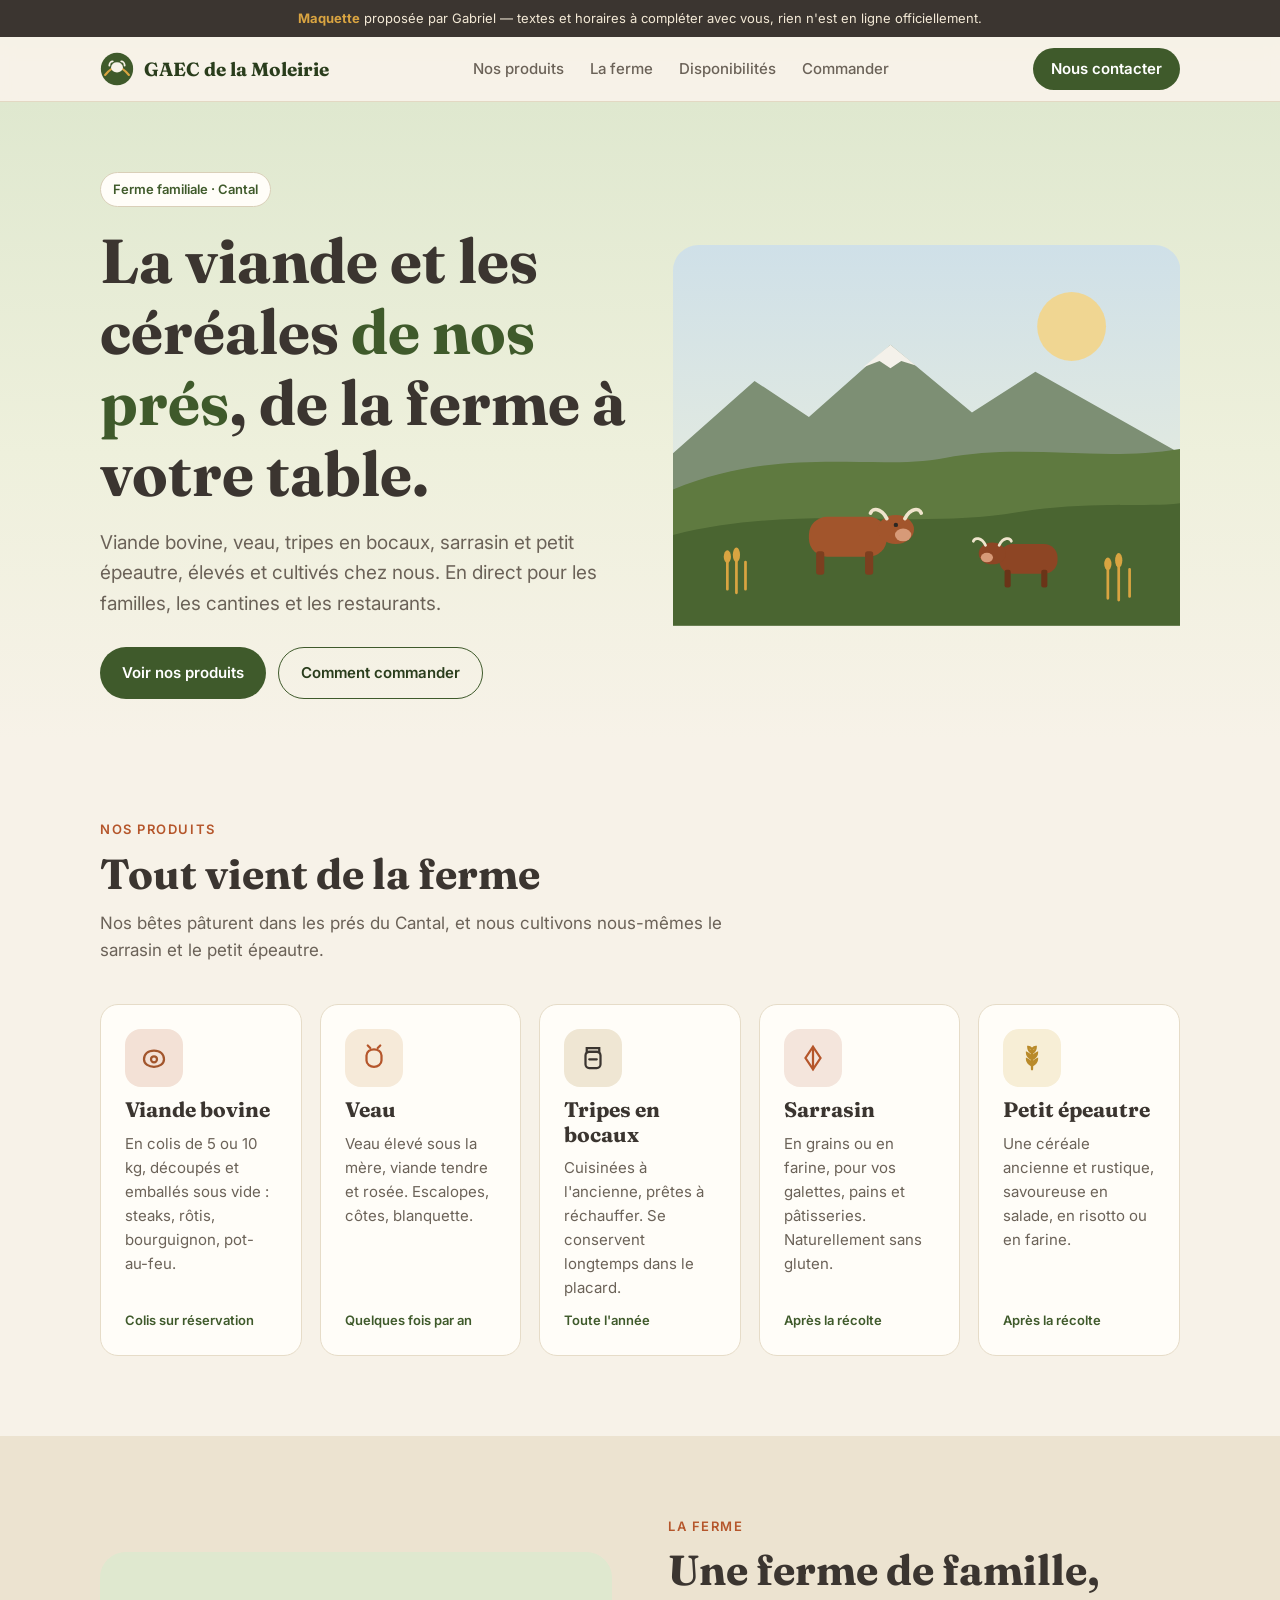
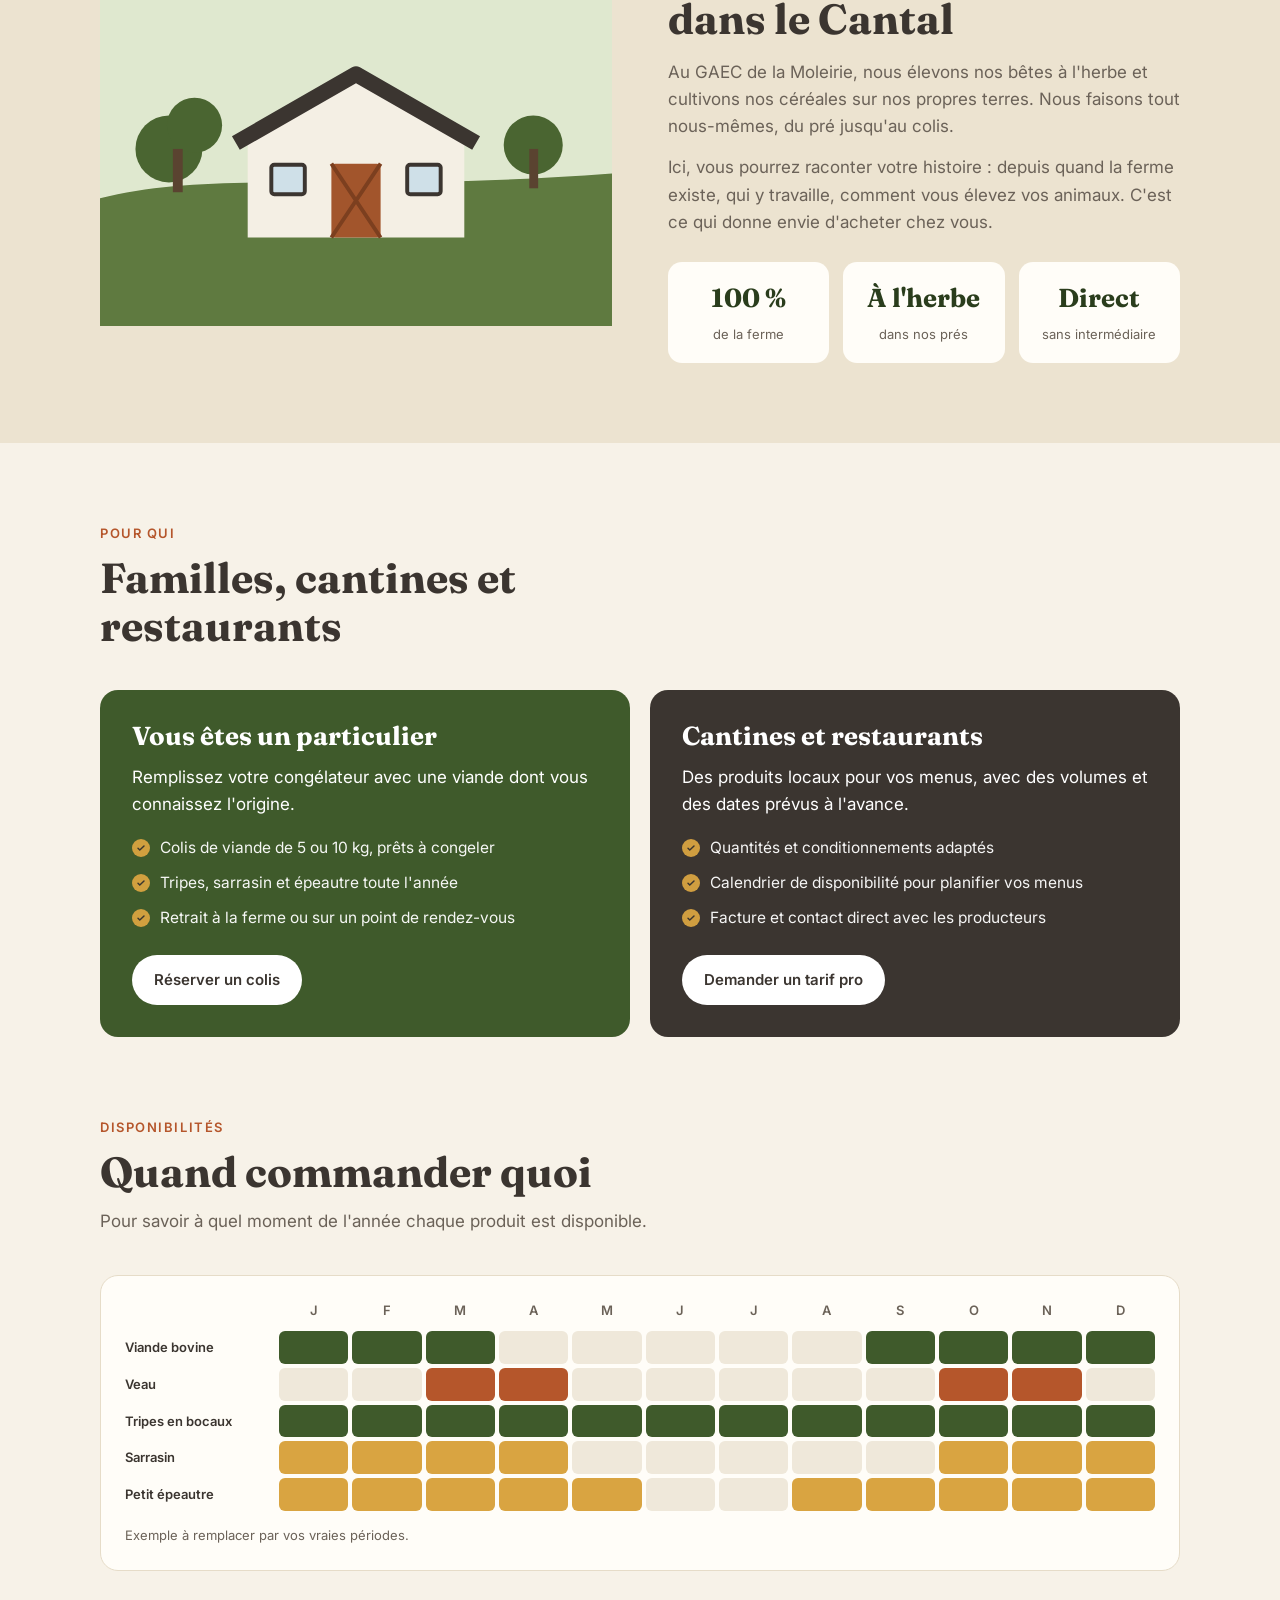
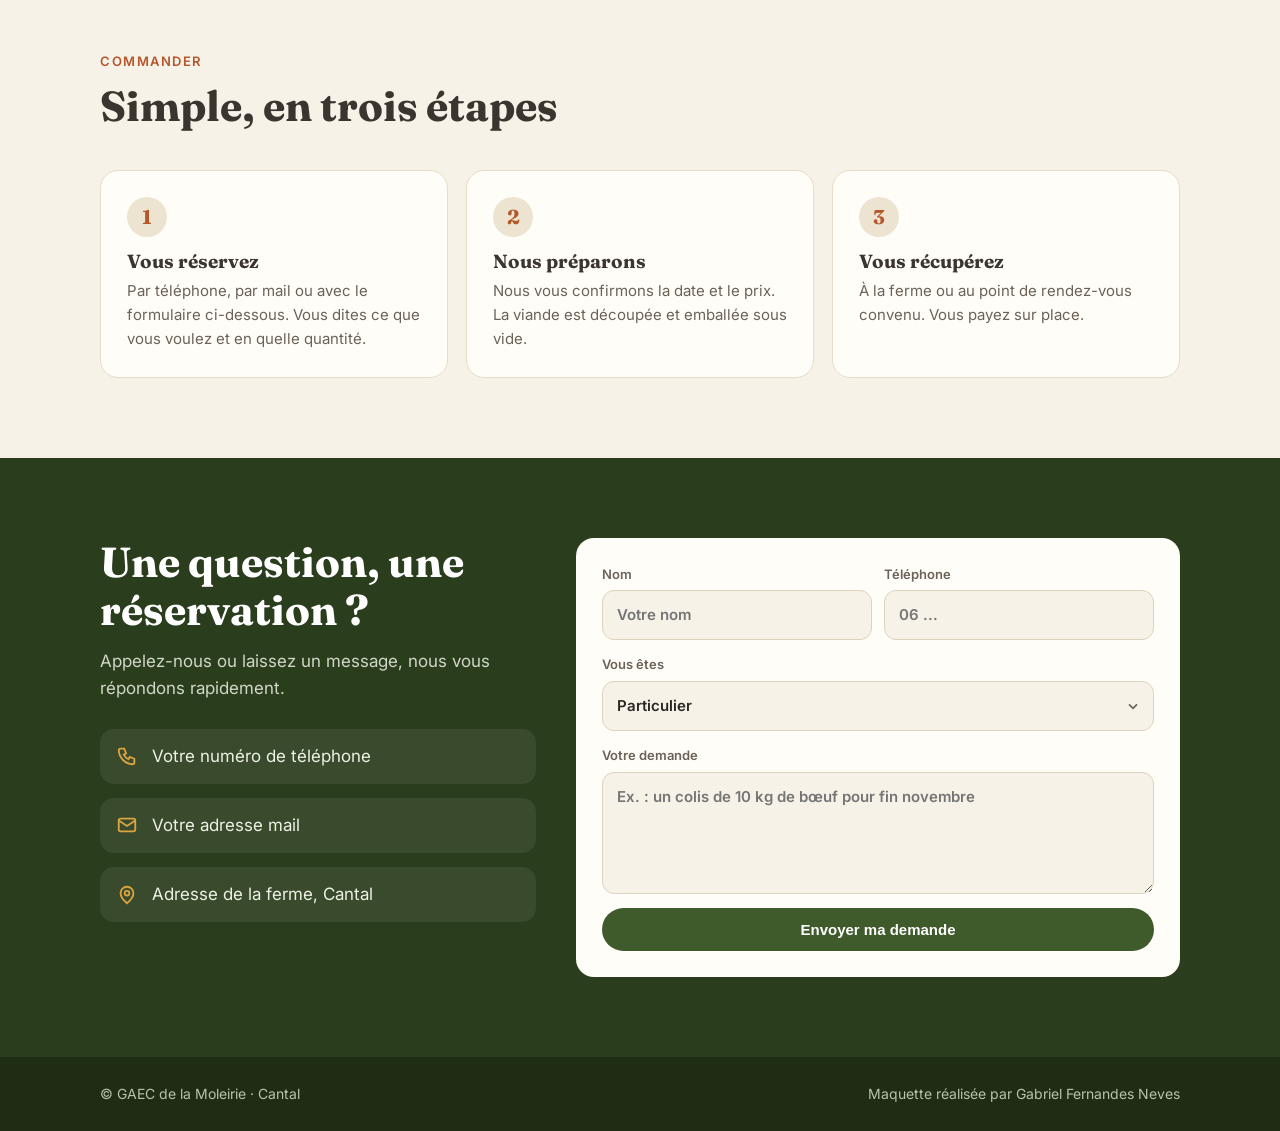
==== gaec-moleirie/index.html @ 96559339 "Maquette GAEC de la Moleirie Co-Authored-By: Claude Opus 5.5 <noreply@anthropic.com> Claude-Session:" ====
<!DOCTYPE html>
<html lang="fr">
<head>
<meta charset="UTF-8">
<meta name="viewport" content="width=device-width, initial-scale=1.0">
<title>GAEC de la Moleirie — Viande et céréales du Cantal</title>
<meta name="description" content="GAEC de la Moleirie, ferme du Cantal : viande bovine, veau, tripes en bocaux, sarrasin et petit épeautre. Vente aux particuliers, cantines et restaurants.">
<meta name="robots" content="noindex">
<link rel="preconnect" href="https://fonts.googleapis.com">
<link rel="preconnect" href="https://fonts.gstatic.com" crossorigin>
<link href="https://fonts.googleapis.com/css2?family=Fraunces:opsz,wght@9..144,500;9..144,700&family=Inter:wght@400;500;600&display=swap" rel="stylesheet">
<style>
  :root{
    --herbe:#3f5a2b; --herbe-fonce:#2a3d1c; --pierre:#3b3530; --creme:#f7f2e8; --sable:#ece3d0;
    --sarrasin:#b5562b; --or:#d9a441; --texte:#2b2723; --doux:#6b6258; --blanc:#fffdf8;
    --rayon:18px;
  }
  *{box-sizing:border-box;margin:0;padding:0}
  html{scroll-behavior:smooth}
  body{font-family:Inter,system-ui,sans-serif;color:var(--texte);background:var(--creme);line-height:1.6;font-size:17px}
  h1,h2,h3{font-family:Fraunces,Georgia,serif;line-height:1.15;color:var(--pierre)}
  a{color:inherit}
  .wrap{max-width:1120px;margin:0 auto;padding:0 20px}

  .bandeau{background:var(--pierre);color:#f3e9d6;font-size:13px;text-align:center;padding:8px 16px}
  .bandeau b{color:var(--or)}

  header.nav{position:sticky;top:0;z-index:20;background:rgba(247,242,232,.92);backdrop-filter:blur(10px);border-bottom:1px solid #e3d8c3}
  .nav .wrap{display:flex;align-items:center;justify-content:space-between;height:64px}
  .logo{display:flex;align-items:center;gap:10px;font-family:Fraunces,serif;font-weight:700;font-size:19px;text-decoration:none;color:var(--herbe-fonce)}
  .logo svg{width:34px;height:34px}
  .nav ul{display:flex;gap:26px;list-style:none;font-size:15px;font-weight:500}
  .nav ul a{text-decoration:none;color:var(--doux)}
  .nav ul a:hover{color:var(--herbe)}
  .btn{display:inline-flex;align-items:center;gap:8px;background:var(--herbe);color:#fff;text-decoration:none;font-weight:600;padding:13px 22px;border-radius:999px;font-size:15px;transition:background .2s,transform .2s}
  .btn:hover{background:var(--herbe-fonce);transform:translateY(-1px)}
  .btn.clair{background:transparent;color:var(--herbe-fonce);border:1.5px solid var(--herbe)}
  .btn.clair:hover{background:var(--herbe);color:#fff}
  .nav .btn{padding:9px 18px}

  .hero{position:relative;overflow:hidden;background:linear-gradient(180deg,#dfe8cf 0%,#eef0dc 55%,var(--creme) 100%)}
  .hero .wrap{display:grid;grid-template-columns:1.05fr 1fr;gap:40px;align-items:center;padding-top:70px;padding-bottom:40px}
  .tag{display:inline-block;background:var(--blanc);border:1px solid #d9cfb8;color:var(--herbe);font-weight:600;font-size:13px;padding:6px 12px;border-radius:999px;margin-bottom:18px}
  .hero h1{font-size:clamp(38px,5.4vw,62px);margin-bottom:18px}
  .hero h1 em{font-style:normal;color:var(--herbe)}
  .hero p.lead{font-size:19px;color:var(--doux);max-width:520px;margin-bottom:28px}
  .hero .actions{display:flex;gap:12px;flex-wrap:wrap}
  .hero-art{width:100%;height:auto;display:block}

  section{padding:80px 0}
  .titre-sec{max-width:640px;margin-bottom:40px}
  .titre-sec .sur{font-size:13px;font-weight:600;letter-spacing:.12em;text-transform:uppercase;color:var(--sarrasin);margin-bottom:10px}
  .titre-sec h2{font-size:clamp(30px,3.6vw,42px);margin-bottom:12px}
  .titre-sec p{color:var(--doux)}

  .produits{display:grid;grid-template-columns:repeat(auto-fit,minmax(200px,1fr));gap:18px}
  .carte{background:var(--blanc);border:1px solid #e6dcc8;border-radius:var(--rayon);padding:24px;display:flex;flex-direction:column;gap:10px;transition:transform .2s,box-shadow .2s}
  .carte:hover{transform:translateY(-3px);box-shadow:0 14px 30px -18px rgba(59,53,48,.45)}
  .carte .ico{width:58px;height:58px;border-radius:16px;display:grid;place-items:center}
  .carte h3{font-size:21px}
  .carte p{font-size:15px;color:var(--doux)}
  .carte .meta{margin-top:auto;font-size:13px;font-weight:600;color:var(--herbe)}

  .ferme{background:var(--sable)}
  .ferme .wrap{display:grid;grid-template-columns:1fr 1fr;gap:56px;align-items:center}
  .ferme p{color:var(--doux);margin-bottom:14px}
  .chiffres{display:grid;grid-template-columns:repeat(3,1fr);gap:14px;margin-top:26px}
  .chiffres div{background:var(--blanc);border-radius:14px;padding:16px;text-align:center}
  .chiffres b{display:block;font-family:Fraunces,serif;font-size:26px;color:var(--herbe-fonce)}
  .chiffres span{font-size:13px;color:var(--doux)}

  .clients{display:grid;grid-template-columns:1fr 1fr;gap:20px}
  .client{border-radius:var(--rayon);padding:32px;color:#fff;position:relative;overflow:hidden}
  .client.part{background:var(--herbe)}
  .client.pro{background:var(--pierre)}
  .client h3{color:#fff;font-size:26px;margin-bottom:12px}
  .client ul{list-style:none;display:grid;gap:10px;margin:18px 0 24px}
  .client li{display:flex;gap:10px;align-items:flex-start;font-size:15.5px;opacity:.95}
  .client li::before{content:"";flex:none;width:18px;height:18px;margin-top:3px;border-radius:50%;background:var(--or) url("data:image/svg+xml,%3Csvg xmlns='http://www.w3.org/2000/svg' viewBox='0 0 20 20'%3E%3Cpath d='M5 10.5l3 3 7-7' stroke='%233b3530' stroke-width='2.4' fill='none' stroke-linecap='round'/%3E%3C/svg%3E") center/12px no-repeat}
  .client .btn{background:#fff;color:var(--pierre)}
  .client .btn:hover{background:var(--or)}

  .calendrier{background:var(--blanc);border:1px solid #e6dcc8;border-radius:var(--rayon);padding:24px;overflow-x:auto}
  .cal{display:grid;grid-template-columns:150px repeat(12,minmax(38px,1fr));gap:4px;min-width:640px;font-size:13px}
  .cal .m{text-align:center;font-weight:600;color:var(--doux);padding-bottom:6px}
  .cal .p{font-weight:600;padding:6px 0;color:var(--pierre)}
  .cal .c{border-radius:6px;background:#efe8da}
  .cal .c.on{background:var(--herbe)}
  .cal .c.on.s{background:var(--sarrasin)}
  .cal .c.on.o{background:var(--or)}
  .note{font-size:13px;color:var(--doux);margin-top:14px}

  .etapes{display:grid;grid-template-columns:repeat(3,1fr);gap:18px;counter-reset:e}
  .etape{background:var(--blanc);border-radius:var(--rayon);padding:26px;border:1px solid #e6dcc8;position:relative}
  .etape::before{counter-increment:e;content:counter(e);display:grid;place-items:center;width:40px;height:40px;border-radius:50%;background:var(--sable);color:var(--sarrasin);font-family:Fraunces,serif;font-weight:700;font-size:20px;margin-bottom:14px}
  .etape h3{font-size:19px;margin-bottom:6px}
  .etape p{font-size:15px;color:var(--doux)}

  .contact{background:var(--herbe-fonce);color:#eef2e4}
  .contact .wrap{display:grid;grid-template-columns:1fr 1fr;gap:40px;align-items:start}
  .contact h2{color:#fff;font-size:clamp(30px,3.6vw,42px);margin-bottom:14px}
  .contact p{opacity:.85}
  .infos{display:grid;gap:14px;margin-top:26px}
  .info{display:flex;gap:14px;align-items:center;background:rgba(255,255,255,.07);border-radius:14px;padding:14px 16px}
  .info svg{flex:none;width:22px;height:22px;stroke:var(--or)}
  form{background:var(--blanc);color:var(--texte);border-radius:var(--rayon);padding:26px;display:grid;gap:14px}
  label{font-size:13px;font-weight:600;color:var(--doux);display:grid;gap:6px}
  input,select,textarea{font:inherit;font-size:15px;padding:12px 14px;border:1.5px solid #ddd2bd;border-radius:12px;background:var(--creme);color:var(--texte);appearance:none}
  select{background-image:url("data:image/svg+xml,%3Csvg xmlns='http://www.w3.org/2000/svg' viewBox='0 0 20 20'%3E%3Cpath d='M5 8l5 5 5-5' stroke='%236b6258' stroke-width='2' fill='none'/%3E%3C/svg%3E");background-repeat:no-repeat;background-position:right 12px center;background-size:16px}
  input:focus,select:focus,textarea:focus{outline:none;border-color:var(--herbe)}
  .row2{display:grid;grid-template-columns:1fr 1fr;gap:12px}
  form .btn{justify-content:center;border:none;cursor:pointer}

  footer{background:#1f2d15;color:#b9c3a8;font-size:14px;padding:26px 0}
  footer .wrap{display:flex;justify-content:space-between;gap:16px;flex-wrap:wrap}

  @media (max-width:860px){
    .nav ul{display:none}
    .hero .wrap,.ferme .wrap,.contact .wrap,.clients{grid-template-columns:1fr}
    .hero .wrap{padding-top:40px;gap:20px}
    .etapes{grid-template-columns:1fr}
    section{padding:60px 0}
  }
  @media (max-width:420px){
    body{font-size:16px}
    .wrap{padding:0 16px}
    .hero p.lead{font-size:17px}
    .hero .actions .btn{flex:1;justify-content:center}
    .chiffres{grid-template-columns:1fr 1fr 1fr;gap:8px}
    .chiffres b{font-size:21px}
    .row2{grid-template-columns:1fr}
    .client{padding:24px}
  }
</style>
</head>
<body>

<div class="bandeau"><b>Maquette</b> proposée par Gabriel — textes et horaires à compléter avec vous, rien n'est en ligne officiellement.</div>

<header class="nav">
  <div class="wrap">
    <a class="logo" href="#">
      <svg viewBox="0 0 40 40" aria-hidden="true"><circle cx="20" cy="20" r="19" fill="#3f5a2b"/><path d="M6 27c5-6 9-9 14-9s9 3 14 9" stroke="#d9a441" stroke-width="2.5" fill="none" stroke-linecap="round"/><path d="M11 16c0-3 2-5 4-5M29 16c0-3-2-5-4-5" stroke="#f7f2e8" stroke-width="2.2" fill="none" stroke-linecap="round"/><ellipse cx="20" cy="18" rx="7" ry="6" fill="#f7f2e8"/></svg>
      GAEC de la Moleirie
    </a>
    <ul>
      <li><a href="#produits">Nos produits</a></li>
      <li><a href="#ferme">La ferme</a></li>
      <li><a href="#saisons">Disponibilités</a></li>
      <li><a href="#commander">Commander</a></li>
    </ul>
    <a class="btn" href="#contact">Nous contacter</a>
  </div>
</header>

<section class="hero" style="padding:0">
  <div class="wrap">
    <div>
      <span class="tag">Ferme familiale · Cantal</span>
      <h1>La viande et les céréales <em>de nos prés</em>, de la ferme à votre table.</h1>
      <p class="lead">Viande bovine, veau, tripes en bocaux, sarrasin et petit épeautre, élevés et cultivés chez nous. En direct pour les familles, les cantines et les restaurants.</p>
      <div class="actions">
        <a class="btn" href="#produits">Voir nos produits</a>
        <a class="btn clair" href="#commander">Comment commander</a>
      </div>
    </div>
    <svg class="hero-art" viewBox="0 0 560 420" role="img" aria-label="Paysage du Cantal avec des vaches dans les prés">
      <defs>
        <linearGradient id="ciel" x1="0" y1="0" x2="0" y2="1"><stop offset="0" stop-color="#cfe0e8"/><stop offset="1" stop-color="#eef0dc"/></linearGradient>
      </defs>
      <rect width="560" height="420" rx="28" fill="url(#ciel)"/>
      <circle cx="440" cy="90" r="38" fill="#f3d58a" opacity=".9"/>
      <path d="M0 230 L90 150 L150 190 L240 110 L330 185 L400 140 L560 230 V420 H0Z" fill="#7d8f74"/>
      <path d="M210 135 L240 110 L268 133 L252 128 L240 136 L228 128Z" fill="#f4f1ea"/>
      <path d="M0 270 C120 220 220 250 300 235 C390 218 470 240 560 225 V420 H0Z" fill="#5f7a40"/>
      <path d="M0 320 C140 285 260 315 380 295 C460 282 520 290 560 285 V420 H0Z" fill="#4a6531"/>
      <g transform="translate(150 300)">
        <rect x="0" y="0" width="86" height="44" rx="20" fill="#a2552c"/>
        <rect x="8" y="38" width="9" height="26" rx="3" fill="#7c3f1f"/><rect x="62" y="38" width="9" height="26" rx="3" fill="#7c3f1f"/>
        <ellipse cx="96" cy="14" rx="20" ry="16" fill="#a2552c"/>
        <path d="M86 2 C80 -10 70 -10 68 -4 M106 2 C112 -10 122 -10 124 -4" stroke="#efe4cc" stroke-width="4" fill="none" stroke-linecap="round"/>
        <ellipse cx="104" cy="20" rx="9" ry="7" fill="#d79a78"/>
        <circle cx="96" cy="9" r="2.4" fill="#2b2723"/>
      </g>
      <g transform="translate(360 330) scale(.75)">
        <rect x="0" y="0" width="86" height="44" rx="20" fill="#8d4524"/>
        <rect x="8" y="38" width="9" height="26" rx="3" fill="#6a3418"/><rect x="62" y="38" width="9" height="26" rx="3" fill="#6a3418"/>
        <ellipse cx="-10" cy="14" rx="20" ry="16" fill="#8d4524"/>
        <path d="M-20 2 C-26 -10 -36 -10 -38 -4 M0 2 C6 -10 16 -10 18 -4" stroke="#efe4cc" stroke-width="4" fill="none" stroke-linecap="round"/>
        <ellipse cx="-18" cy="20" rx="9" ry="7" fill="#d79a78"/>
      </g>
      <g stroke="#d9a441" stroke-width="3" stroke-linecap="round">
        <path d="M60 380 v-34 M70 384 v-40 M80 380 v-30 M480 390 v-36 M492 392 v-42 M504 388 v-30"/>
      </g>
      <g fill="#d9a441"><ellipse cx="70" cy="342" rx="4" ry="8"/><ellipse cx="60" cy="344" rx="4" ry="7"/><ellipse cx="492" cy="348" rx="4" ry="8"/><ellipse cx="480" cy="352" rx="4" ry="7"/></g>
    </svg>
  </div>
</section>

<section id="produits">
  <div class="wrap">
    <div class="titre-sec">
      <div class="sur">Nos produits</div>
      <h2>Tout vient de la ferme</h2>
      <p>Nos bêtes pâturent dans les prés du Cantal, et nous cultivons nous-mêmes le sarrasin et le petit épeautre.</p>
    </div>
    <div class="produits">
      <article class="carte">
        <div class="ico" style="background:#f3e1d6"><svg width="30" height="30" viewBox="0 0 24 24" fill="none" stroke="#a2552c" stroke-width="1.8" stroke-linecap="round"><path d="M4 13c0-4 3-7 8-7s8 3 8 7-4 6-8 6-8-2-8-6z"/><circle cx="12" cy="13" r="2.4"/></svg></div>
        <h3>Viande bovine</h3>
        <p>En colis de 5 ou 10 kg, découpés et emballés sous vide : steaks, rôtis, bourguignon, pot-au-feu.</p>
        <span class="meta">Colis sur réservation</span>
      </article>
      <article class="carte">
        <div class="ico" style="background:#f6ead9"><svg width="30" height="30" viewBox="0 0 24 24" fill="none" stroke="#b5562b" stroke-width="1.8" stroke-linecap="round"><path d="M6 10c0-3 3-5 6-5s6 2 6 5v4c0 3-3 5-6 5s-6-2-6-5z"/><path d="M9 4 7 2M15 4l2-2"/></svg></div>
        <h3>Veau</h3>
        <p>Veau élevé sous la mère, viande tendre et rosée. Escalopes, côtes, blanquette.</p>
        <span class="meta">Quelques fois par an</span>
      </article>
      <article class="carte">
        <div class="ico" style="background:#efe6d3"><svg width="30" height="30" viewBox="0 0 24 24" fill="none" stroke="#3b3530" stroke-width="1.8" stroke-linecap="round"><rect x="6" y="7" width="12" height="13" rx="3"/><path d="M7 4h10v3H7z"/><path d="M9 13h6"/></svg></div>
        <h3>Tripes en bocaux</h3>
        <p>Cuisinées à l'ancienne, prêtes à réchauffer. Se conservent longtemps dans le placard.</p>
        <span class="meta">Toute l'année</span>
      </article>
      <article class="carte">
        <div class="ico" style="background:#f4e5dc"><svg width="30" height="30" viewBox="0 0 24 24" fill="none" stroke="#b5562b" stroke-width="1.8" stroke-linecap="round"><path d="M12 3l6 9-6 9-6-9z"/><path d="M12 3v18"/></svg></div>
        <h3>Sarrasin</h3>
        <p>En grains ou en farine, pour vos galettes, pains et pâtisseries. Naturellement sans gluten.</p>
        <span class="meta">Après la récolte</span>
      </article>
      <article class="carte">
        <div class="ico" style="background:#f7eed6"><svg width="30" height="30" viewBox="0 0 24 24" fill="none" stroke="#b98a2a" stroke-width="1.8" stroke-linecap="round"><path d="M12 21V8"/><path d="M12 8c-2-1-3-3-3-5 2 0 3 2 3 5zM12 8c2-1 3-3 3-5-2 0-3 2-3 5zM12 13c-2-1-4-2-4-5 2 1 4 2 4 5zM12 13c2-1 4-2 4-5-2 1-4 2-4 5zM12 18c-2-1-4-2-4-5 2 1 4 2 4 5zM12 18c2-1 4-2 4-5-2 1-4 2-4 5z"/></svg></div>
        <h3>Petit épeautre</h3>
        <p>Une céréale ancienne et rustique, savoureuse en salade, en risotto ou en farine.</p>
        <span class="meta">Après la récolte</span>
      </article>
    </div>
  </div>
</section>

<section class="ferme" id="ferme">
  <div class="wrap">
    <svg viewBox="0 0 520 380" role="img" aria-label="Illustration de la ferme" style="width:100%;height:auto">
      <rect width="520" height="380" rx="26" fill="#dfe8cf"/>
      <path d="M0 250 C120 220 260 245 520 225 V380 H0Z" fill="#5f7a40"/>
      <g transform="translate(150 120)">
        <path d="M0 70 L110 10 L220 70 V170 H0Z" fill="#f4efe4"/>
        <path d="M-12 74 L110 4 L232 74" stroke="#3b3530" stroke-width="16" fill="none" stroke-linejoin="round"/>
        <rect x="85" y="95" width="50" height="75" rx="4" fill="#a2552c"/>
        <path d="M85 95 L135 170 M135 95 L85 170" stroke="#7c3f1f" stroke-width="4"/>
        <rect x="24" y="96" width="34" height="30" rx="3" fill="#cfe0e8" stroke="#3b3530" stroke-width="4"/>
        <rect x="162" y="96" width="34" height="30" rx="3" fill="#cfe0e8" stroke="#3b3530" stroke-width="4"/>
      </g>
      <g fill="#4a6531"><circle cx="70" cy="200" r="34"/><circle cx="96" cy="176" r="28"/><rect x="74" y="200" width="10" height="44" fill="#5a4330"/></g>
      <g fill="#4a6531"><circle cx="440" cy="196" r="30"/><rect x="436" y="200" width="9" height="40" fill="#5a4330"/></g>
    </svg>
    <div>
      <div class="titre-sec" style="margin-bottom:16px">
        <div class="sur">La ferme</div>
        <h2>Une ferme de famille, dans le Cantal</h2>
      </div>
      <p>Au GAEC de la Moleirie, nous élevons nos bêtes à l'herbe et cultivons nos céréales sur nos propres terres. Nous faisons tout nous-mêmes, du pré jusqu'au colis.</p>
      <p>Ici, vous pourrez raconter votre histoire : depuis quand la ferme existe, qui y travaille, comment vous élevez vos animaux. C'est ce qui donne envie d'acheter chez vous.</p>
      <div class="chiffres">
        <div><b>100 %</b><span>de la ferme</span></div>
        <div><b>À l'herbe</b><span>dans nos prés</span></div>
        <div><b>Direct</b><span>sans intermédiaire</span></div>
      </div>
    </div>
  </div>
</section>

<section>
  <div class="wrap">
    <div class="titre-sec">
      <div class="sur">Pour qui</div>
      <h2>Familles, cantines et restaurants</h2>
    </div>
    <div class="clients">
      <div class="client part">
        <h3>Vous êtes un particulier</h3>
        <p>Remplissez votre congélateur avec une viande dont vous connaissez l'origine.</p>
        <ul>
          <li>Colis de viande de 5 ou 10 kg, prêts à congeler</li>
          <li>Tripes, sarrasin et épeautre toute l'année</li>
          <li>Retrait à la ferme ou sur un point de rendez-vous</li>
        </ul>
        <a class="btn" href="#contact">Réserver un colis</a>
      </div>
      <div class="client pro">
        <h3>Cantines et restaurants</h3>
        <p>Des produits locaux pour vos menus, avec des volumes et des dates prévus à l'avance.</p>
        <ul>
          <li>Quantités et conditionnements adaptés</li>
          <li>Calendrier de disponibilité pour planifier vos menus</li>
          <li>Facture et contact direct avec les producteurs</li>
        </ul>
        <a class="btn" href="#contact">Demander un tarif pro</a>
      </div>
    </div>
  </div>
</section>

<section id="saisons" style="padding-top:0">
  <div class="wrap">
    <div class="titre-sec">
      <div class="sur">Disponibilités</div>
      <h2>Quand commander quoi</h2>
      <p>Pour savoir à quel moment de l'année chaque produit est disponible.</p>
    </div>
    <div class="calendrier">
      <div class="cal" id="cal"></div>
      <p class="note">Exemple à remplacer par vos vraies périodes.</p>
    </div>
  </div>
</section>

<section id="commander" style="padding-top:0">
  <div class="wrap">
    <div class="titre-sec">
      <div class="sur">Commander</div>
      <h2>Simple, en trois étapes</h2>
    </div>
    <div class="etapes">
      <div class="etape"><h3>Vous réservez</h3><p>Par téléphone, par mail ou avec le formulaire ci-dessous. Vous dites ce que vous voulez et en quelle quantité.</p></div>
      <div class="etape"><h3>Nous préparons</h3><p>Nous vous confirmons la date et le prix. La viande est découpée et emballée sous vide.</p></div>
      <div class="etape"><h3>Vous récupérez</h3><p>À la ferme ou au point de rendez-vous convenu. Vous payez sur place.</p></div>
    </div>
  </div>
</section>

<section class="contact" id="contact">
  <div class="wrap">
    <div>
      <h2>Une question, une réservation ?</h2>
      <p>Appelez-nous ou laissez un message, nous vous répondons rapidement.</p>
      <div class="infos">
        <div class="info"><svg viewBox="0 0 24 24" fill="none" stroke-width="2" stroke-linecap="round"><path d="M5 4h4l2 5-2.5 1.5a11 11 0 0 0 5 5L15 13l5 2v4a2 2 0 0 1-2 2A16 16 0 0 1 3 6a2 2 0 0 1 2-2"/></svg><span>Votre numéro de téléphone</span></div>
        <div class="info"><svg viewBox="0 0 24 24" fill="none" stroke-width="2" stroke-linecap="round"><rect x="3" y="5" width="18" height="14" rx="2"/><path d="m3 7 9 6 9-6"/></svg><span>Votre adresse mail</span></div>
        <div class="info"><svg viewBox="0 0 24 24" fill="none" stroke-width="2" stroke-linecap="round"><path d="M12 21s-7-6-7-11a7 7 0 0 1 14 0c0 5-7 11-7 11z"/><circle cx="12" cy="10" r="2.5"/></svg><span>Adresse de la ferme, Cantal</span></div>
      </div>
    </div>
    <form onsubmit="event.preventDefault();this.querySelector('button').textContent='Merci ! (maquette : rien n\'est envoyé)';">
      <div class="row2">
        <label>Nom<input type="text" placeholder="Votre nom"></label>
        <label>Téléphone<input type="tel" placeholder="06 ..."></label>
      </div>
      <label>Vous êtes
        <select><option>Particulier</option><option>Cantine</option><option>Restaurant</option><option>Autre</option></select>
      </label>
      <label>Votre demande<textarea rows="4" placeholder="Ex. : un colis de 10 kg de bœuf pour fin novembre"></textarea></label>
      <button class="btn" type="submit">Envoyer ma demande</button>
    </form>
  </div>
</section>

<footer>
  <div class="wrap">
    <span>© GAEC de la Moleirie · Cantal</span>
    <span>Maquette réalisée par Gabriel Fernandes Neves</span>
  </div>
</footer>

<script>
  const mois=["J","F","M","A","M","J","J","A","S","O","N","D"];
  const lignes=[
    ["Viande bovine",[1,1,1,0,0,0,0,0,1,1,1,1],""],
    ["Veau",[0,0,1,1,0,0,0,0,0,1,1,0],"s"],
    ["Tripes en bocaux",[1,1,1,1,1,1,1,1,1,1,1,1],""],
    ["Sarrasin",[1,1,1,1,0,0,0,0,0,1,1,1],"o"],
    ["Petit épeautre",[1,1,1,1,1,0,0,1,1,1,1,1],"o"]
  ];
  const cal=document.getElementById("cal");
  let h='<div></div>'+mois.map(m=>`<div class="m">${m}</div>`).join("");
  for(const [nom,dispo,cls] of lignes){
    h+=`<div class="p">${nom}</div>`+dispo.map(d=>`<div class="c ${d?"on "+cls:""}"></div>`).join("");
  }
  cal.innerHTML=h;
</script>
</body>
</html>
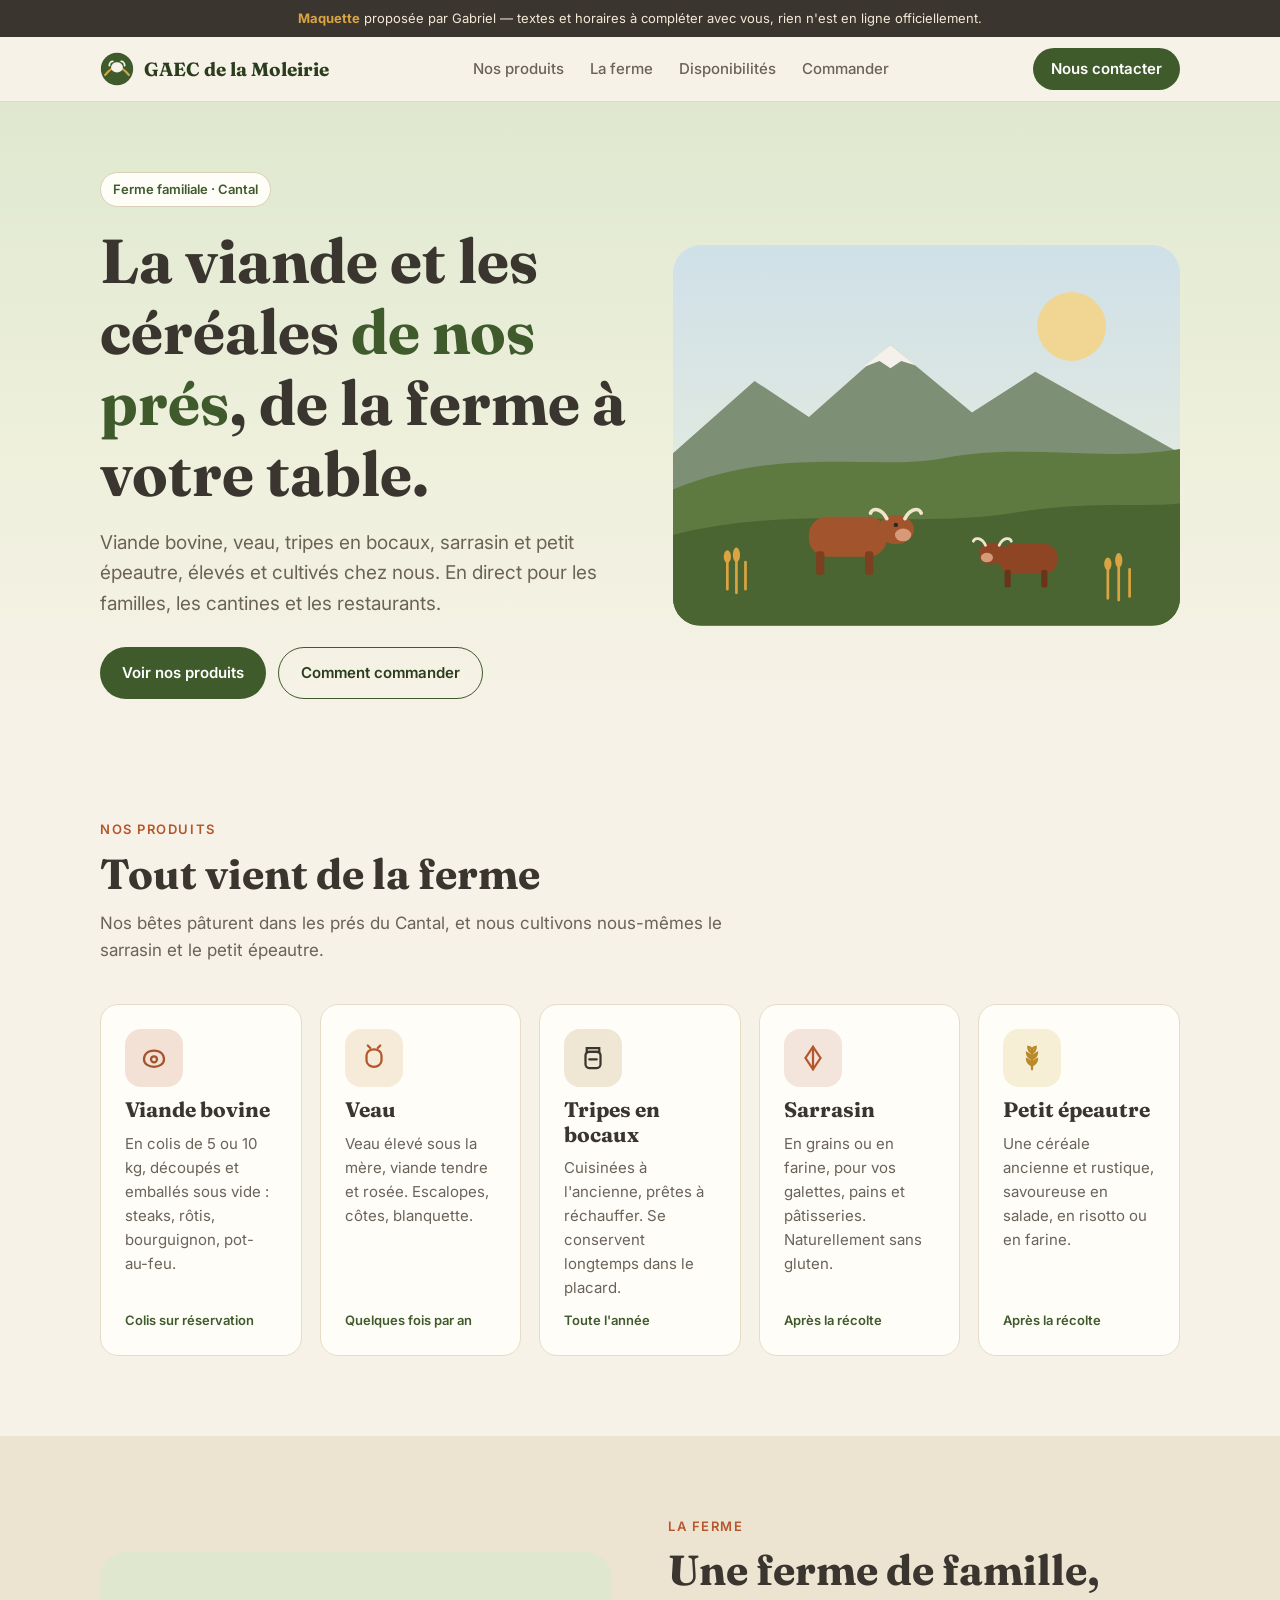
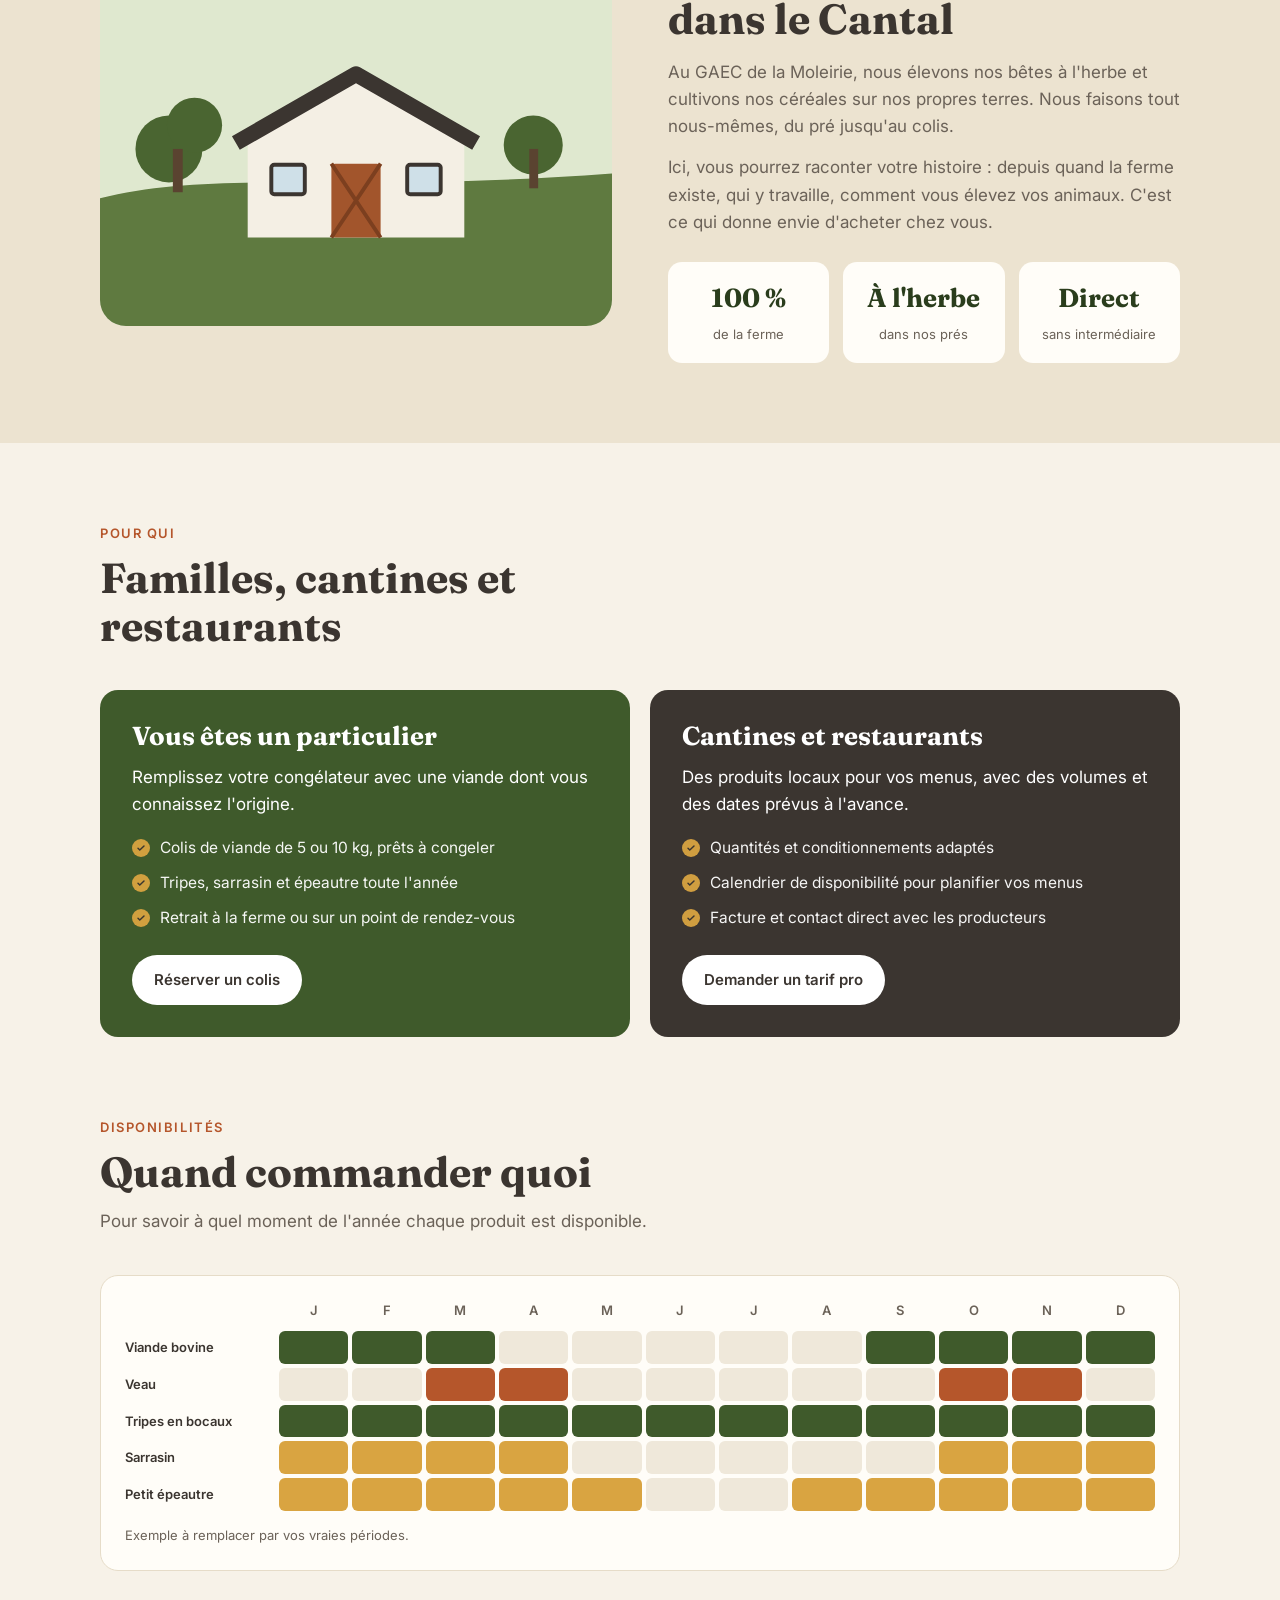
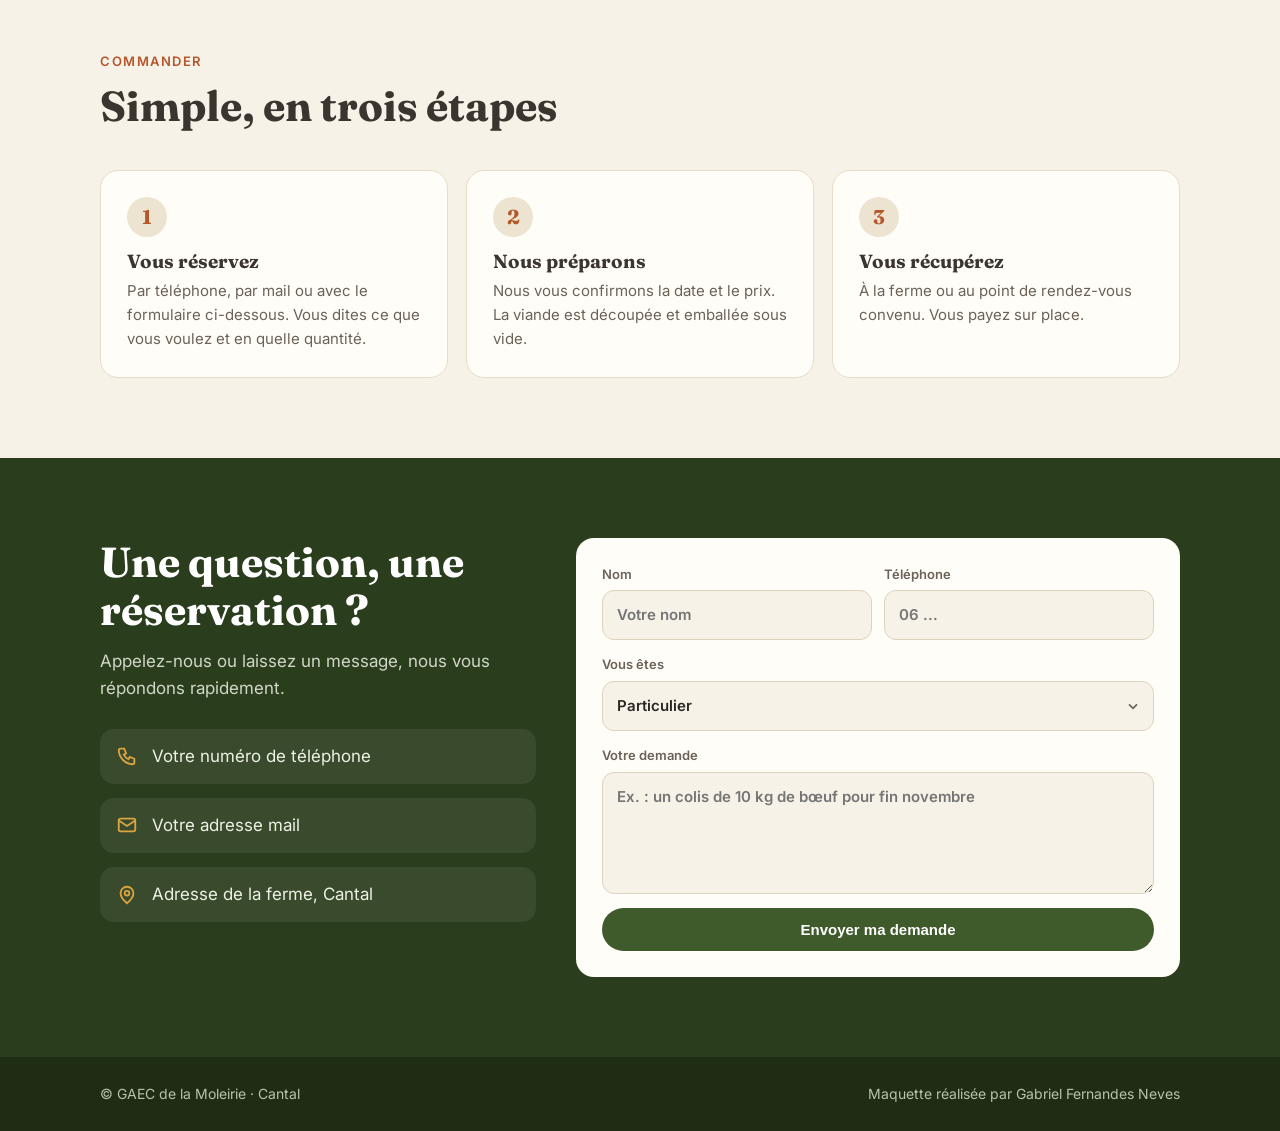
==== commit dc12ef39: "Maquette Moleirie : coins arrondis des illustrations Co-Authored-By: Claude Opus 5.5 <noreply@anthro" ====
--- a/gaec-moleirie/index.html
+++ b/gaec-moleirie/index.html
@@ -45,7 +45,9 @@
   .hero h1 em{font-style:normal;color:var(--herbe)}
   .hero p.lead{font-size:19px;color:var(--doux);max-width:520px;margin-bottom:28px}
   .hero .actions{display:flex;gap:12px;flex-wrap:wrap}
-  .hero-art{width:100%;height:auto;display:block}
+  .hero-art{width:100%;height:auto;display:block;border-radius:28px;overflow:hidden}
+  .ferme svg{border-radius:26px;overflow:hidden}
+  @media (max-width:420px){.nav .btn{padding:8px 14px;font-size:14px;white-space:nowrap}.logo{font-size:17px}}
 
   section{padding:80px 0}
   .titre-sec{max-width:640px;margin-bottom:40px}
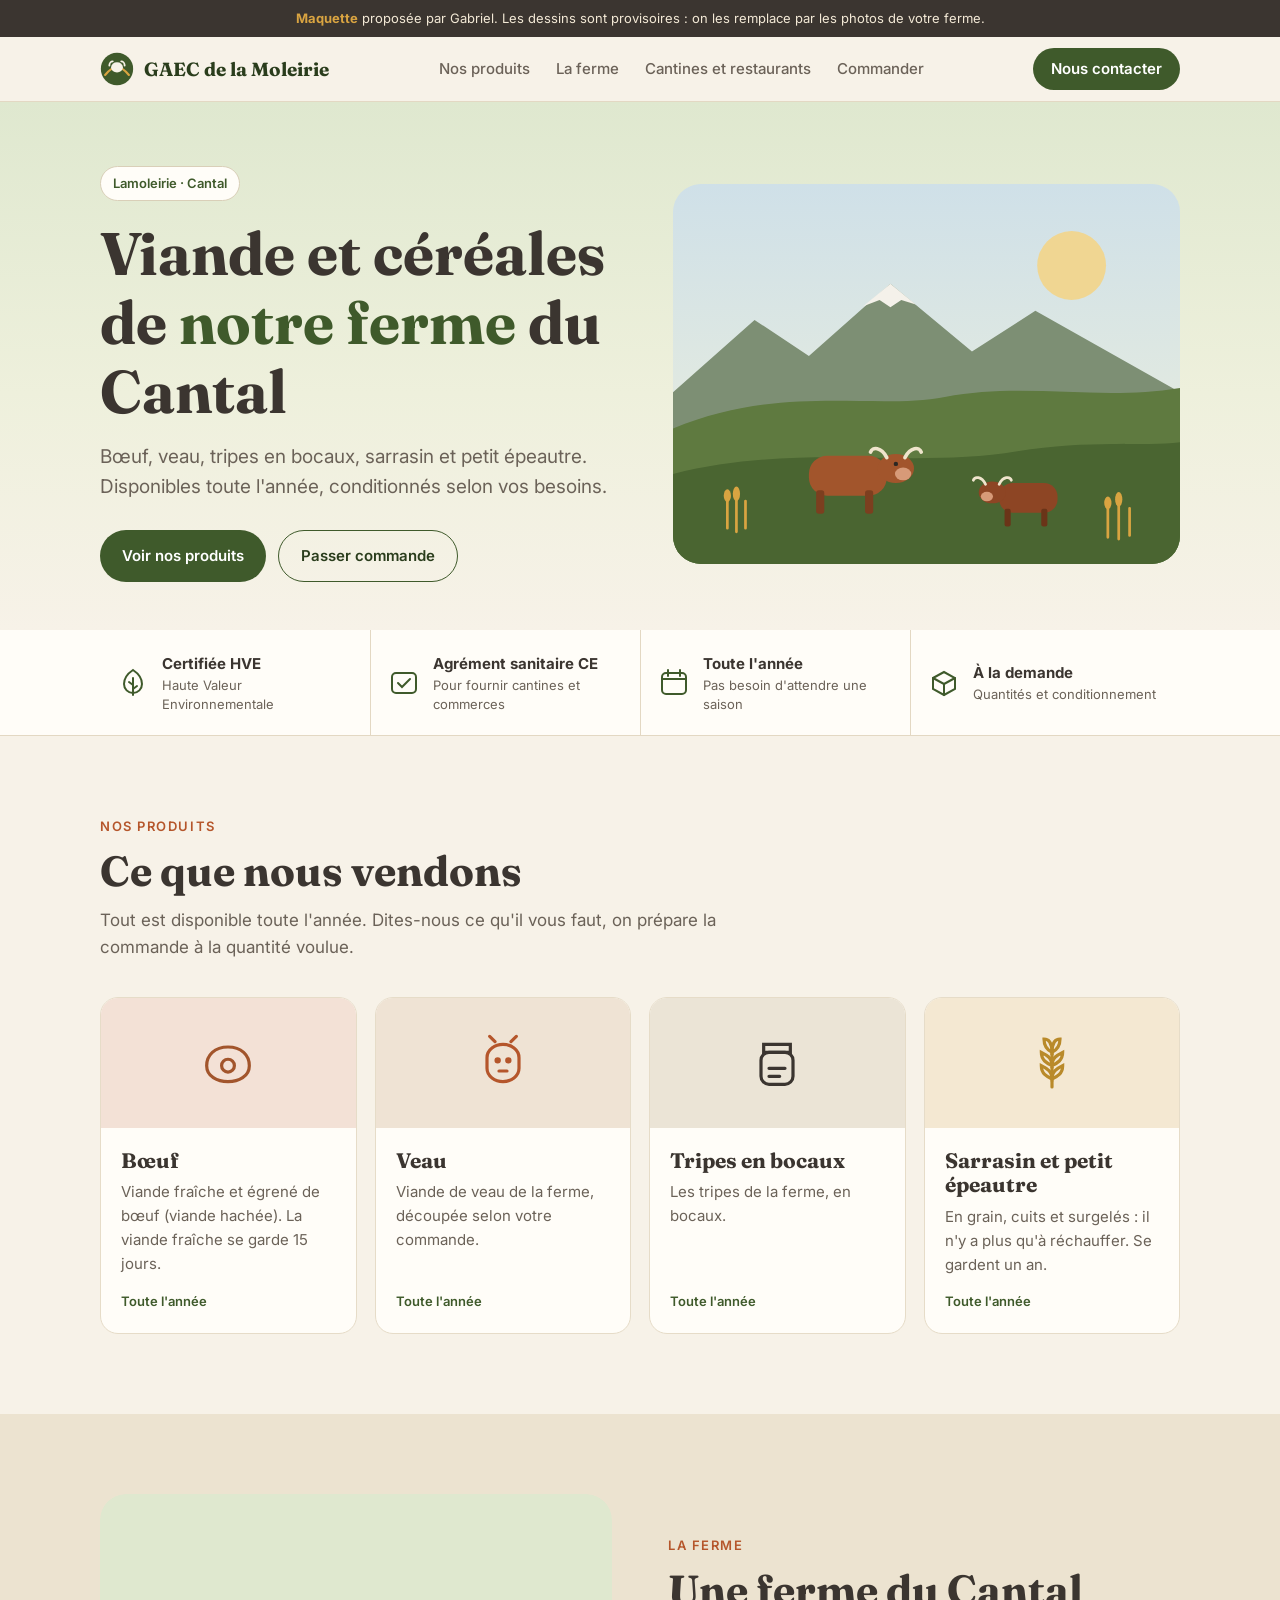
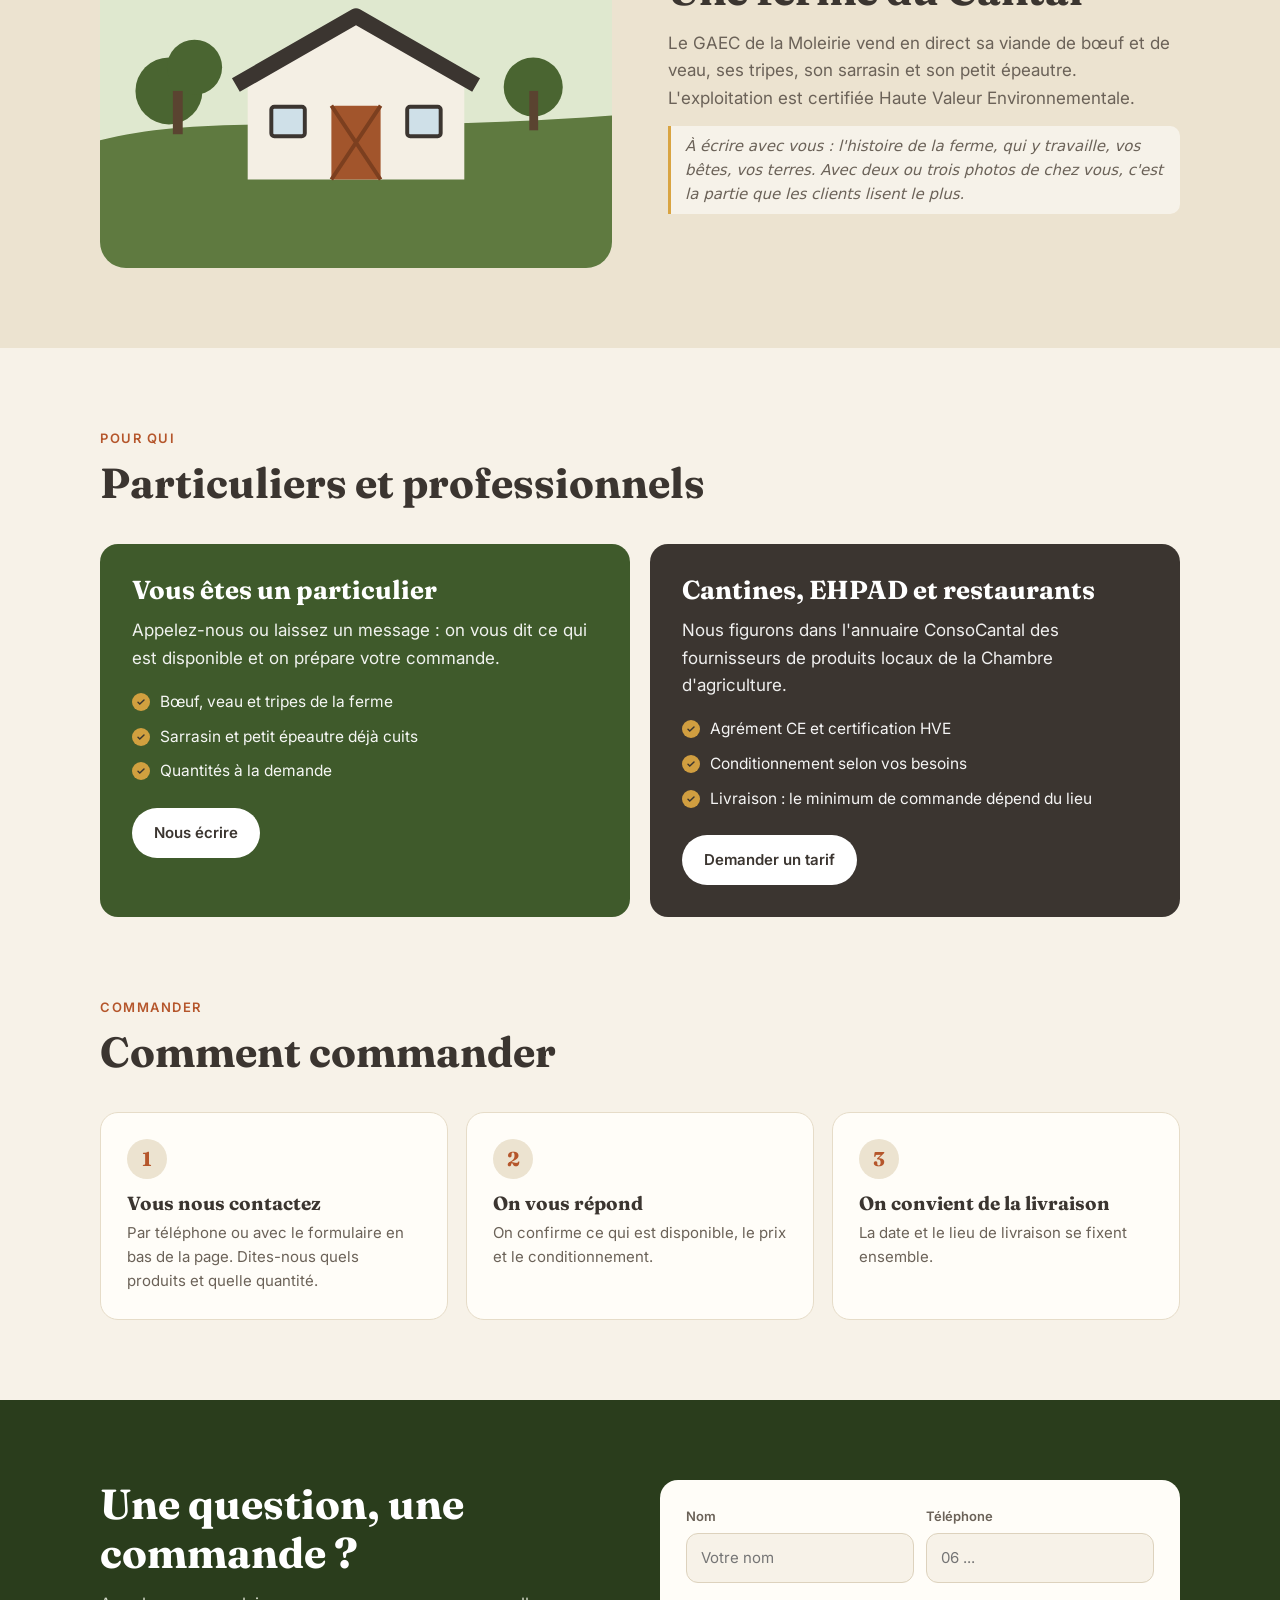
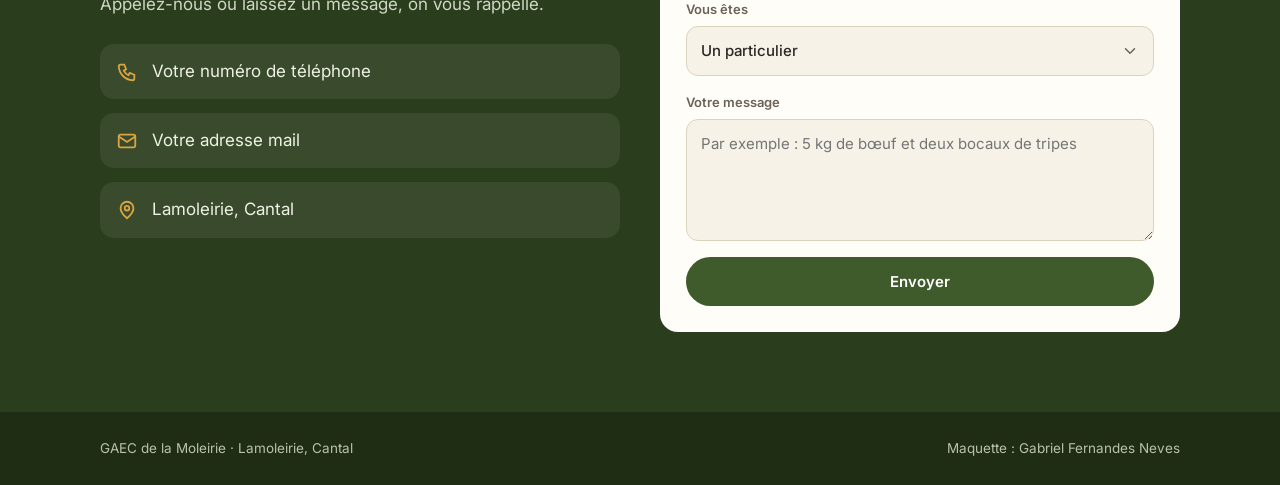
==== commit 58e01a58: "Maquette Moleirie : faits vérifiés (ConsoCantal), liste déroulante sur mesure, textes simplifiés Co-" ====
--- a/gaec-moleirie/index.html
+++ b/gaec-moleirie/index.html
@@ -3,8 +3,8 @@
 <head>
 <meta charset="UTF-8">
 <meta name="viewport" content="width=device-width, initial-scale=1.0">
-<title>GAEC de la Moleirie — Viande et céréales du Cantal</title>
-<meta name="description" content="GAEC de la Moleirie, ferme du Cantal : viande bovine, veau, tripes en bocaux, sarrasin et petit épeautre. Vente aux particuliers, cantines et restaurants.">
+<title>GAEC de la Moleirie | Viande et céréales du Cantal</title>
+<meta name="description" content="GAEC de la Moleirie, Lamoleirie (Cantal) : viande de bœuf, veau, tripes en bocaux, sarrasin et petit épeautre. Toute l'année, conditionnement à la demande.">
 <meta name="robots" content="noindex">
 <link rel="preconnect" href="https://fonts.googleapis.com">
 <link rel="preconnect" href="https://fonts.gstatic.com" crossorigin>
@@ -12,7 +12,7 @@
 <style>
   :root{
     --herbe:#3f5a2b; --herbe-fonce:#2a3d1c; --pierre:#3b3530; --creme:#f7f2e8; --sable:#ece3d0;
-    --sarrasin:#b5562b; --or:#d9a441; --texte:#2b2723; --doux:#6b6258; --blanc:#fffdf8;
+    --sarrasin:#b5562b; --or:#d9a441; --texte:#2b2723; --doux:#6b6258; --blanc:#fffdf8; --trait:#e3d8c3;
     --rayon:18px;
   }
   *{box-sizing:border-box;margin:0;padding:0}
@@ -20,80 +20,79 @@
   body{font-family:Inter,system-ui,sans-serif;color:var(--texte);background:var(--creme);line-height:1.6;font-size:17px}
   h1,h2,h3{font-family:Fraunces,Georgia,serif;line-height:1.15;color:var(--pierre)}
   a{color:inherit}
+  img{display:block;max-width:100%}
   .wrap{max-width:1120px;margin:0 auto;padding:0 20px}
 
   .bandeau{background:var(--pierre);color:#f3e9d6;font-size:13px;text-align:center;padding:8px 16px}
   .bandeau b{color:var(--or)}
 
-  header.nav{position:sticky;top:0;z-index:20;background:rgba(247,242,232,.92);backdrop-filter:blur(10px);border-bottom:1px solid #e3d8c3}
-  .nav .wrap{display:flex;align-items:center;justify-content:space-between;height:64px}
+  header.nav{position:sticky;top:0;z-index:20;background:rgba(247,242,232,.94);backdrop-filter:blur(10px);border-bottom:1px solid var(--trait)}
+  .nav .wrap{display:flex;align-items:center;justify-content:space-between;height:64px;gap:12px}
   .logo{display:flex;align-items:center;gap:10px;font-family:Fraunces,serif;font-weight:700;font-size:19px;text-decoration:none;color:var(--herbe-fonce)}
-  .logo svg{width:34px;height:34px}
+  .logo svg{width:34px;height:34px;flex:none}
   .nav ul{display:flex;gap:26px;list-style:none;font-size:15px;font-weight:500}
   .nav ul a{text-decoration:none;color:var(--doux)}
   .nav ul a:hover{color:var(--herbe)}
-  .btn{display:inline-flex;align-items:center;gap:8px;background:var(--herbe);color:#fff;text-decoration:none;font-weight:600;padding:13px 22px;border-radius:999px;font-size:15px;transition:background .2s,transform .2s}
+  .btn{display:inline-flex;align-items:center;gap:8px;background:var(--herbe);color:#fff;text-decoration:none;font-weight:600;padding:13px 22px;border-radius:999px;font-size:15px;transition:background .2s,transform .2s;border:none;cursor:pointer;font-family:inherit}
   .btn:hover{background:var(--herbe-fonce);transform:translateY(-1px)}
   .btn.clair{background:transparent;color:var(--herbe-fonce);border:1.5px solid var(--herbe)}
   .btn.clair:hover{background:var(--herbe);color:#fff}
-  .nav .btn{padding:9px 18px}
+  .nav .btn{padding:9px 18px;white-space:nowrap}
 
   .hero{position:relative;overflow:hidden;background:linear-gradient(180deg,#dfe8cf 0%,#eef0dc 55%,var(--creme) 100%)}
-  .hero .wrap{display:grid;grid-template-columns:1.05fr 1fr;gap:40px;align-items:center;padding-top:70px;padding-bottom:40px}
+  .hero .wrap{display:grid;grid-template-columns:1.05fr 1fr;gap:40px;align-items:center;padding-top:64px;padding-bottom:48px}
   .tag{display:inline-block;background:var(--blanc);border:1px solid #d9cfb8;color:var(--herbe);font-weight:600;font-size:13px;padding:6px 12px;border-radius:999px;margin-bottom:18px}
-  .hero h1{font-size:clamp(38px,5.4vw,62px);margin-bottom:18px}
+  .hero h1{font-size:clamp(36px,5.2vw,60px);margin-bottom:16px}
   .hero h1 em{font-style:normal;color:var(--herbe)}
   .hero p.lead{font-size:19px;color:var(--doux);max-width:520px;margin-bottom:28px}
   .hero .actions{display:flex;gap:12px;flex-wrap:wrap}
   .hero-art{width:100%;height:auto;display:block;border-radius:28px;overflow:hidden}
-  .ferme svg{border-radius:26px;overflow:hidden}
-  @media (max-width:420px){.nav .btn{padding:8px 14px;font-size:14px;white-space:nowrap}.logo{font-size:17px}}
+
+  .gages{background:var(--blanc);border-bottom:1px solid var(--trait)}
+  .gages .wrap{display:grid;grid-template-columns:repeat(4,1fr);gap:0}
+  .gage{display:flex;gap:12px;align-items:center;padding:22px 16px}
+  .gage+.gage{border-left:1px solid var(--trait)}
+  .gage svg{flex:none;width:34px;height:34px}
+  .gage b{display:block;font-size:15px;color:var(--pierre)}
+  .gage span{font-size:13px;color:var(--doux);line-height:1.4;display:block}
 
   section{padding:80px 0}
-  .titre-sec{max-width:640px;margin-bottom:40px}
+  .titre-sec{max-width:640px;margin-bottom:36px}
   .titre-sec .sur{font-size:13px;font-weight:600;letter-spacing:.12em;text-transform:uppercase;color:var(--sarrasin);margin-bottom:10px}
   .titre-sec h2{font-size:clamp(30px,3.6vw,42px);margin-bottom:12px}
   .titre-sec p{color:var(--doux)}
 
-  .produits{display:grid;grid-template-columns:repeat(auto-fit,minmax(200px,1fr));gap:18px}
-  .carte{background:var(--blanc);border:1px solid #e6dcc8;border-radius:var(--rayon);padding:24px;display:flex;flex-direction:column;gap:10px;transition:transform .2s,box-shadow .2s}
+  .produits{display:grid;grid-template-columns:repeat(4,1fr);gap:18px}
+  .carte{background:var(--blanc);border:1px solid #e6dcc8;border-radius:var(--rayon);overflow:hidden;display:flex;flex-direction:column;transition:transform .2s,box-shadow .2s}
   .carte:hover{transform:translateY(-3px);box-shadow:0 14px 30px -18px rgba(59,53,48,.45)}
-  .carte .ico{width:58px;height:58px;border-radius:16px;display:grid;place-items:center}
+  .carte .photo{height:130px;background:var(--sable);position:relative}
+  .carte .photo img{width:100%;height:100%;object-fit:cover}
+  .carte .photo.dessin{display:grid;place-items:center}
+  .carte .corps{padding:20px 20px 22px;display:flex;flex-direction:column;gap:8px;flex:1}
   .carte h3{font-size:21px}
   .carte p{font-size:15px;color:var(--doux)}
-  .carte .meta{margin-top:auto;font-size:13px;font-weight:600;color:var(--herbe)}
+  .carte .meta{margin-top:auto;padding-top:6px;font-size:13px;font-weight:600;color:var(--herbe)}
 
   .ferme{background:var(--sable)}
   .ferme .wrap{display:grid;grid-template-columns:1fr 1fr;gap:56px;align-items:center}
+  .ferme svg{border-radius:26px;overflow:hidden}
   .ferme p{color:var(--doux);margin-bottom:14px}
-  .chiffres{display:grid;grid-template-columns:repeat(3,1fr);gap:14px;margin-top:26px}
-  .chiffres div{background:var(--blanc);border-radius:14px;padding:16px;text-align:center}
-  .chiffres b{display:block;font-family:Fraunces,serif;font-size:26px;color:var(--herbe-fonce)}
-  .chiffres span{font-size:13px;color:var(--doux)}
+  .a-ecrire{border-left:3px solid var(--or);padding:8px 14px;background:rgba(255,255,255,.55);border-radius:0 10px 10px 0;font-size:15px;font-style:italic}
 
   .clients{display:grid;grid-template-columns:1fr 1fr;gap:20px}
-  .client{border-radius:var(--rayon);padding:32px;color:#fff;position:relative;overflow:hidden}
+  .client{border-radius:var(--rayon);padding:32px;color:#fff}
   .client.part{background:var(--herbe)}
   .client.pro{background:var(--pierre)}
   .client h3{color:#fff;font-size:26px;margin-bottom:12px}
+  .client p{opacity:.92}
   .client ul{list-style:none;display:grid;gap:10px;margin:18px 0 24px}
   .client li{display:flex;gap:10px;align-items:flex-start;font-size:15.5px;opacity:.95}
   .client li::before{content:"";flex:none;width:18px;height:18px;margin-top:3px;border-radius:50%;background:var(--or) url("data:image/svg+xml,%3Csvg xmlns='http://www.w3.org/2000/svg' viewBox='0 0 20 20'%3E%3Cpath d='M5 10.5l3 3 7-7' stroke='%233b3530' stroke-width='2.4' fill='none' stroke-linecap='round'/%3E%3C/svg%3E") center/12px no-repeat}
   .client .btn{background:#fff;color:var(--pierre)}
   .client .btn:hover{background:var(--or)}
 
-  .calendrier{background:var(--blanc);border:1px solid #e6dcc8;border-radius:var(--rayon);padding:24px;overflow-x:auto}
-  .cal{display:grid;grid-template-columns:150px repeat(12,minmax(38px,1fr));gap:4px;min-width:640px;font-size:13px}
-  .cal .m{text-align:center;font-weight:600;color:var(--doux);padding-bottom:6px}
-  .cal .p{font-weight:600;padding:6px 0;color:var(--pierre)}
-  .cal .c{border-radius:6px;background:#efe8da}
-  .cal .c.on{background:var(--herbe)}
-  .cal .c.on.s{background:var(--sarrasin)}
-  .cal .c.on.o{background:var(--or)}
-  .note{font-size:13px;color:var(--doux);margin-top:14px}
-
   .etapes{display:grid;grid-template-columns:repeat(3,1fr);gap:18px;counter-reset:e}
-  .etape{background:var(--blanc);border-radius:var(--rayon);padding:26px;border:1px solid #e6dcc8;position:relative}
+  .etape{background:var(--blanc);border-radius:var(--rayon);padding:26px;border:1px solid #e6dcc8}
   .etape::before{counter-increment:e;content:counter(e);display:grid;place-items:center;width:40px;height:40px;border-radius:50%;background:var(--sable);color:var(--sarrasin);font-family:Fraunces,serif;font-weight:700;font-size:20px;margin-bottom:14px}
   .etape h3{font-size:19px;margin-bottom:6px}
   .etape p{font-size:15px;color:var(--doux)}
@@ -105,31 +104,61 @@
   .infos{display:grid;gap:14px;margin-top:26px}
   .info{display:flex;gap:14px;align-items:center;background:rgba(255,255,255,.07);border-radius:14px;padding:14px 16px}
   .info svg{flex:none;width:22px;height:22px;stroke:var(--or)}
-  form{background:var(--blanc);color:var(--texte);border-radius:var(--rayon);padding:26px;display:grid;gap:14px}
-  label{font-size:13px;font-weight:600;color:var(--doux);display:grid;gap:6px}
-  input,select,textarea{font:inherit;font-size:15px;padding:12px 14px;border:1.5px solid #ddd2bd;border-radius:12px;background:var(--creme);color:var(--texte);appearance:none}
-  select{background-image:url("data:image/svg+xml,%3Csvg xmlns='http://www.w3.org/2000/svg' viewBox='0 0 20 20'%3E%3Cpath d='M5 8l5 5 5-5' stroke='%236b6258' stroke-width='2' fill='none'/%3E%3C/svg%3E");background-repeat:no-repeat;background-position:right 12px center;background-size:16px}
-  input:focus,select:focus,textarea:focus{outline:none;border-color:var(--herbe)}
+
+  form{background:var(--blanc);color:var(--texte);border-radius:var(--rayon);padding:26px;display:grid;gap:16px}
+  .champ{display:grid;gap:6px}
+  .champ > span{font-size:13px;font-weight:600;color:var(--doux)}
+  input,textarea{font:inherit;font-size:15px;padding:12px 14px;border:1.5px solid #ddd2bd;border-radius:12px;background:var(--creme);color:var(--texte);width:100%}
+  textarea{resize:vertical;min-height:110px}
+  input:focus,textarea:focus{outline:none;border-color:var(--herbe);box-shadow:0 0 0 3px rgba(63,90,43,.15)}
   .row2{display:grid;grid-template-columns:1fr 1fr;gap:12px}
-  form .btn{justify-content:center;border:none;cursor:pointer}
-
-  footer{background:#1f2d15;color:#b9c3a8;font-size:14px;padding:26px 0}
-  footer .wrap{display:flex;justify-content:space-between;gap:16px;flex-wrap:wrap}
-
+  form .btn{justify-content:center;width:100%;padding:15px}
+  .merci{display:none;text-align:center;font-size:14px;color:var(--herbe);font-weight:600}
+  form.envoye .merci{display:block}
+
+  /* Liste déroulante sur mesure */
+  .choix{position:relative}
+  .choix-btn{width:100%;display:flex;align-items:center;justify-content:space-between;gap:10px;font:inherit;font-size:15px;font-weight:500;text-align:left;padding:12px 14px;border:1.5px solid #ddd2bd;border-radius:12px;background:var(--creme);color:var(--texte);cursor:pointer;transition:border-color .15s,box-shadow .15s}
+  .choix-btn:hover{border-color:#cbbd9f}
+  .choix-btn:focus-visible,.choix.ouvert .choix-btn{outline:none;border-color:var(--herbe);box-shadow:0 0 0 3px rgba(63,90,43,.15)}
+  .choix-btn svg{width:18px;height:18px;flex:none;stroke:var(--doux);transition:transform .2s}
+  .choix.ouvert .choix-btn svg{transform:rotate(180deg)}
+  .choix-liste{position:absolute;left:0;right:0;top:calc(100% + 6px);z-index:30;list-style:none;background:var(--blanc);border:1px solid var(--trait);border-radius:14px;padding:6px;box-shadow:0 18px 40px -16px rgba(42,61,28,.45);opacity:0;transform:translateY(-6px);pointer-events:none;transition:opacity .15s,transform .15s}
+  .choix.ouvert .choix-liste{opacity:1;transform:none;pointer-events:auto}
+  .choix-liste li{display:flex;align-items:center;justify-content:space-between;gap:10px;padding:11px 12px;border-radius:10px;font-size:15px;cursor:pointer;color:var(--texte)}
+  .choix-liste li small{display:block;font-size:12.5px;color:var(--doux)}
+  .choix-liste li:hover,.choix-liste li.actif{background:var(--sable)}
+  .choix-liste li[aria-selected="true"]{color:var(--herbe-fonce);font-weight:600}
+  .choix-liste li .coche{width:18px;height:18px;flex:none;stroke:var(--herbe);opacity:0}
+  .choix-liste li[aria-selected="true"] .coche{opacity:1}
+
+  footer{background:#1f2d15;color:#b9c3a8;font-size:13.5px;padding:26px 0}
+  footer .wrap{display:flex;justify-content:space-between;gap:10px 24px;flex-wrap:wrap}
+  footer a{color:#d6dcc8}
+
+  @media (max-width:960px){
+    .produits{grid-template-columns:1fr 1fr}
+    .gages .wrap{grid-template-columns:1fr 1fr}
+    .gage:nth-child(3){border-left:none}
+    .gage:nth-child(n+3){border-top:1px solid var(--trait)}
+  }
   @media (max-width:860px){
     .nav ul{display:none}
-    .hero .wrap,.ferme .wrap,.contact .wrap,.clients{grid-template-columns:1fr}
-    .hero .wrap{padding-top:40px;gap:20px}
+    .ferme .wrap,.contact .wrap,.clients{grid-template-columns:1fr}
     .etapes{grid-template-columns:1fr}
     section{padding:60px 0}
+    .hero .wrap{grid-template-columns:1fr;padding-top:40px;gap:24px}
   }
-  @media (max-width:420px){
+  @media (max-width:480px){
     body{font-size:16px}
     .wrap{padding:0 16px}
+    .logo{font-size:17px}
+    .nav .btn{padding:8px 14px;font-size:14px}
     .hero p.lead{font-size:17px}
-    .hero .actions .btn{flex:1;justify-content:center}
-    .chiffres{grid-template-columns:1fr 1fr 1fr;gap:8px}
-    .chiffres b{font-size:21px}
+    .hero .actions .btn{flex:1;justify-content:center;white-space:nowrap;padding:13px 14px}
+    .produits{grid-template-columns:1fr}
+    .gages .wrap{grid-template-columns:1fr}
+    .gage+.gage{border-left:none;border-top:1px solid var(--trait)}
     .row2{grid-template-columns:1fr}
     .client{padding:24px}
   }
@@ -137,7 +166,7 @@
 </head>
 <body>
 
-<div class="bandeau"><b>Maquette</b> proposée par Gabriel — textes et horaires à compléter avec vous, rien n'est en ligne officiellement.</div>
+<div class="bandeau"><b>Maquette</b> proposée par Gabriel. Les dessins sont provisoires : on les remplace par les photos de votre ferme.</div>
 
 <header class="nav">
   <div class="wrap">
@@ -148,7 +177,7 @@
     <ul>
       <li><a href="#produits">Nos produits</a></li>
       <li><a href="#ferme">La ferme</a></li>
-      <li><a href="#saisons">Disponibilités</a></li>
+      <li><a href="#pros">Cantines et restaurants</a></li>
       <li><a href="#commander">Commander</a></li>
     </ul>
     <a class="btn" href="#contact">Nous contacter</a>
@@ -158,12 +187,12 @@
 <section class="hero" style="padding:0">
   <div class="wrap">
     <div>
-      <span class="tag">Ferme familiale · Cantal</span>
-      <h1>La viande et les céréales <em>de nos prés</em>, de la ferme à votre table.</h1>
-      <p class="lead">Viande bovine, veau, tripes en bocaux, sarrasin et petit épeautre, élevés et cultivés chez nous. En direct pour les familles, les cantines et les restaurants.</p>
+      <span class="tag">Lamoleirie · Cantal</span>
+      <h1>Viande et céréales de <em>notre ferme</em> du Cantal</h1>
+      <p class="lead">Bœuf, veau, tripes en bocaux, sarrasin et petit épeautre. Disponibles toute l'année, conditionnés selon vos besoins.</p>
       <div class="actions">
         <a class="btn" href="#produits">Voir nos produits</a>
-        <a class="btn clair" href="#commander">Comment commander</a>
+        <a class="btn clair" href="#contact">Passer commande</a>
       </div>
     </div>
     <svg class="hero-art" viewBox="0 0 560 420" role="img" aria-label="Paysage du Cantal avec des vaches dans les prés">
@@ -199,43 +228,66 @@
   </div>
 </section>
 
+<div class="gages">
+  <div class="wrap">
+    <div class="gage">
+      <svg viewBox="0 0 34 34" fill="none" stroke="#3f5a2b" stroke-width="2" stroke-linecap="round"><path d="M17 4c6 4 9 9 9 14a9 9 0 0 1-18 0c0-5 3-10 9-14z"/><path d="M17 12v17M17 19l-4-3M17 23l4-3"/></svg>
+      <div><b>Certifiée HVE</b><span>Haute Valeur Environnementale</span></div>
+    </div>
+    <div class="gage">
+      <svg viewBox="0 0 34 34" fill="none" stroke="#3f5a2b" stroke-width="2" stroke-linecap="round"><rect x="5" y="7" width="24" height="20" rx="4"/><path d="M11 17l4 4 8-8"/></svg>
+      <div><b>Agrément sanitaire CE</b><span>Pour fournir cantines et commerces</span></div>
+    </div>
+    <div class="gage">
+      <svg viewBox="0 0 34 34" fill="none" stroke="#3f5a2b" stroke-width="2" stroke-linecap="round"><rect x="5" y="7" width="24" height="21" rx="4"/><path d="M5 13h24M11 4v6M23 4v6"/></svg>
+      <div><b>Toute l'année</b><span>Pas besoin d'attendre une saison</span></div>
+    </div>
+    <div class="gage">
+      <svg viewBox="0 0 34 34" fill="none" stroke="#3f5a2b" stroke-width="2" stroke-linecap="round"><path d="M6 12l11-6 11 6v11l-11 6-11-6z"/><path d="M6 12l11 6 11-6M17 18v11"/></svg>
+      <div><b>À la demande</b><span>Quantités et conditionnement</span></div>
+    </div>
+  </div>
+</div>
+
 <section id="produits">
   <div class="wrap">
     <div class="titre-sec">
       <div class="sur">Nos produits</div>
-      <h2>Tout vient de la ferme</h2>
-      <p>Nos bêtes pâturent dans les prés du Cantal, et nous cultivons nous-mêmes le sarrasin et le petit épeautre.</p>
+      <h2>Ce que nous vendons</h2>
+      <p>Tout est disponible toute l'année. Dites-nous ce qu'il vous faut, on prépare la commande à la quantité voulue.</p>
     </div>
     <div class="produits">
       <article class="carte">
-        <div class="ico" style="background:#f3e1d6"><svg width="30" height="30" viewBox="0 0 24 24" fill="none" stroke="#a2552c" stroke-width="1.8" stroke-linecap="round"><path d="M4 13c0-4 3-7 8-7s8 3 8 7-4 6-8 6-8-2-8-6z"/><circle cx="12" cy="13" r="2.4"/></svg></div>
-        <h3>Viande bovine</h3>
-        <p>En colis de 5 ou 10 kg, découpés et emballés sous vide : steaks, rôtis, bourguignon, pot-au-feu.</p>
-        <span class="meta">Colis sur réservation</span>
+        <div class="photo dessin" style="background:#f3e1d6"><svg width="64" height="64" viewBox="0 0 24 24" fill="none" stroke="#a2552c" stroke-width="1.2" stroke-linecap="round"><path d="M4 13c0-4 3-7 8-7s8 3 8 7-4 6-8 6-8-2-8-6z"/><circle cx="12" cy="13" r="2.4"/></svg></div>
+        <div class="corps">
+          <h3>Bœuf</h3>
+          <p>Viande fraîche et égrené de bœuf (viande hachée). La viande fraîche se garde 15 jours.</p>
+          <span class="meta">Toute l'année</span>
+        </div>
       </article>
       <article class="carte">
-        <div class="ico" style="background:#f6ead9"><svg width="30" height="30" viewBox="0 0 24 24" fill="none" stroke="#b5562b" stroke-width="1.8" stroke-linecap="round"><path d="M6 10c0-3 3-5 6-5s6 2 6 5v4c0 3-3 5-6 5s-6-2-6-5z"/><path d="M9 4 7 2M15 4l2-2"/></svg></div>
-        <h3>Veau</h3>
-        <p>Veau élevé sous la mère, viande tendre et rosée. Escalopes, côtes, blanquette.</p>
-        <span class="meta">Quelques fois par an</span>
+        <div class="photo dessin" style="background:#efe3d4"><svg width="64" height="64" viewBox="0 0 24 24" fill="none" stroke="#b5562b" stroke-width="1.2" stroke-linecap="round"><path d="M6 10c0-3 3-5 6-5s6 2 6 5v4c0 3-3 5-6 5s-6-2-6-5z"/><path d="M9 4 7 2M15 4l2-2"/><circle cx="10" cy="11" r=".6" fill="#b5562b"/><circle cx="14" cy="11" r=".6" fill="#b5562b"/><path d="M10.5 15h3"/></svg></div>
+        <div class="corps">
+          <h3>Veau</h3>
+          <p>Viande de veau de la ferme, découpée selon votre commande.</p>
+          <span class="meta">Toute l'année</span>
+        </div>
       </article>
       <article class="carte">
-        <div class="ico" style="background:#efe6d3"><svg width="30" height="30" viewBox="0 0 24 24" fill="none" stroke="#3b3530" stroke-width="1.8" stroke-linecap="round"><rect x="6" y="7" width="12" height="13" rx="3"/><path d="M7 4h10v3H7z"/><path d="M9 13h6"/></svg></div>
-        <h3>Tripes en bocaux</h3>
-        <p>Cuisinées à l'ancienne, prêtes à réchauffer. Se conservent longtemps dans le placard.</p>
-        <span class="meta">Toute l'année</span>
+        <div class="photo dessin" style="background:#ebe4d6"><svg width="64" height="64" viewBox="0 0 24 24" fill="none" stroke="#3b3530" stroke-width="1.2" stroke-linecap="round"><rect x="6" y="8" width="12" height="12" rx="3"/><path d="M7 5h10v3H7z"/><path d="M9 14h6M9 17h4"/></svg></div>
+        <div class="corps">
+          <h3>Tripes en bocaux</h3>
+          <p>Les tripes de la ferme, en bocaux.</p>
+          <span class="meta">Toute l'année</span>
+        </div>
       </article>
       <article class="carte">
-        <div class="ico" style="background:#f4e5dc"><svg width="30" height="30" viewBox="0 0 24 24" fill="none" stroke="#b5562b" stroke-width="1.8" stroke-linecap="round"><path d="M12 3l6 9-6 9-6-9z"/><path d="M12 3v18"/></svg></div>
-        <h3>Sarrasin</h3>
-        <p>En grains ou en farine, pour vos galettes, pains et pâtisseries. Naturellement sans gluten.</p>
-        <span class="meta">Après la récolte</span>
-      </article>
-      <article class="carte">
-        <div class="ico" style="background:#f7eed6"><svg width="30" height="30" viewBox="0 0 24 24" fill="none" stroke="#b98a2a" stroke-width="1.8" stroke-linecap="round"><path d="M12 21V8"/><path d="M12 8c-2-1-3-3-3-5 2 0 3 2 3 5zM12 8c2-1 3-3 3-5-2 0-3 2-3 5zM12 13c-2-1-4-2-4-5 2 1 4 2 4 5zM12 13c2-1 4-2 4-5-2 1-4 2-4 5zM12 18c-2-1-4-2-4-5 2 1 4 2 4 5zM12 18c2-1 4-2 4-5-2 1-4 2-4 5z"/></svg></div>
-        <h3>Petit épeautre</h3>
-        <p>Une céréale ancienne et rustique, savoureuse en salade, en risotto ou en farine.</p>
-        <span class="meta">Après la récolte</span>
+        <div class="photo dessin" style="background:#f4e8d2"><svg width="64" height="64" viewBox="0 0 24 24" fill="none" stroke="#b98a2a" stroke-width="1.2" stroke-linecap="round"><path d="M12 21V8"/><path d="M12 8c-2-1-3-3-3-5 2 0 3 2 3 5zM12 8c2-1 3-3 3-5-2 0-3 2-3 5zM12 13c-2-1-4-2-4-5 2 1 4 2 4 5zM12 13c2-1 4-2 4-5-2 1-4 2-4 5zM12 18c-2-1-4-2-4-5 2 1 4 2 4 5zM12 18c2-1 4-2 4-5-2 1-4 2-4 5z"/></svg></div>
+        <div class="corps">
+          <h3>Sarrasin et petit épeautre</h3>
+          <p>En grain, cuits et surgelés : il n'y a plus qu'à réchauffer. Se gardent un an.</p>
+          <span class="meta">Toute l'année</span>
+        </div>
       </article>
     </div>
   </div>
@@ -260,60 +312,41 @@
     <div>
       <div class="titre-sec" style="margin-bottom:16px">
         <div class="sur">La ferme</div>
-        <h2>Une ferme de famille, dans le Cantal</h2>
-      </div>
-      <p>Au GAEC de la Moleirie, nous élevons nos bêtes à l'herbe et cultivons nos céréales sur nos propres terres. Nous faisons tout nous-mêmes, du pré jusqu'au colis.</p>
-      <p>Ici, vous pourrez raconter votre histoire : depuis quand la ferme existe, qui y travaille, comment vous élevez vos animaux. C'est ce qui donne envie d'acheter chez vous.</p>
-      <div class="chiffres">
-        <div><b>100 %</b><span>de la ferme</span></div>
-        <div><b>À l'herbe</b><span>dans nos prés</span></div>
-        <div><b>Direct</b><span>sans intermédiaire</span></div>
-      </div>
-    </div>
-  </div>
-</section>
-
-<section>
+        <h2>Une ferme du Cantal</h2>
+      </div>
+      <p>Le GAEC de la Moleirie vend en direct sa viande de bœuf et de veau, ses tripes, son sarrasin et son petit épeautre. L'exploitation est certifiée Haute Valeur Environnementale.</p>
+      <p class="a-ecrire">À écrire avec vous : l'histoire de la ferme, qui y travaille, vos bêtes, vos terres. Avec deux ou trois photos de chez vous, c'est la partie que les clients lisent le plus.</p>
+    </div>
+  </div>
+</section>
+
+<section id="pros">
   <div class="wrap">
     <div class="titre-sec">
       <div class="sur">Pour qui</div>
-      <h2>Familles, cantines et restaurants</h2>
+      <h2>Particuliers et professionnels</h2>
     </div>
     <div class="clients">
       <div class="client part">
         <h3>Vous êtes un particulier</h3>
-        <p>Remplissez votre congélateur avec une viande dont vous connaissez l'origine.</p>
+        <p>Appelez-nous ou laissez un message : on vous dit ce qui est disponible et on prépare votre commande.</p>
         <ul>
-          <li>Colis de viande de 5 ou 10 kg, prêts à congeler</li>
-          <li>Tripes, sarrasin et épeautre toute l'année</li>
-          <li>Retrait à la ferme ou sur un point de rendez-vous</li>
+          <li>Bœuf, veau et tripes de la ferme</li>
+          <li>Sarrasin et petit épeautre déjà cuits</li>
+          <li>Quantités à la demande</li>
         </ul>
-        <a class="btn" href="#contact">Réserver un colis</a>
+        <a class="btn" href="#contact">Nous écrire</a>
       </div>
       <div class="client pro">
-        <h3>Cantines et restaurants</h3>
-        <p>Des produits locaux pour vos menus, avec des volumes et des dates prévus à l'avance.</p>
+        <h3>Cantines, EHPAD et restaurants</h3>
+        <p>Nous figurons dans l'annuaire ConsoCantal des fournisseurs de produits locaux de la Chambre d'agriculture.</p>
         <ul>
-          <li>Quantités et conditionnements adaptés</li>
-          <li>Calendrier de disponibilité pour planifier vos menus</li>
-          <li>Facture et contact direct avec les producteurs</li>
+          <li>Agrément CE et certification HVE</li>
+          <li>Conditionnement selon vos besoins</li>
+          <li>Livraison : le minimum de commande dépend du lieu</li>
         </ul>
-        <a class="btn" href="#contact">Demander un tarif pro</a>
-      </div>
-    </div>
-  </div>
-</section>
-
-<section id="saisons" style="padding-top:0">
-  <div class="wrap">
-    <div class="titre-sec">
-      <div class="sur">Disponibilités</div>
-      <h2>Quand commander quoi</h2>
-      <p>Pour savoir à quel moment de l'année chaque produit est disponible.</p>
-    </div>
-    <div class="calendrier">
-      <div class="cal" id="cal"></div>
-      <p class="note">Exemple à remplacer par vos vraies périodes.</p>
+        <a class="btn" href="#contact">Demander un tarif</a>
+      </div>
     </div>
   </div>
 </section>
@@ -322,12 +355,12 @@
   <div class="wrap">
     <div class="titre-sec">
       <div class="sur">Commander</div>
-      <h2>Simple, en trois étapes</h2>
+      <h2>Comment commander</h2>
     </div>
     <div class="etapes">
-      <div class="etape"><h3>Vous réservez</h3><p>Par téléphone, par mail ou avec le formulaire ci-dessous. Vous dites ce que vous voulez et en quelle quantité.</p></div>
-      <div class="etape"><h3>Nous préparons</h3><p>Nous vous confirmons la date et le prix. La viande est découpée et emballée sous vide.</p></div>
-      <div class="etape"><h3>Vous récupérez</h3><p>À la ferme ou au point de rendez-vous convenu. Vous payez sur place.</p></div>
+      <div class="etape"><h3>Vous nous contactez</h3><p>Par téléphone ou avec le formulaire en bas de la page. Dites-nous quels produits et quelle quantité.</p></div>
+      <div class="etape"><h3>On vous répond</h3><p>On confirme ce qui est disponible, le prix et le conditionnement.</p></div>
+      <div class="etape"><h3>On convient de la livraison</h3><p>La date et le lieu de livraison se fixent ensemble.</p></div>
     </div>
   </div>
 </section>
@@ -335,50 +368,91 @@
 <section class="contact" id="contact">
   <div class="wrap">
     <div>
-      <h2>Une question, une réservation ?</h2>
-      <p>Appelez-nous ou laissez un message, nous vous répondons rapidement.</p>
+      <h2>Une question, une commande ?</h2>
+      <p>Appelez-nous ou laissez un message, on vous rappelle.</p>
       <div class="infos">
         <div class="info"><svg viewBox="0 0 24 24" fill="none" stroke-width="2" stroke-linecap="round"><path d="M5 4h4l2 5-2.5 1.5a11 11 0 0 0 5 5L15 13l5 2v4a2 2 0 0 1-2 2A16 16 0 0 1 3 6a2 2 0 0 1 2-2"/></svg><span>Votre numéro de téléphone</span></div>
         <div class="info"><svg viewBox="0 0 24 24" fill="none" stroke-width="2" stroke-linecap="round"><rect x="3" y="5" width="18" height="14" rx="2"/><path d="m3 7 9 6 9-6"/></svg><span>Votre adresse mail</span></div>
-        <div class="info"><svg viewBox="0 0 24 24" fill="none" stroke-width="2" stroke-linecap="round"><path d="M12 21s-7-6-7-11a7 7 0 0 1 14 0c0 5-7 11-7 11z"/><circle cx="12" cy="10" r="2.5"/></svg><span>Adresse de la ferme, Cantal</span></div>
-      </div>
-    </div>
-    <form onsubmit="event.preventDefault();this.querySelector('button').textContent='Merci ! (maquette : rien n\'est envoyé)';">
+        <div class="info"><svg viewBox="0 0 24 24" fill="none" stroke-width="2" stroke-linecap="round"><path d="M12 21s-7-6-7-11a7 7 0 0 1 14 0c0 5-7 11-7 11z"/><circle cx="12" cy="10" r="2.5"/></svg><span>Lamoleirie, Cantal</span></div>
+      </div>
+    </div>
+    <form id="formulaire" novalidate>
       <div class="row2">
-        <label>Nom<input type="text" placeholder="Votre nom"></label>
-        <label>Téléphone<input type="tel" placeholder="06 ..."></label>
-      </div>
-      <label>Vous êtes
-        <select><option>Particulier</option><option>Cantine</option><option>Restaurant</option><option>Autre</option></select>
-      </label>
-      <label>Votre demande<textarea rows="4" placeholder="Ex. : un colis de 10 kg de bœuf pour fin novembre"></textarea></label>
-      <button class="btn" type="submit">Envoyer ma demande</button>
+        <label class="champ"><span>Nom</span><input type="text" name="nom" placeholder="Votre nom" autocomplete="name"></label>
+        <label class="champ"><span>Téléphone</span><input type="tel" name="telephone" placeholder="06 ..." autocomplete="tel"></label>
+      </div>
+      <div class="champ">
+        <span id="choix-label">Vous êtes</span>
+        <div class="choix" id="choix">
+          <button type="button" class="choix-btn" aria-haspopup="listbox" aria-expanded="false" aria-labelledby="choix-label choix-valeur"><span id="choix-valeur">Un particulier</span><svg viewBox="0 0 24 24" fill="none" stroke-width="2" stroke-linecap="round"><path d="m6 9 6 6 6-6"/></svg></button>
+          <ul class="choix-liste" role="listbox" aria-labelledby="choix-label" tabindex="-1">
+            <li role="option" aria-selected="true" data-valeur="Un particulier"><div>Un particulier</div><svg class="coche" viewBox="0 0 24 24" fill="none" stroke-width="2.4" stroke-linecap="round"><path d="m5 12 5 5 9-10"/></svg></li>
+            <li role="option" aria-selected="false" data-valeur="Une cantine ou un EHPAD"><div>Une cantine ou un EHPAD</div><svg class="coche" viewBox="0 0 24 24" fill="none" stroke-width="2.4" stroke-linecap="round"><path d="m5 12 5 5 9-10"/></svg></li>
+            <li role="option" aria-selected="false" data-valeur="Un restaurant"><div>Un restaurant</div><svg class="coche" viewBox="0 0 24 24" fill="none" stroke-width="2.4" stroke-linecap="round"><path d="m5 12 5 5 9-10"/></svg></li>
+            <li role="option" aria-selected="false" data-valeur="Autre"><div>Autre</div><svg class="coche" viewBox="0 0 24 24" fill="none" stroke-width="2.4" stroke-linecap="round"><path d="m5 12 5 5 9-10"/></svg></li>
+          </ul>
+          <input type="hidden" name="type" value="Un particulier">
+        </div>
+      </div>
+      <label class="champ"><span>Votre message</span><textarea name="message" rows="4" placeholder="Par exemple : 5 kg de bœuf et deux bocaux de tripes"></textarea></label>
+      <button class="btn" type="submit">Envoyer</button>
+      <p class="merci">Merci ! Sur le vrai site, ce message arrive directement dans votre boîte mail.</p>
     </form>
   </div>
 </section>
 
 <footer>
   <div class="wrap">
-    <span>© GAEC de la Moleirie · Cantal</span>
-    <span>Maquette réalisée par Gabriel Fernandes Neves</span>
+    <span>GAEC de la Moleirie · Lamoleirie, Cantal</span>
+    <span>Maquette : Gabriel Fernandes Neves</span>
   </div>
 </footer>
 
 <script>
-  const mois=["J","F","M","A","M","J","J","A","S","O","N","D"];
-  const lignes=[
-    ["Viande bovine",[1,1,1,0,0,0,0,0,1,1,1,1],""],
-    ["Veau",[0,0,1,1,0,0,0,0,0,1,1,0],"s"],
-    ["Tripes en bocaux",[1,1,1,1,1,1,1,1,1,1,1,1],""],
-    ["Sarrasin",[1,1,1,1,0,0,0,0,0,1,1,1],"o"],
-    ["Petit épeautre",[1,1,1,1,1,0,0,1,1,1,1,1],"o"]
-  ];
-  const cal=document.getElementById("cal");
-  let h='<div></div>'+mois.map(m=>`<div class="m">${m}</div>`).join("");
-  for(const [nom,dispo,cls] of lignes){
-    h+=`<div class="p">${nom}</div>`+dispo.map(d=>`<div class="c ${d?"on "+cls:""}"></div>`).join("");
-  }
-  cal.innerHTML=h;
+  // Liste déroulante
+  (function(){
+    const choix=document.getElementById("choix");
+    const btn=choix.querySelector(".choix-btn");
+    const liste=choix.querySelector(".choix-liste");
+    const options=[...liste.querySelectorAll("li")];
+    const valeur=document.getElementById("choix-valeur");
+    const cache=choix.querySelector("input[type=hidden]");
+    let actif=0;
+
+    function ouvrir(){
+      choix.classList.add("ouvert");btn.setAttribute("aria-expanded","true");
+      actif=options.findIndex(o=>o.getAttribute("aria-selected")==="true");
+      marquer();liste.focus();
+    }
+    function fermer(rendreFocus){
+      choix.classList.remove("ouvert");btn.setAttribute("aria-expanded","false");
+      if(rendreFocus)btn.focus();
+    }
+    function marquer(){options.forEach((o,i)=>o.classList.toggle("actif",i===actif))}
+    function choisir(i){
+      options.forEach((o,j)=>o.setAttribute("aria-selected",j===i?"true":"false"));
+      valeur.textContent=options[i].dataset.valeur;cache.value=options[i].dataset.valeur;
+      fermer(true);
+    }
+    btn.addEventListener("click",()=>choix.classList.contains("ouvert")?fermer(false):ouvrir());
+    btn.addEventListener("keydown",e=>{if(e.key==="ArrowDown"||e.key==="ArrowUp"){e.preventDefault();ouvrir()}});
+    options.forEach((o,i)=>{
+      o.addEventListener("click",()=>choisir(i));
+      o.addEventListener("mousemove",()=>{actif=i;marquer()});
+    });
+    liste.addEventListener("keydown",e=>{
+      if(e.key==="ArrowDown"){e.preventDefault();actif=Math.min(actif+1,options.length-1);marquer()}
+      else if(e.key==="ArrowUp"){e.preventDefault();actif=Math.max(actif-1,0);marquer()}
+      else if(e.key==="Enter"||e.key===" "){e.preventDefault();choisir(actif)}
+      else if(e.key==="Escape"||e.key==="Tab"){fermer(e.key==="Escape")}
+    });
+    document.addEventListener("click",e=>{if(!choix.contains(e.target))fermer(false)});
+  })();
+
+  // Formulaire (maquette : rien n'est envoyé)
+  document.getElementById("formulaire").addEventListener("submit",e=>{
+    e.preventDefault();e.target.classList.add("envoye");
+  });
 </script>
 </body>
 </html>
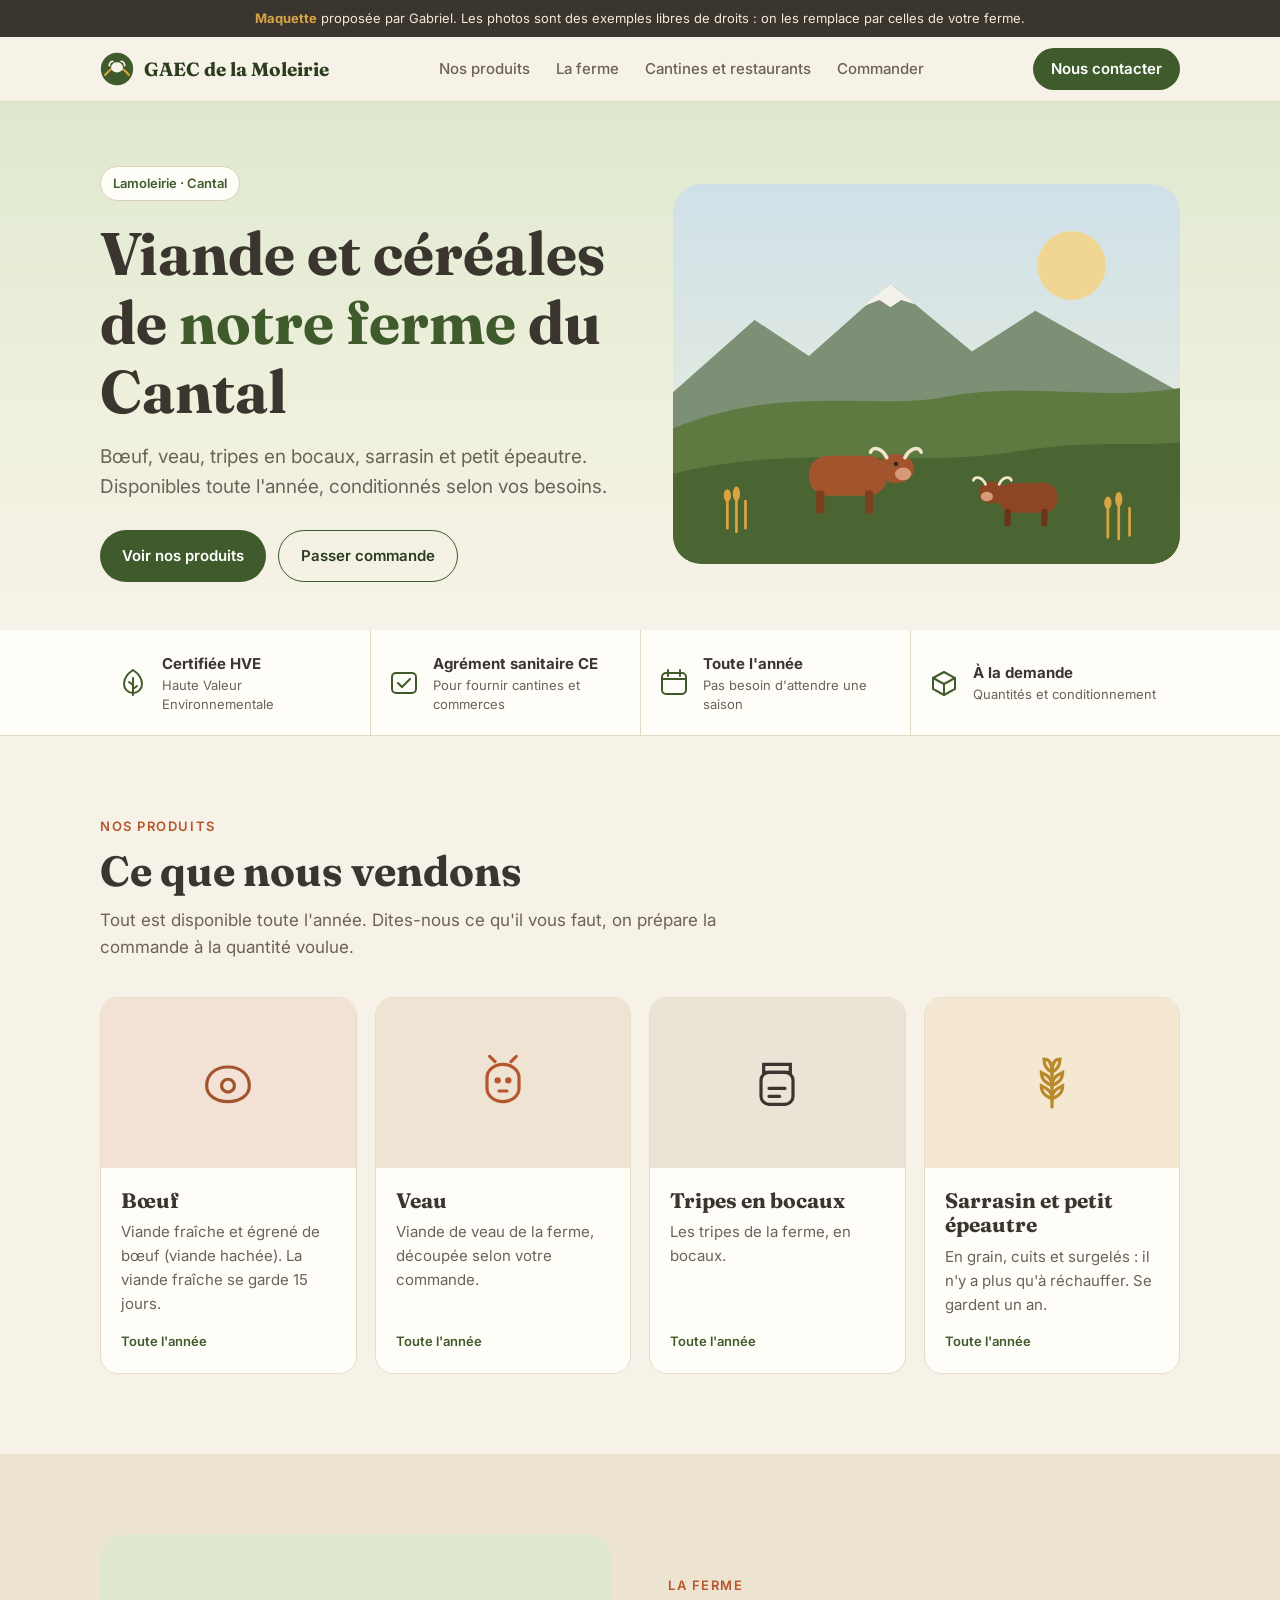
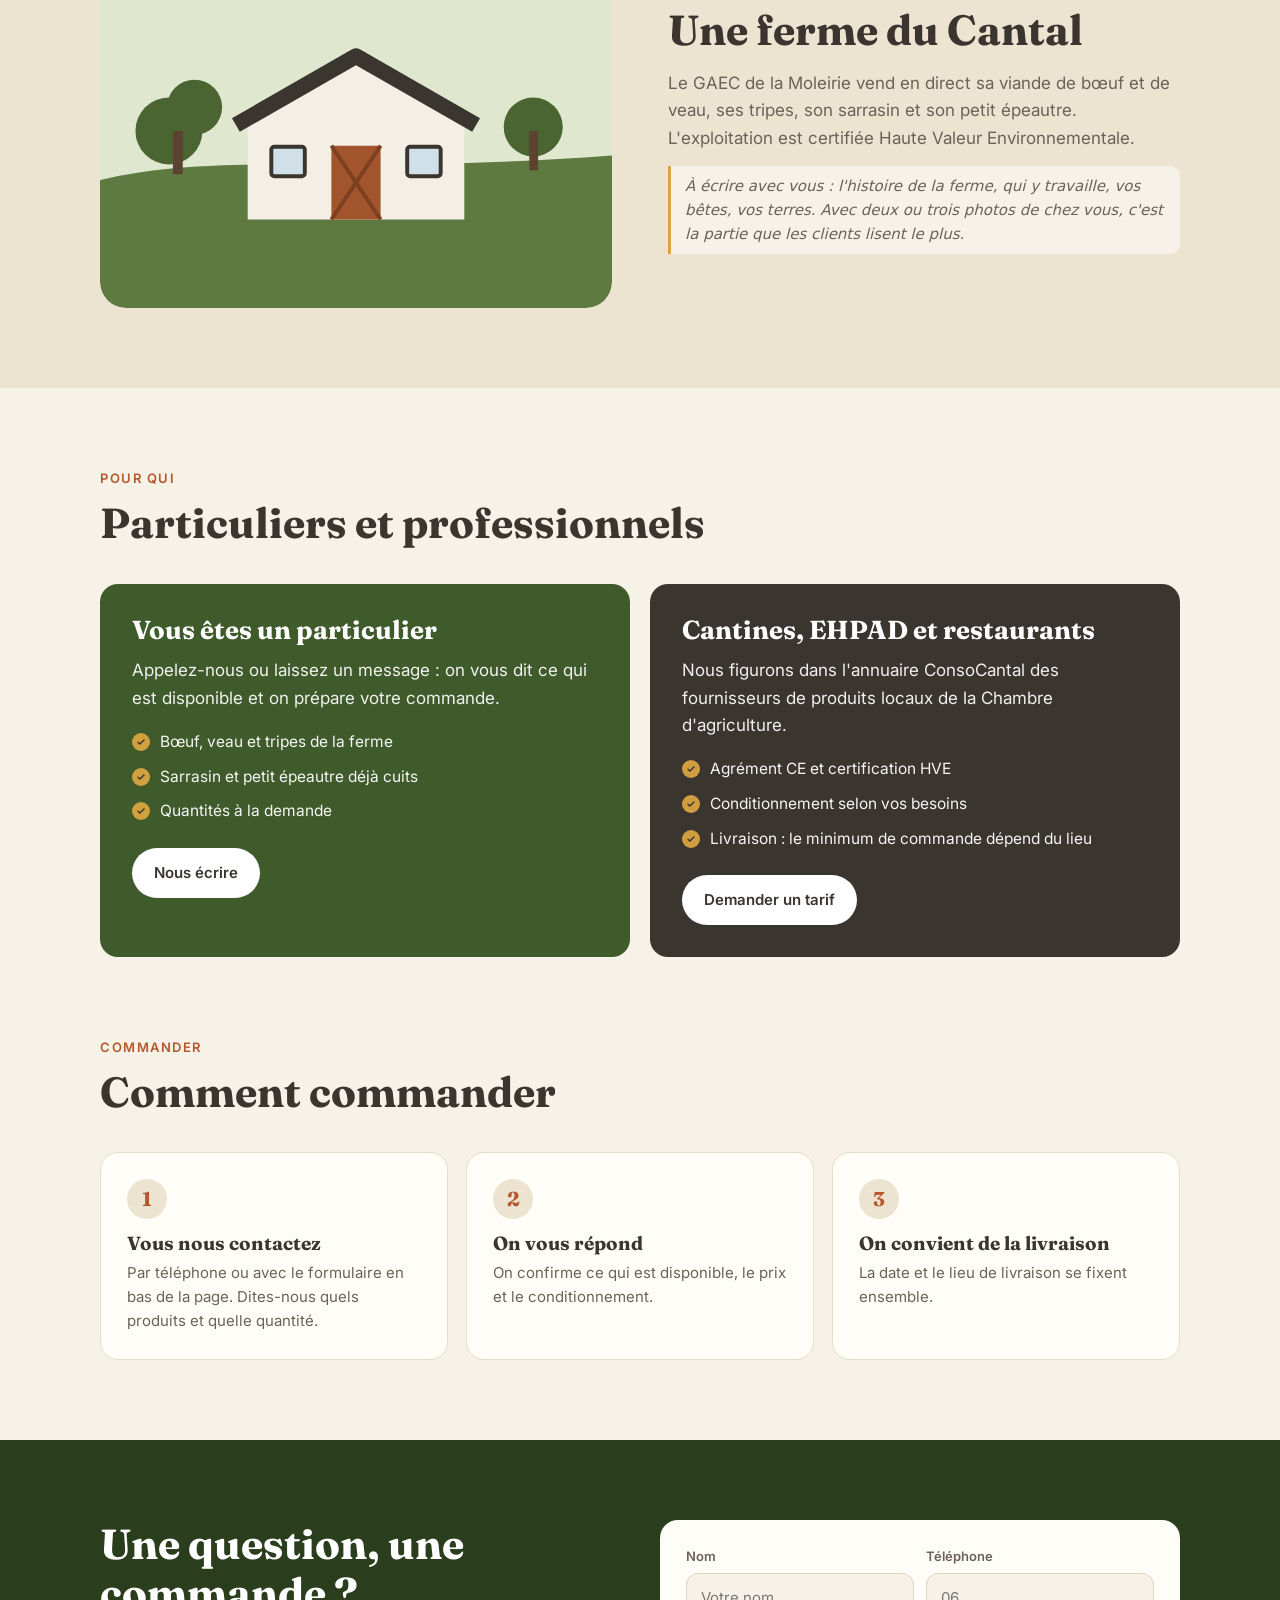
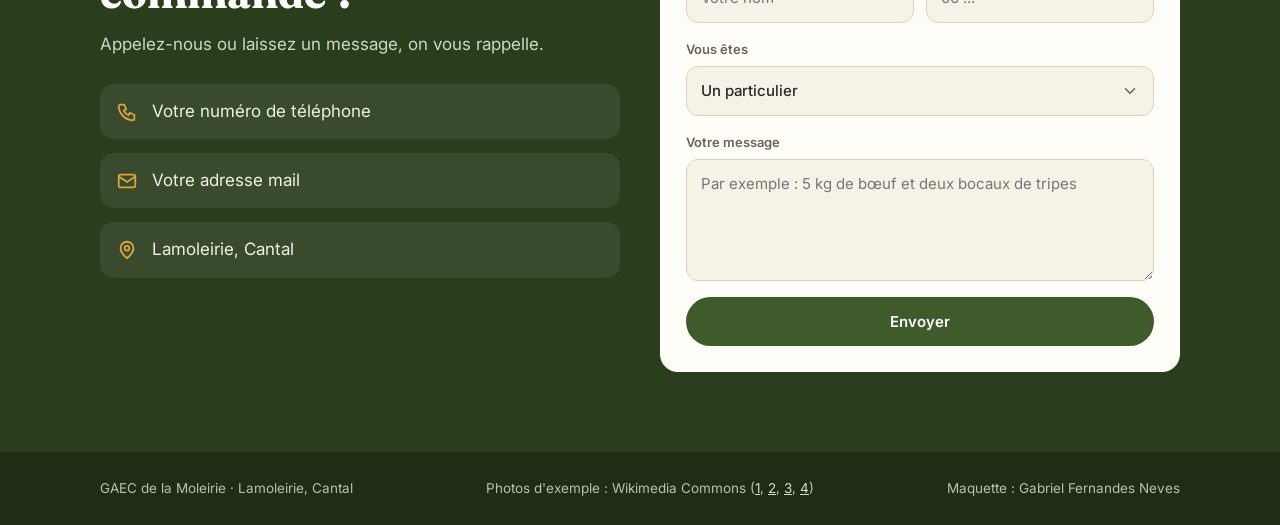
==== commit 0b131897: "Maquette Moleirie : photos d'exemple libres (Wikimedia Commons), dessin en secours Co-Authored-By: C" ====
--- a/gaec-moleirie/index.html
+++ b/gaec-moleirie/index.html
@@ -48,6 +48,12 @@
   .hero .actions{display:flex;gap:12px;flex-wrap:wrap}
   .hero-art{width:100%;height:auto;display:block;border-radius:28px;overflow:hidden}
 
+  .media{position:relative;overflow:hidden}
+  .media > img.vraie{position:absolute;inset:0;width:100%;height:100%;object-fit:cover;z-index:1}
+  .hero .media{border-radius:28px;aspect-ratio:4/3}
+  .hero .media svg{width:100%;height:100%;display:block}
+  .ferme .media{border-radius:26px;aspect-ratio:520/380}
+  .ferme .media svg{width:100%;height:100%;display:block}
   .gages{background:var(--blanc);border-bottom:1px solid var(--trait)}
   .gages .wrap{display:grid;grid-template-columns:repeat(4,1fr);gap:0}
   .gage{display:flex;gap:12px;align-items:center;padding:22px 16px}
@@ -65,7 +71,7 @@
   .produits{display:grid;grid-template-columns:repeat(4,1fr);gap:18px}
   .carte{background:var(--blanc);border:1px solid #e6dcc8;border-radius:var(--rayon);overflow:hidden;display:flex;flex-direction:column;transition:transform .2s,box-shadow .2s}
   .carte:hover{transform:translateY(-3px);box-shadow:0 14px 30px -18px rgba(59,53,48,.45)}
-  .carte .photo{height:130px;background:var(--sable);position:relative}
+  .carte .photo{height:170px;background:var(--sable);position:relative}
   .carte .photo img{width:100%;height:100%;object-fit:cover}
   .carte .photo.dessin{display:grid;place-items:center}
   .carte .corps{padding:20px 20px 22px;display:flex;flex-direction:column;gap:8px;flex:1}
@@ -166,7 +172,7 @@
 </head>
 <body>
 
-<div class="bandeau"><b>Maquette</b> proposée par Gabriel. Les dessins sont provisoires : on les remplace par les photos de votre ferme.</div>
+<div class="bandeau"><b>Maquette</b> proposée par Gabriel. Les photos sont des exemples libres de droits : on les remplace par celles de votre ferme.</div>
 
 <header class="nav">
   <div class="wrap">
@@ -195,6 +201,7 @@
         <a class="btn clair" href="#contact">Passer commande</a>
       </div>
     </div>
+    <div class="media"><img class="vraie" src="https://commons.wikimedia.org/wiki/Special:FilePath/Cantal_buron_puy-mary.jpg?width=1200" alt="Pâturages du Cantal près du Puy Mary" loading="lazy" referrerpolicy="no-referrer" onerror="this.remove()">
     <svg class="hero-art" viewBox="0 0 560 420" role="img" aria-label="Paysage du Cantal avec des vaches dans les prés">
       <defs>
         <linearGradient id="ciel" x1="0" y1="0" x2="0" y2="1"><stop offset="0" stop-color="#cfe0e8"/><stop offset="1" stop-color="#eef0dc"/></linearGradient>
@@ -225,6 +232,7 @@
       </g>
       <g fill="#d9a441"><ellipse cx="70" cy="342" rx="4" ry="8"/><ellipse cx="60" cy="344" rx="4" ry="7"/><ellipse cx="492" cy="348" rx="4" ry="8"/><ellipse cx="480" cy="352" rx="4" ry="7"/></g>
     </svg>
+    </div>
   </div>
 </section>
 
@@ -258,7 +266,7 @@
     </div>
     <div class="produits">
       <article class="carte">
-        <div class="photo dessin" style="background:#f3e1d6"><svg width="64" height="64" viewBox="0 0 24 24" fill="none" stroke="#a2552c" stroke-width="1.2" stroke-linecap="round"><path d="M4 13c0-4 3-7 8-7s8 3 8 7-4 6-8 6-8-2-8-6z"/><circle cx="12" cy="13" r="2.4"/></svg></div>
+        <div class="photo dessin media" style="background:#f3e1d6"><img class="vraie" src="https://commons.wikimedia.org/wiki/Special:FilePath/Vache_salers.jpg?width=700" alt="Vache Salers" loading="lazy" referrerpolicy="no-referrer" onerror="this.remove()"><svg width="64" height="64" viewBox="0 0 24 24" fill="none" stroke="#a2552c" stroke-width="1.2" stroke-linecap="round"><path d="M4 13c0-4 3-7 8-7s8 3 8 7-4 6-8 6-8-2-8-6z"/><circle cx="12" cy="13" r="2.4"/></svg></div>
         <div class="corps">
           <h3>Bœuf</h3>
           <p>Viande fraîche et égrené de bœuf (viande hachée). La viande fraîche se garde 15 jours.</p>
@@ -282,7 +290,7 @@
         </div>
       </article>
       <article class="carte">
-        <div class="photo dessin" style="background:#f4e8d2"><svg width="64" height="64" viewBox="0 0 24 24" fill="none" stroke="#b98a2a" stroke-width="1.2" stroke-linecap="round"><path d="M12 21V8"/><path d="M12 8c-2-1-3-3-3-5 2 0 3 2 3 5zM12 8c2-1 3-3 3-5-2 0-3 2-3 5zM12 13c-2-1-4-2-4-5 2 1 4 2 4 5zM12 13c2-1 4-2 4-5-2 1-4 2-4 5zM12 18c-2-1-4-2-4-5 2 1 4 2 4 5zM12 18c2-1 4-2 4-5-2 1-4 2-4 5z"/></svg></div>
+        <div class="photo dessin media" style="background:#f4e8d2"><img class="vraie" src="https://commons.wikimedia.org/wiki/Special:FilePath/Graines_de_sarrasin.jpg?width=700" alt="Graines de sarrasin" loading="lazy" referrerpolicy="no-referrer" onerror="this.remove()"><svg width="64" height="64" viewBox="0 0 24 24" fill="none" stroke="#b98a2a" stroke-width="1.2" stroke-linecap="round"><path d="M12 21V8"/><path d="M12 8c-2-1-3-3-3-5 2 0 3 2 3 5zM12 8c2-1 3-3 3-5-2 0-3 2-3 5zM12 13c-2-1-4-2-4-5 2 1 4 2 4 5zM12 13c2-1 4-2 4-5-2 1-4 2-4 5zM12 18c-2-1-4-2-4-5 2 1 4 2 4 5zM12 18c2-1 4-2 4-5-2 1-4 2-4 5z"/></svg></div>
         <div class="corps">
           <h3>Sarrasin et petit épeautre</h3>
           <p>En grain, cuits et surgelés : il n'y a plus qu'à réchauffer. Se gardent un an.</p>
@@ -295,6 +303,7 @@
 
 <section class="ferme" id="ferme">
   <div class="wrap">
+    <div class="media"><img class="vraie" src="https://commons.wikimedia.org/wiki/Special:FilePath/Puy_Violent,_Cantal,_France.jpg?width=1100" alt="Paysage du Cantal" loading="lazy" referrerpolicy="no-referrer" onerror="this.remove()">
     <svg viewBox="0 0 520 380" role="img" aria-label="Illustration de la ferme" style="width:100%;height:auto">
       <rect width="520" height="380" rx="26" fill="#dfe8cf"/>
       <path d="M0 250 C120 220 260 245 520 225 V380 H0Z" fill="#5f7a40"/>
@@ -309,6 +318,7 @@
       <g fill="#4a6531"><circle cx="70" cy="200" r="34"/><circle cx="96" cy="176" r="28"/><rect x="74" y="200" width="10" height="44" fill="#5a4330"/></g>
       <g fill="#4a6531"><circle cx="440" cy="196" r="30"/><rect x="436" y="200" width="9" height="40" fill="#5a4330"/></g>
     </svg>
+    </div>
     <div>
       <div class="titre-sec" style="margin-bottom:16px">
         <div class="sur">La ferme</div>
@@ -404,6 +414,7 @@
 <footer>
   <div class="wrap">
     <span>GAEC de la Moleirie · Lamoleirie, Cantal</span>
+    <span>Photos d'exemple : Wikimedia Commons (<a href="https://commons.wikimedia.org/wiki/File:Cantal_buron_puy-mary.jpg">1</a>, <a href="https://commons.wikimedia.org/wiki/File:Puy_Violent,_Cantal,_France.jpg">2</a>, <a href="https://commons.wikimedia.org/wiki/File:Vache_salers.jpg">3</a>, <a href="https://commons.wikimedia.org/wiki/File:Graines_de_sarrasin.jpg">4</a>)</span>
     <span>Maquette : Gabriel Fernandes Neves</span>
   </div>
 </footer>
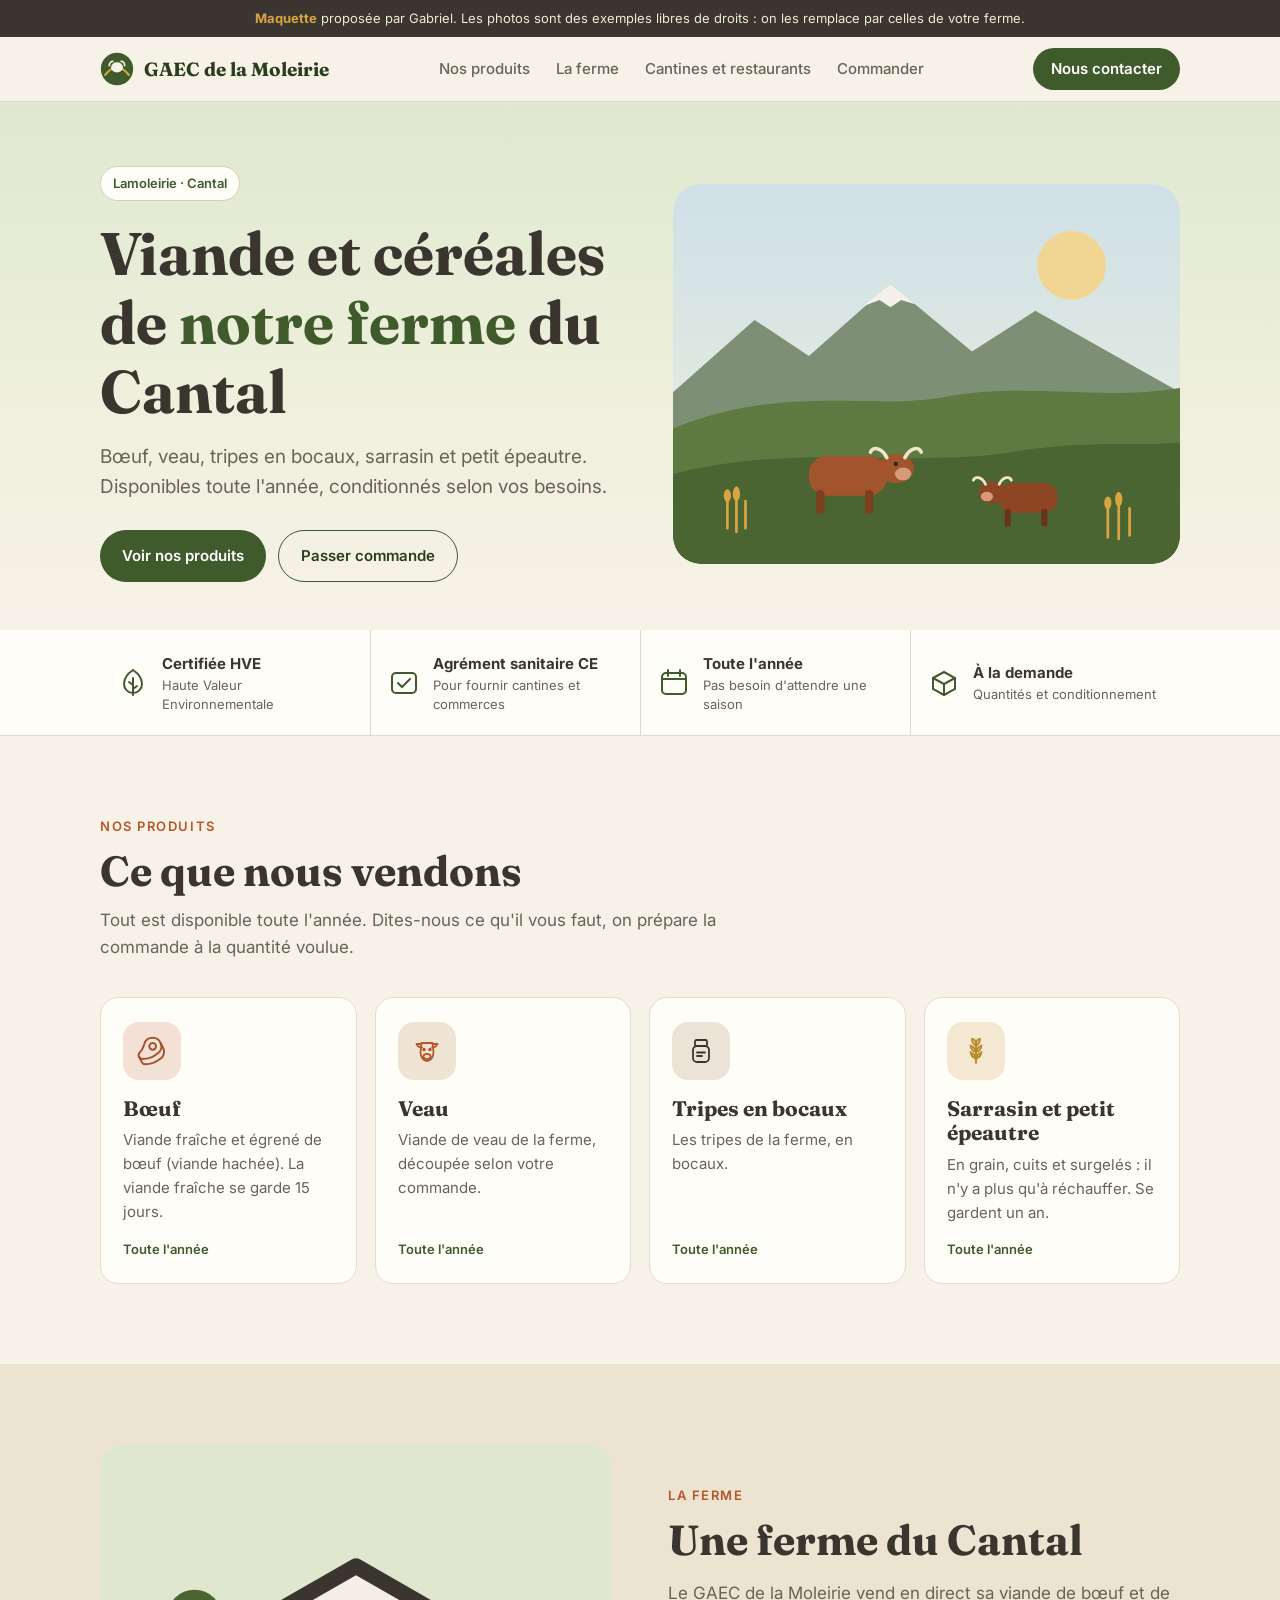
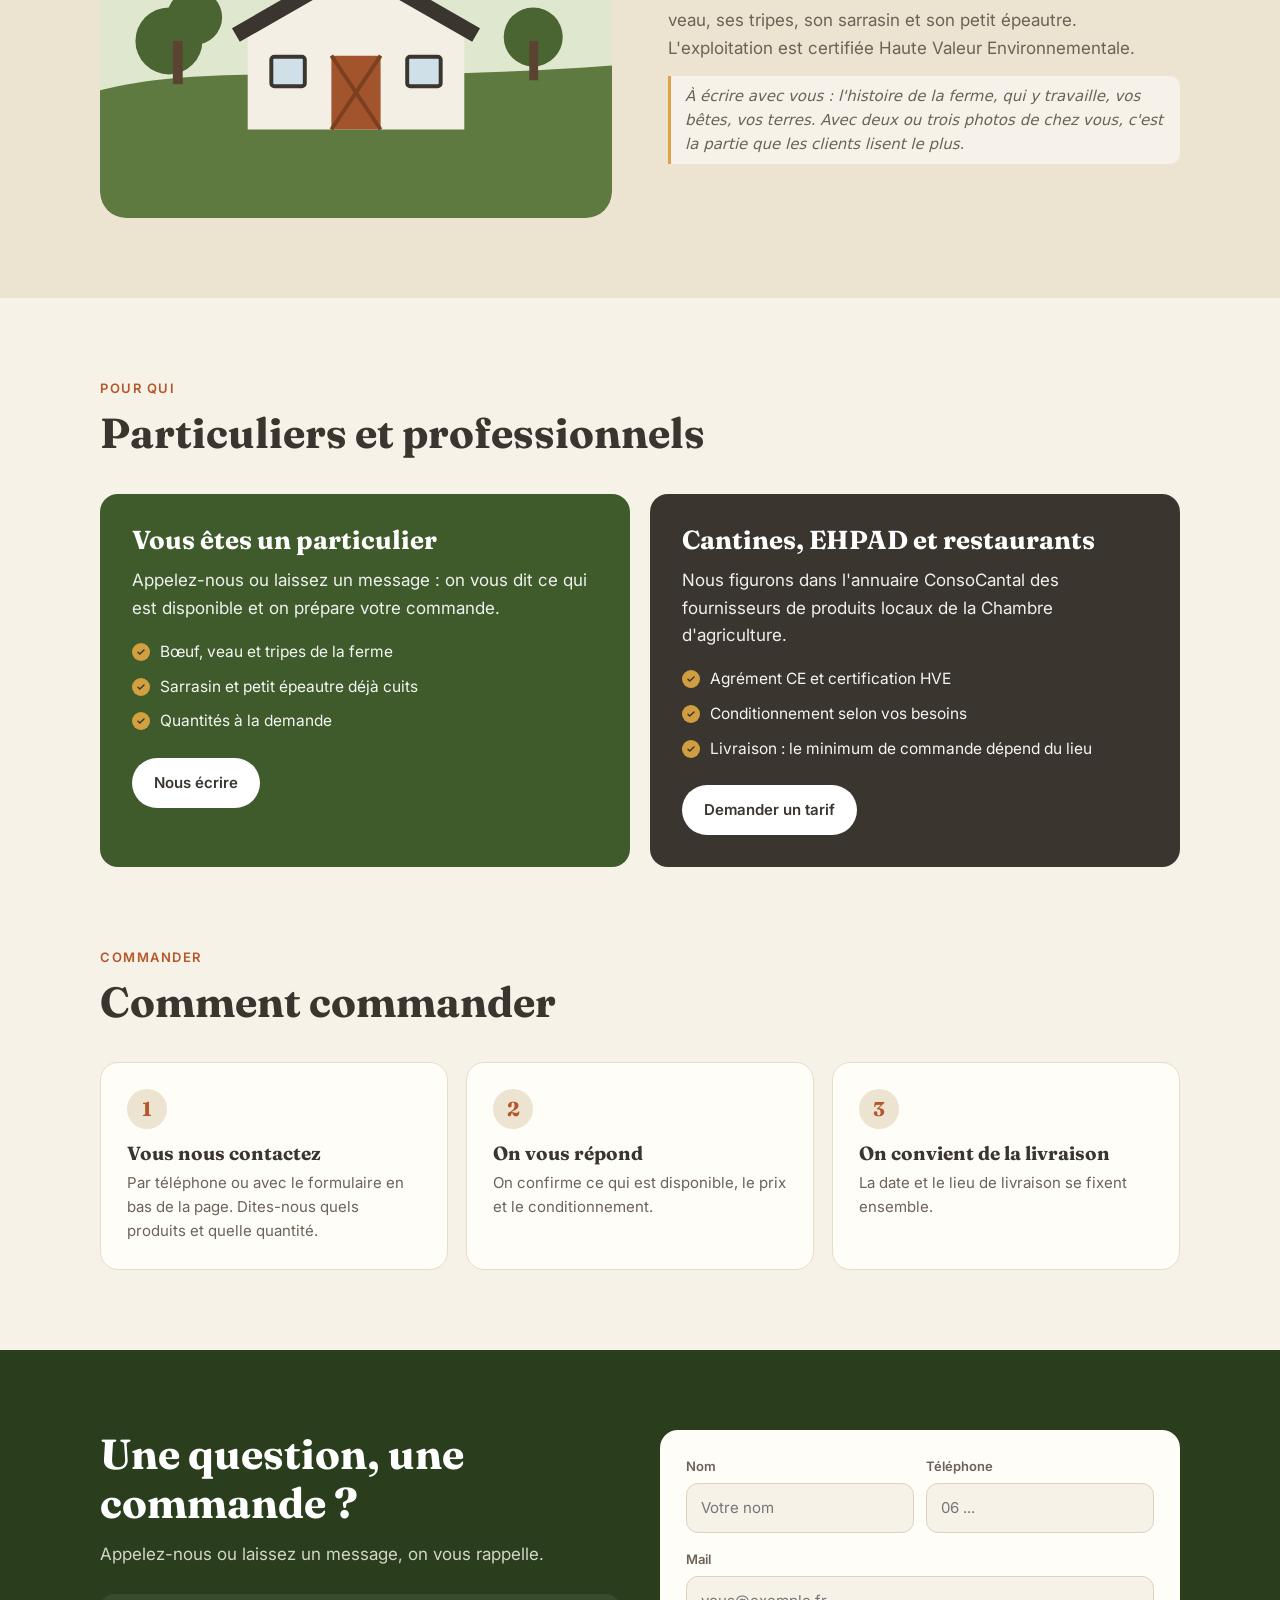
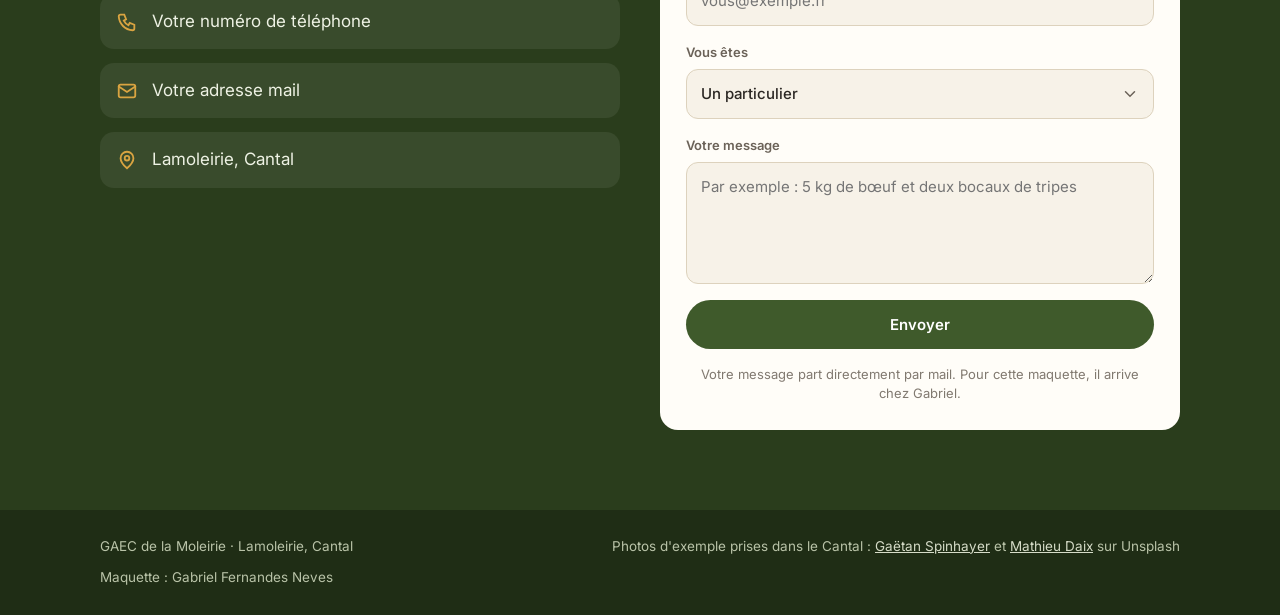
==== commit 137c5b5f: "Maquette Moleirie : photos du Cantal (Unsplash), pictos produits, formulaire qui envoie par mail (Fo" ====
--- a/gaec-moleirie/index.html
+++ b/gaec-moleirie/index.html
@@ -71,10 +71,9 @@
   .produits{display:grid;grid-template-columns:repeat(4,1fr);gap:18px}
   .carte{background:var(--blanc);border:1px solid #e6dcc8;border-radius:var(--rayon);overflow:hidden;display:flex;flex-direction:column;transition:transform .2s,box-shadow .2s}
   .carte:hover{transform:translateY(-3px);box-shadow:0 14px 30px -18px rgba(59,53,48,.45)}
-  .carte .photo{height:170px;background:var(--sable);position:relative}
-  .carte .photo img{width:100%;height:100%;object-fit:cover}
-  .carte .photo.dessin{display:grid;place-items:center}
-  .carte .corps{padding:20px 20px 22px;display:flex;flex-direction:column;gap:8px;flex:1}
+  .carte .pastille{width:58px;height:58px;border-radius:16px;display:grid;place-items:center;margin:24px 22px 0}
+  .carte .pastille svg{width:32px;height:32px}
+  .carte .corps{padding:16px 22px 24px;display:flex;flex-direction:column;gap:8px;flex:1}
   .carte h3{font-size:21px}
   .carte p{font-size:15px;color:var(--doux)}
   .carte .meta{margin-top:auto;padding-top:6px;font-size:13px;font-weight:600;color:var(--herbe)}
@@ -111,7 +110,8 @@
   .info{display:flex;gap:14px;align-items:center;background:rgba(255,255,255,.07);border-radius:14px;padding:14px 16px}
   .info svg{flex:none;width:22px;height:22px;stroke:var(--or)}
 
-  form{background:var(--blanc);color:var(--texte);border-radius:var(--rayon);padding:26px;display:grid;gap:16px}
+  form{position:relative;background:var(--blanc);color:var(--texte);border-radius:var(--rayon);padding:26px}
+  .champs{display:grid;gap:16px}
   .champ{display:grid;gap:6px}
   .champ > span{font-size:13px;font-weight:600;color:var(--doux)}
   input,textarea{font:inherit;font-size:15px;padding:12px 14px;border:1.5px solid #ddd2bd;border-radius:12px;background:var(--creme);color:var(--texte);width:100%}
@@ -119,8 +119,20 @@
   input:focus,textarea:focus{outline:none;border-color:var(--herbe);box-shadow:0 0 0 3px rgba(63,90,43,.15)}
   .row2{display:grid;grid-template-columns:1fr 1fr;gap:12px}
   form .btn{justify-content:center;width:100%;padding:15px}
-  .merci{display:none;text-align:center;font-size:14px;color:var(--herbe);font-weight:600}
-  form.envoye .merci{display:block}
+  form .btn:disabled{opacity:.7;cursor:wait;transform:none}
+  input.faux,textarea.faux{border-color:#c0583a;box-shadow:0 0 0 3px rgba(192,88,58,.12)}
+  .etat{font-size:14px;line-height:1.5;color:#a8452a;min-height:0}
+  .etat:empty{display:none}
+  .etat a{font-weight:600}
+  .note{font-size:13px;color:var(--doux);line-height:1.5;text-align:center}
+  .piege{position:absolute;left:-10000px;width:1px;height:1px;opacity:0}
+  .merci{display:none;text-align:center;padding:28px 8px;justify-items:center;gap:10px}
+  .merci svg{width:56px;height:56px}
+  .merci b{font-family:Fraunces,serif;font-size:24px;color:var(--pierre)}
+  .merci p{color:var(--doux);font-size:15px}
+  .merci button{font:inherit;font-size:14px;font-weight:600;color:var(--herbe);background:none;border:none;cursor:pointer;text-decoration:underline;margin-top:6px}
+  form.envoye .champs{display:none}
+  form.envoye .merci{display:grid}
 
   /* Liste déroulante sur mesure */
   .choix{position:relative}
@@ -201,7 +213,7 @@
         <a class="btn clair" href="#contact">Passer commande</a>
       </div>
     </div>
-    <div class="media"><img class="vraie" src="https://commons.wikimedia.org/wiki/Special:FilePath/Cantal_buron_puy-mary.jpg?width=1200" alt="Pâturages du Cantal près du Puy Mary" loading="lazy" referrerpolicy="no-referrer" onerror="this.remove()">
+    <div class="media"><img class="vraie" src="https://images.unsplash.com/photo-1663270687905-192c8666382e?auto=format&fit=crop&q=80&w=1200" srcset="https://images.unsplash.com/photo-1663270687905-192c8666382e?auto=format&fit=crop&q=80&w=700 700w, https://images.unsplash.com/photo-1663270687905-192c8666382e?auto=format&fit=crop&q=80&w=1200 1200w, https://images.unsplash.com/photo-1663270687905-192c8666382e?auto=format&fit=crop&q=80&w=1800 1800w" sizes="(max-width:860px) 100vw, 540px" alt="Vaches dans les prés du Cantal" fetchpriority="high" referrerpolicy="no-referrer" onerror="this.remove()">
     <svg class="hero-art" viewBox="0 0 560 420" role="img" aria-label="Paysage du Cantal avec des vaches dans les prés">
       <defs>
         <linearGradient id="ciel" x1="0" y1="0" x2="0" y2="1"><stop offset="0" stop-color="#cfe0e8"/><stop offset="1" stop-color="#eef0dc"/></linearGradient>
@@ -266,7 +278,7 @@
     </div>
     <div class="produits">
       <article class="carte">
-        <div class="photo dessin media" style="background:#f3e1d6"><img class="vraie" src="https://commons.wikimedia.org/wiki/Special:FilePath/Vache_salers.jpg?width=700" alt="Vache Salers" loading="lazy" referrerpolicy="no-referrer" onerror="this.remove()"><svg width="64" height="64" viewBox="0 0 24 24" fill="none" stroke="#a2552c" stroke-width="1.2" stroke-linecap="round"><path d="M4 13c0-4 3-7 8-7s8 3 8 7-4 6-8 6-8-2-8-6z"/><circle cx="12" cy="13" r="2.4"/></svg></div>
+        <div class="pastille" style="background:#f3e1d6" aria-hidden="true"><svg viewBox="0 0 24 24" fill="none" stroke="#a2552c" stroke-width="1.5" stroke-linecap="round" stroke-linejoin="round"><circle cx="12.5" cy="8.5" r="2.5"/><path d="M12.5 2a6.5 6.5 0 0 0-6.22 4.6c-1.1 3.13-.78 3.9-3.18 6.08A3 3 0 0 0 5 18c4 0 8.4-1.8 11.4-4.3A6.5 6.5 0 0 0 12.5 2Z"/><path d="m18.5 6 2.19 4.5a6.48 6.48 0 0 1 .31 2 6.49 6.49 0 0 1-2.6 5.2C15.4 20.2 11 22 7 22a3 3 0 0 1-2.68-1.66L2.4 16.5"/></svg></div>
         <div class="corps">
           <h3>Bœuf</h3>
           <p>Viande fraîche et égrené de bœuf (viande hachée). La viande fraîche se garde 15 jours.</p>
@@ -274,7 +286,7 @@
         </div>
       </article>
       <article class="carte">
-        <div class="photo dessin" style="background:#efe3d4"><svg width="64" height="64" viewBox="0 0 24 24" fill="none" stroke="#b5562b" stroke-width="1.2" stroke-linecap="round"><path d="M6 10c0-3 3-5 6-5s6 2 6 5v4c0 3-3 5-6 5s-6-2-6-5z"/><path d="M9 4 7 2M15 4l2-2"/><circle cx="10" cy="11" r=".6" fill="#b5562b"/><circle cx="14" cy="11" r=".6" fill="#b5562b"/><path d="M10.5 15h3"/></svg></div>
+        <div class="pastille" style="background:#efe3d4" aria-hidden="true"><svg viewBox="0 0 32 32" fill="none" stroke="#b5562b" stroke-width="1.8" stroke-linecap="round" stroke-linejoin="round"><path d="M10.5 9H5.5c1 2.4 3 3.6 5.4 3.4M21.5 9h5c-1 2.4-3 3.6-5.4 3.4"/><path d="M10.5 8h11l1 9c0 5-3 9-6.5 9s-6.5-4-6.5-9z"/><ellipse cx="16" cy="21.5" rx="3.6" ry="2.6"/><circle cx="13" cy="14.5" r=".9" fill="#b5562b"/><circle cx="19" cy="14.5" r=".9" fill="#b5562b"/></svg></div>
         <div class="corps">
           <h3>Veau</h3>
           <p>Viande de veau de la ferme, découpée selon votre commande.</p>
@@ -282,7 +294,7 @@
         </div>
       </article>
       <article class="carte">
-        <div class="photo dessin" style="background:#ebe4d6"><svg width="64" height="64" viewBox="0 0 24 24" fill="none" stroke="#3b3530" stroke-width="1.2" stroke-linecap="round"><rect x="6" y="8" width="12" height="12" rx="3"/><path d="M7 5h10v3H7z"/><path d="M9 14h6M9 17h4"/></svg></div>
+        <div class="pastille" style="background:#ebe4d6" aria-hidden="true"><svg viewBox="0 0 32 32" fill="none" stroke="#3b3530" stroke-width="1.8" stroke-linecap="round" stroke-linejoin="round"><rect x="8" y="11" width="16" height="16" rx="4"/><rect x="10" y="5" width="12" height="6" rx="1.5"/><path d="M12 17.5h8M12 21h5"/></svg></div>
         <div class="corps">
           <h3>Tripes en bocaux</h3>
           <p>Les tripes de la ferme, en bocaux.</p>
@@ -290,7 +302,7 @@
         </div>
       </article>
       <article class="carte">
-        <div class="photo dessin media" style="background:#f4e8d2"><img class="vraie" src="https://commons.wikimedia.org/wiki/Special:FilePath/Graines_de_sarrasin.jpg?width=700" alt="Graines de sarrasin" loading="lazy" referrerpolicy="no-referrer" onerror="this.remove()"><svg width="64" height="64" viewBox="0 0 24 24" fill="none" stroke="#b98a2a" stroke-width="1.2" stroke-linecap="round"><path d="M12 21V8"/><path d="M12 8c-2-1-3-3-3-5 2 0 3 2 3 5zM12 8c2-1 3-3 3-5-2 0-3 2-3 5zM12 13c-2-1-4-2-4-5 2 1 4 2 4 5zM12 13c2-1 4-2 4-5-2 1-4 2-4 5zM12 18c-2-1-4-2-4-5 2 1 4 2 4 5zM12 18c2-1 4-2 4-5-2 1-4 2-4 5z"/></svg></div>
+        <div class="pastille" style="background:#f4e8d2" aria-hidden="true"><svg viewBox="0 0 24 24" fill="none" stroke="#b98a2a" stroke-width="1.4" stroke-linecap="round"><path d="M12 21V8"/><path d="M12 8c-2-1-3-3-3-5 2 0 3 2 3 5zM12 8c2-1 3-3 3-5-2 0-3 2-3 5zM12 13c-2-1-4-2-4-5 2 1 4 2 4 5zM12 13c2-1 4-2 4-5-2 1-4 2-4 5zM12 18c-2-1-4-2-4-5 2 1 4 2 4 5zM12 18c2-1 4-2 4-5-2 1-4 2-4 5z"/></svg></div>
         <div class="corps">
           <h3>Sarrasin et petit épeautre</h3>
           <p>En grain, cuits et surgelés : il n'y a plus qu'à réchauffer. Se gardent un an.</p>
@@ -303,7 +315,7 @@
 
 <section class="ferme" id="ferme">
   <div class="wrap">
-    <div class="media"><img class="vraie" src="https://commons.wikimedia.org/wiki/Special:FilePath/Puy_Violent,_Cantal,_France.jpg?width=1100" alt="Paysage du Cantal" loading="lazy" referrerpolicy="no-referrer" onerror="this.remove()">
+    <div class="media"><img class="vraie" src="https://images.unsplash.com/photo-1650012393239-c7a05a74bff9?auto=format&fit=crop&q=80&w=1200" srcset="https://images.unsplash.com/photo-1650012393239-c7a05a74bff9?auto=format&fit=crop&q=80&w=700 700w, https://images.unsplash.com/photo-1650012393239-c7a05a74bff9?auto=format&fit=crop&q=80&w=1200 1200w, https://images.unsplash.com/photo-1650012393239-c7a05a74bff9?auto=format&fit=crop&q=80&w=1800 1800w" sizes="(max-width:860px) 100vw, 530px" alt="Prés et volcans du Cantal" loading="lazy" referrerpolicy="no-referrer" onerror="this.remove()">
     <svg viewBox="0 0 520 380" role="img" aria-label="Illustration de la ferme" style="width:100%;height:auto">
       <rect width="520" height="380" rx="26" fill="#dfe8cf"/>
       <path d="M0 250 C120 220 260 245 520 225 V380 H0Z" fill="#5f7a40"/>
@@ -387,26 +399,37 @@
       </div>
     </div>
     <form id="formulaire" novalidate>
-      <div class="row2">
-        <label class="champ"><span>Nom</span><input type="text" name="nom" placeholder="Votre nom" autocomplete="name"></label>
-        <label class="champ"><span>Téléphone</span><input type="tel" name="telephone" placeholder="06 ..." autocomplete="tel"></label>
-      </div>
-      <div class="champ">
-        <span id="choix-label">Vous êtes</span>
-        <div class="choix" id="choix">
-          <button type="button" class="choix-btn" aria-haspopup="listbox" aria-expanded="false" aria-labelledby="choix-label choix-valeur"><span id="choix-valeur">Un particulier</span><svg viewBox="0 0 24 24" fill="none" stroke-width="2" stroke-linecap="round"><path d="m6 9 6 6 6-6"/></svg></button>
-          <ul class="choix-liste" role="listbox" aria-labelledby="choix-label" tabindex="-1">
-            <li role="option" aria-selected="true" data-valeur="Un particulier"><div>Un particulier</div><svg class="coche" viewBox="0 0 24 24" fill="none" stroke-width="2.4" stroke-linecap="round"><path d="m5 12 5 5 9-10"/></svg></li>
-            <li role="option" aria-selected="false" data-valeur="Une cantine ou un EHPAD"><div>Une cantine ou un EHPAD</div><svg class="coche" viewBox="0 0 24 24" fill="none" stroke-width="2.4" stroke-linecap="round"><path d="m5 12 5 5 9-10"/></svg></li>
-            <li role="option" aria-selected="false" data-valeur="Un restaurant"><div>Un restaurant</div><svg class="coche" viewBox="0 0 24 24" fill="none" stroke-width="2.4" stroke-linecap="round"><path d="m5 12 5 5 9-10"/></svg></li>
-            <li role="option" aria-selected="false" data-valeur="Autre"><div>Autre</div><svg class="coche" viewBox="0 0 24 24" fill="none" stroke-width="2.4" stroke-linecap="round"><path d="m5 12 5 5 9-10"/></svg></li>
-          </ul>
-          <input type="hidden" name="type" value="Un particulier">
+      <div class="champs">
+        <div class="row2">
+          <label class="champ"><span>Nom</span><input type="text" name="nom" placeholder="Votre nom" autocomplete="name"></label>
+          <label class="champ"><span>Téléphone</span><input type="tel" name="telephone" placeholder="06 ..." autocomplete="tel"></label>
         </div>
-      </div>
-      <label class="champ"><span>Votre message</span><textarea name="message" rows="4" placeholder="Par exemple : 5 kg de bœuf et deux bocaux de tripes"></textarea></label>
-      <button class="btn" type="submit">Envoyer</button>
-      <p class="merci">Merci ! Sur le vrai site, ce message arrive directement dans votre boîte mail.</p>
+        <label class="champ"><span>Mail</span><input type="email" name="email" placeholder="vous@exemple.fr" autocomplete="email"></label>
+        <div class="champ">
+          <span id="choix-label">Vous êtes</span>
+          <div class="choix" id="choix">
+            <button type="button" class="choix-btn" aria-haspopup="listbox" aria-expanded="false" aria-labelledby="choix-label choix-valeur"><span id="choix-valeur">Un particulier</span><svg viewBox="0 0 24 24" fill="none" stroke-width="2" stroke-linecap="round"><path d="m6 9 6 6 6-6"/></svg></button>
+            <ul class="choix-liste" role="listbox" aria-labelledby="choix-label" tabindex="-1">
+              <li role="option" aria-selected="true" data-valeur="Un particulier"><div>Un particulier</div><svg class="coche" viewBox="0 0 24 24" fill="none" stroke-width="2.4" stroke-linecap="round"><path d="m5 12 5 5 9-10"/></svg></li>
+              <li role="option" aria-selected="false" data-valeur="Une cantine ou un EHPAD"><div>Une cantine ou un EHPAD</div><svg class="coche" viewBox="0 0 24 24" fill="none" stroke-width="2.4" stroke-linecap="round"><path d="m5 12 5 5 9-10"/></svg></li>
+              <li role="option" aria-selected="false" data-valeur="Un restaurant"><div>Un restaurant</div><svg class="coche" viewBox="0 0 24 24" fill="none" stroke-width="2.4" stroke-linecap="round"><path d="m5 12 5 5 9-10"/></svg></li>
+              <li role="option" aria-selected="false" data-valeur="Autre"><div>Autre</div><svg class="coche" viewBox="0 0 24 24" fill="none" stroke-width="2.4" stroke-linecap="round"><path d="m5 12 5 5 9-10"/></svg></li>
+            </ul>
+            <input type="hidden" name="type" value="Un particulier">
+          </div>
+        </div>
+        <label class="champ"><span>Votre message</span><textarea name="message" rows="4" placeholder="Par exemple : 5 kg de bœuf et deux bocaux de tripes"></textarea></label>
+        <input class="piege" type="text" name="_honey" tabindex="-1" autocomplete="off" aria-hidden="true">
+        <button class="btn" type="submit">Envoyer</button>
+        <p class="etat" role="status" aria-live="polite"></p>
+        <p class="note">Votre message part directement par mail. Pour cette maquette, il arrive chez Gabriel.</p>
+      </div>
+      <div class="merci" role="status">
+        <svg viewBox="0 0 56 56" fill="none"><circle cx="28" cy="28" r="27" fill="#e4ecd8"/><path d="m18 29 7 7 13-15" stroke="#3f5a2b" stroke-width="3.4" stroke-linecap="round" stroke-linejoin="round"/></svg>
+        <b>Message envoyé, merci !</b>
+        <p>On vous répond au plus vite, par téléphone ou par mail.</p>
+        <button type="button" id="encore">Envoyer un autre message</button>
+      </div>
     </form>
   </div>
 </section>
@@ -414,7 +437,7 @@
 <footer>
   <div class="wrap">
     <span>GAEC de la Moleirie · Lamoleirie, Cantal</span>
-    <span>Photos d'exemple : Wikimedia Commons (<a href="https://commons.wikimedia.org/wiki/File:Cantal_buron_puy-mary.jpg">1</a>, <a href="https://commons.wikimedia.org/wiki/File:Puy_Violent,_Cantal,_France.jpg">2</a>, <a href="https://commons.wikimedia.org/wiki/File:Vache_salers.jpg">3</a>, <a href="https://commons.wikimedia.org/wiki/File:Graines_de_sarrasin.jpg">4</a>)</span>
+    <span>Photos d'exemple prises dans le Cantal : <a href="https://unsplash.com/photos/lHy3EyiRnOw">Gaëtan Spinhayer</a> et <a href="https://unsplash.com/photos/zudcf8qtGYc">Mathieu Daix</a> sur Unsplash</span>
     <span>Maquette : Gabriel Fernandes Neves</span>
   </div>
 </footer>
@@ -460,10 +483,61 @@
     document.addEventListener("click",e=>{if(!choix.contains(e.target))fermer(false)});
   })();
 
-  // Formulaire (maquette : rien n'est envoyé)
-  document.getElementById("formulaire").addEventListener("submit",e=>{
-    e.preventDefault();e.target.classList.add("envoye");
-  });
+  // Formulaire : le message part par mail grâce à FormSubmit (gratuit, rien à installer sur le site)
+  (function(){
+    const DEST="gabrielsiteweb@gmail.com"; // sur le vrai site : l'adresse de la ferme
+    const f=document.getElementById("formulaire");
+    const ch=f.elements, etat=f.querySelector(".etat"), bouton=f.querySelector("button[type=submit]");
+
+    function parMail(d){
+      const corps="Nom : "+d.nom+"\nTéléphone : "+(d.telephone||"-")+"\nMail : "+(d.email||"-")+"\nVous êtes : "+d.type+"\n\n"+d.message;
+      return "mailto:"+DEST+"?subject="+encodeURIComponent("Message depuis le site")+"&body="+encodeURIComponent(corps);
+    }
+    function erreur(texte,champs){
+      champs.forEach(c=>c.classList.add("faux"));
+      etat.innerHTML=texte;
+    }
+    f.addEventListener("input",e=>e.target.classList.remove("faux"));
+
+    f.addEventListener("submit",async e=>{
+      e.preventDefault();
+      if(ch._honey.value)return;
+      const d={nom:ch.nom.value.trim(),telephone:ch.telephone.value.trim(),email:ch.email.value.trim(),type:ch.type.value,message:ch.message.value.trim()};
+      etat.innerHTML="";
+      const manque=[];
+      if(!d.nom)manque.push(ch.nom);
+      if(!d.message)manque.push(ch.message);
+      if(!d.telephone&&!d.email)manque.push(ch.telephone,ch.email);
+      if(manque.length)return erreur("Il manque votre nom, votre message, ou un moyen de vous répondre (téléphone ou mail).",manque);
+      if(d.email&&!/^[^\s@]+@[^\s@]+\.[^\s@]+$/.test(d.email))return erreur("L'adresse mail ne semble pas complète.",[ch.email]);
+
+      bouton.disabled=true;bouton.textContent="Envoi en cours...";
+      try{
+        const r=await fetch("https://formsubmit.co/ajax/"+DEST,{
+          method:"POST",
+          headers:{"Content-Type":"application/json","Accept":"application/json"},
+          body:JSON.stringify(Object.assign({
+            _subject:"Site GAEC de la Moleirie : message de "+d.nom,
+            _template:"table",
+            "Nom":d.nom,"Téléphone":d.telephone||"-","Mail":d.email||"-","Vous êtes":d.type,"Message":d.message
+          },d.email?{_replyto:d.email}:{}))
+        });
+        const j=await r.json().catch(()=>({}));
+        if(!r.ok||String(j.success)!=="true")throw new Error(j.message||r.status);
+        f.classList.add("envoye");
+      }catch(err){
+        etat.innerHTML='Le message n\'est pas parti. <a href="'+parMail(d)+'">Envoyez-le avec votre messagerie</a> ou appelez-nous.';
+      }finally{
+        bouton.disabled=false;bouton.textContent="Envoyer";
+      }
+    });
+    document.getElementById("encore").addEventListener("click",()=>{
+      f.reset();ch.type.value="Un particulier";
+      document.getElementById("choix-valeur").textContent="Un particulier";
+      f.querySelectorAll("[role=option]").forEach((o,i)=>o.setAttribute("aria-selected",i===0?"true":"false"));
+      f.classList.remove("envoye");
+    });
+  })();
 </script>
 </body>
 </html>
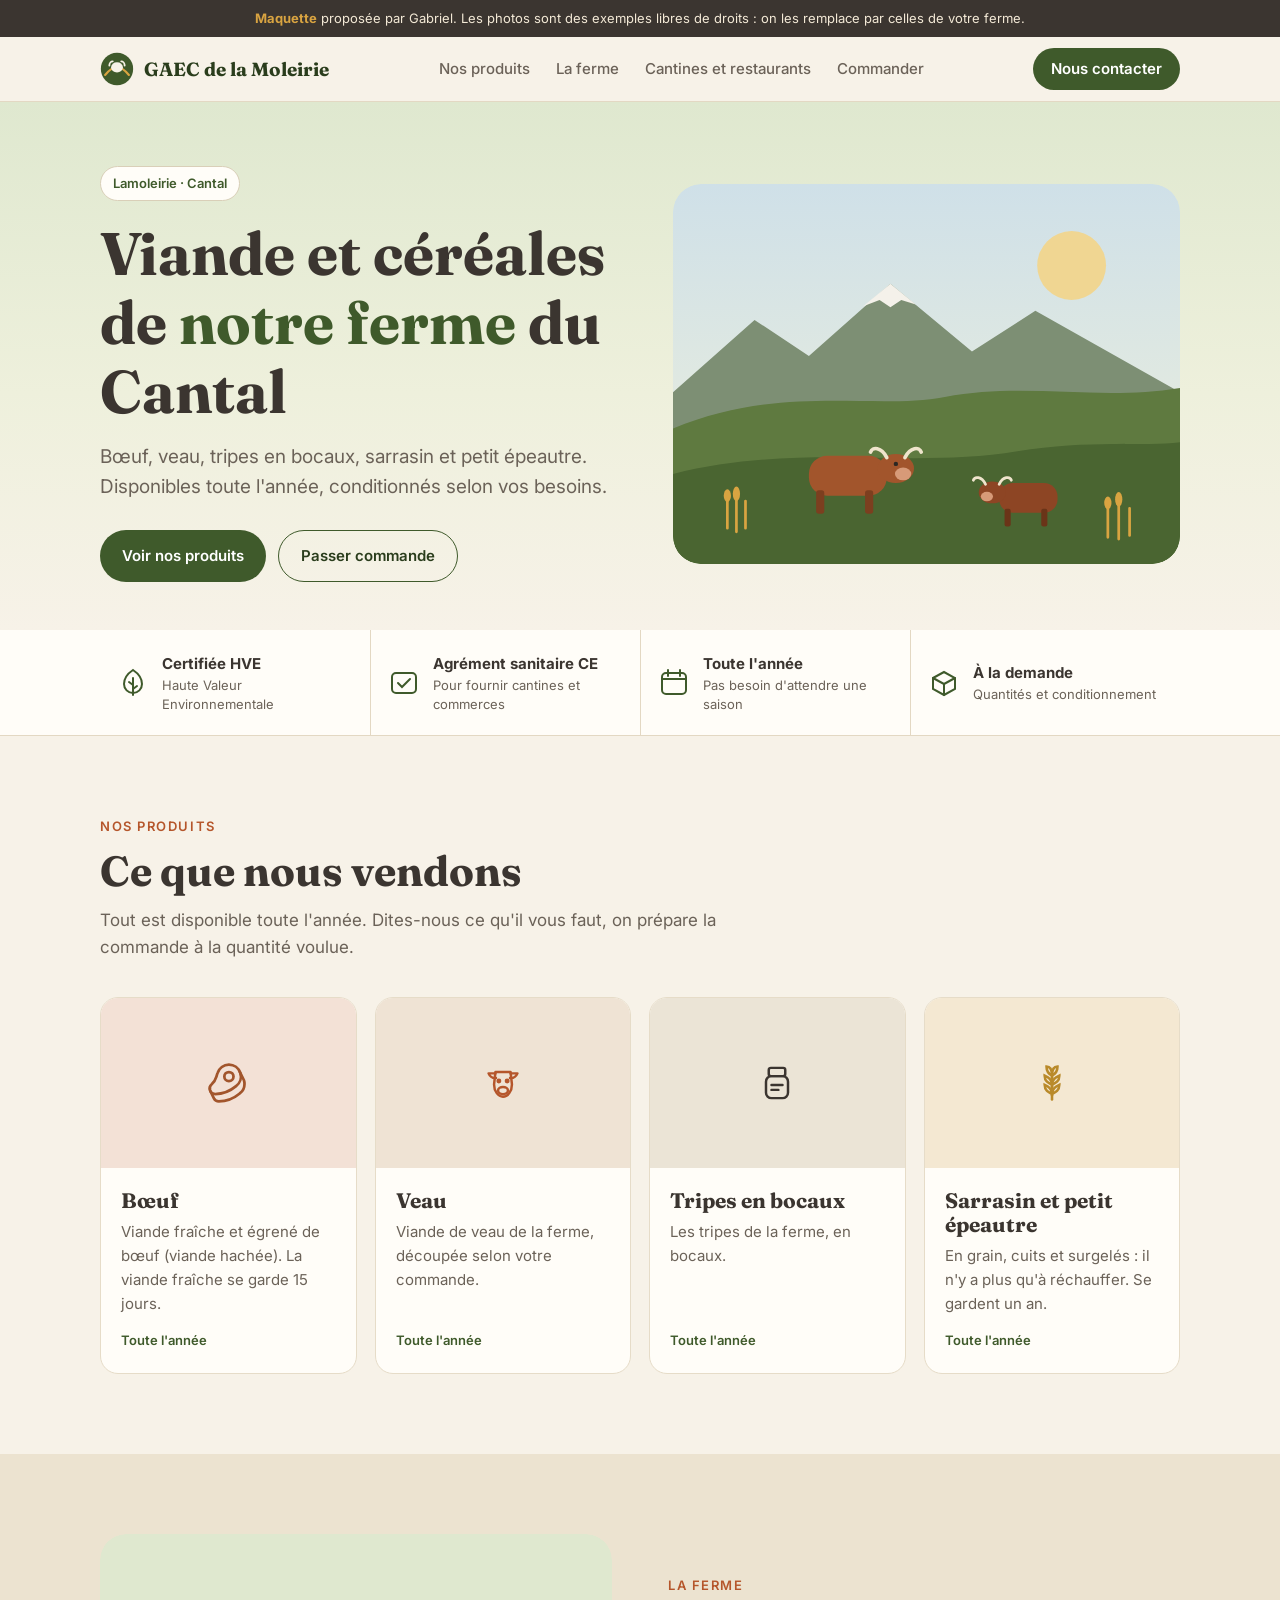
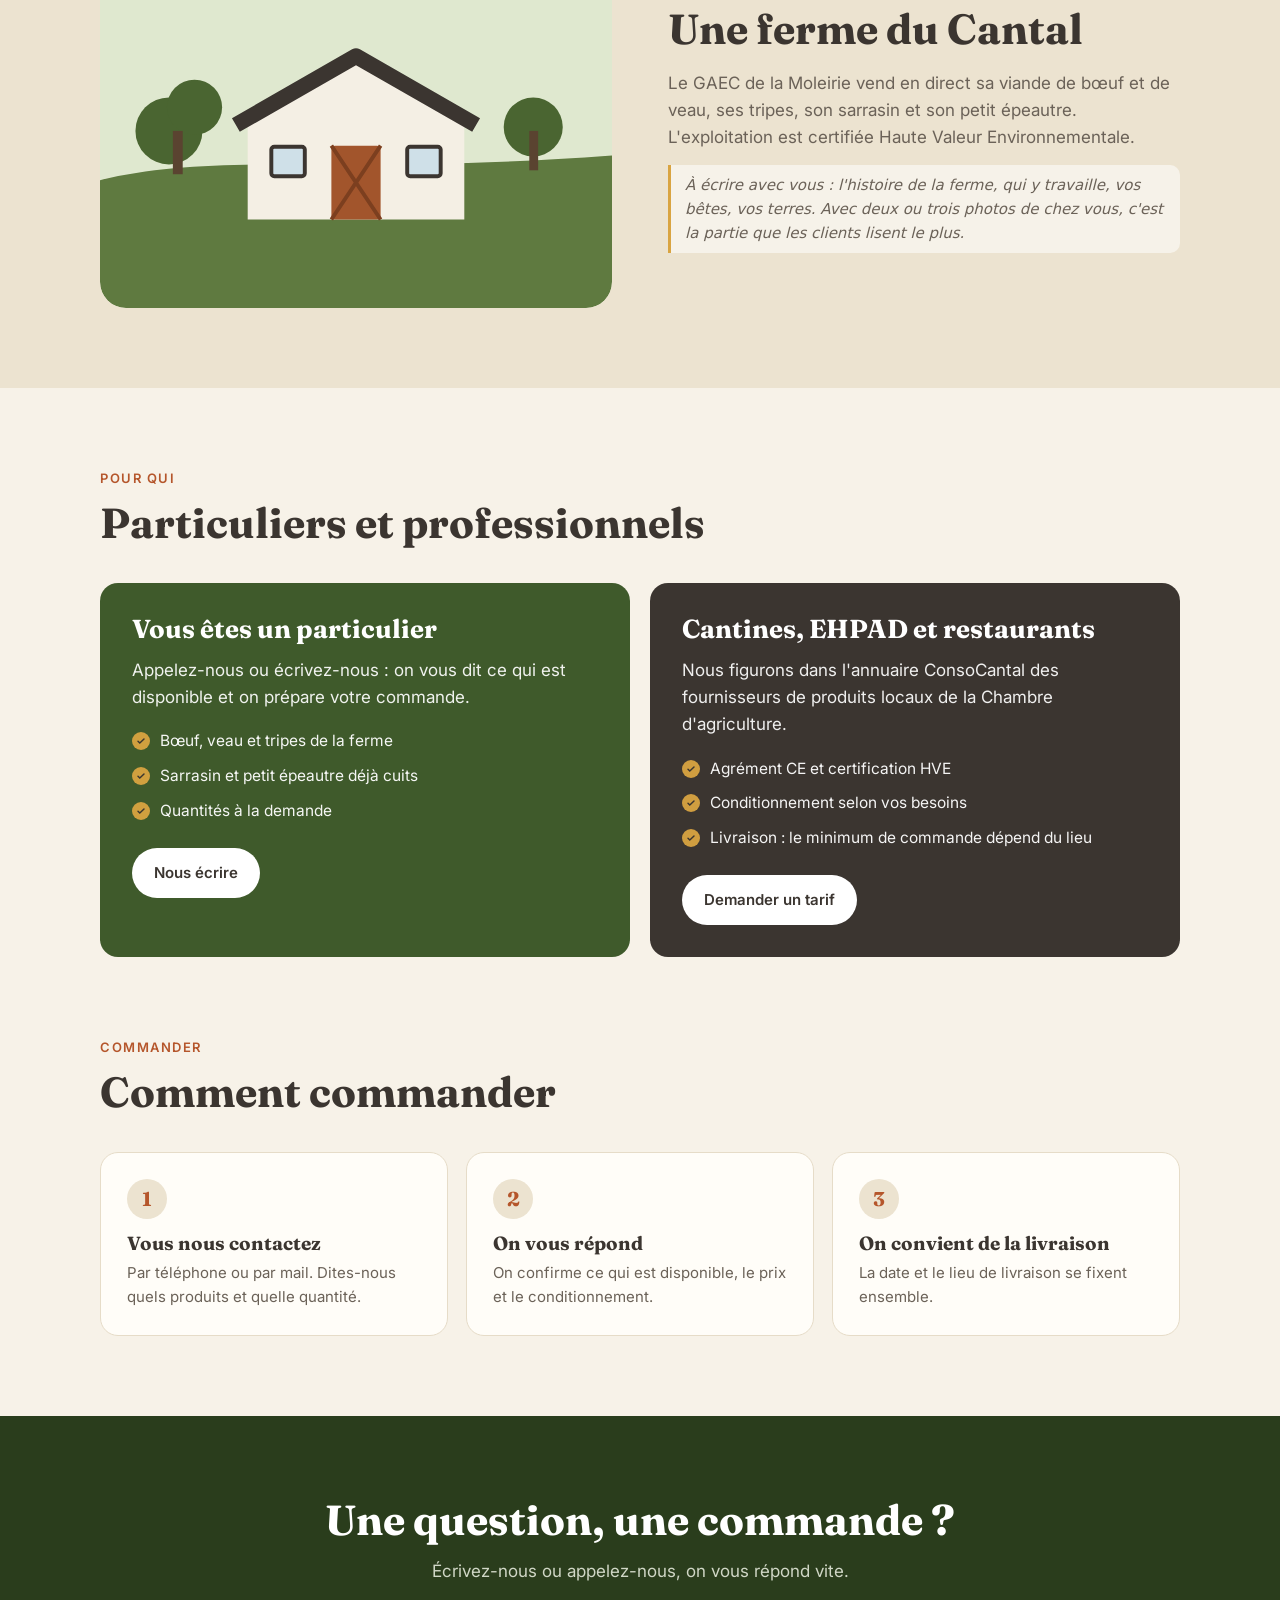
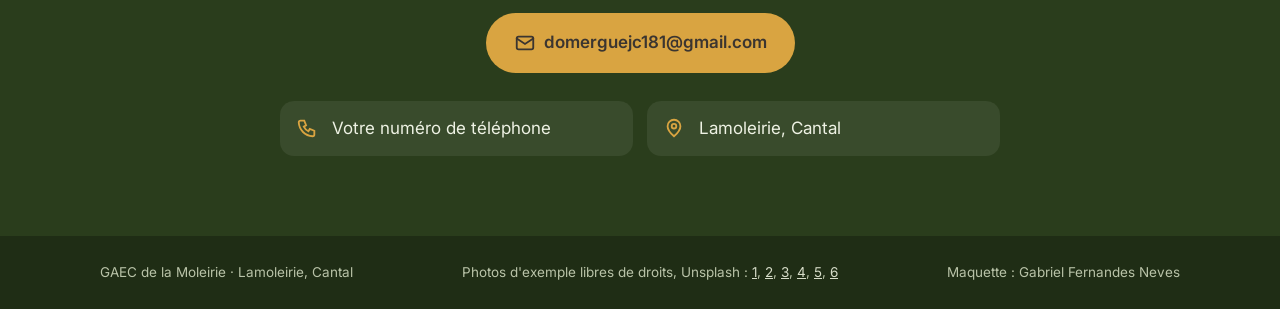
==== commit 401cb4c7: "Maquette Moleirie : photos sur les 4 produits, formulaire remplacé par leur adresse mail Co-Authored" ====
--- a/gaec-moleirie/index.html
+++ b/gaec-moleirie/index.html
@@ -71,9 +71,10 @@
   .produits{display:grid;grid-template-columns:repeat(4,1fr);gap:18px}
   .carte{background:var(--blanc);border:1px solid #e6dcc8;border-radius:var(--rayon);overflow:hidden;display:flex;flex-direction:column;transition:transform .2s,box-shadow .2s}
   .carte:hover{transform:translateY(-3px);box-shadow:0 14px 30px -18px rgba(59,53,48,.45)}
-  .carte .pastille{width:58px;height:58px;border-radius:16px;display:grid;place-items:center;margin:24px 22px 0}
-  .carte .pastille svg{width:32px;height:32px}
-  .carte .corps{padding:16px 22px 24px;display:flex;flex-direction:column;gap:8px;flex:1}
+  .carte .photo{position:relative;aspect-ratio:3/2;display:grid;place-items:center;overflow:hidden}
+  .carte .photo > svg{width:44px;height:44px}
+  .carte .photo img{position:absolute;inset:0;width:100%;height:100%;object-fit:cover}
+  .carte .corps{padding:20px 20px 22px;display:flex;flex-direction:column;gap:8px;flex:1}
   .carte h3{font-size:21px}
   .carte p{font-size:15px;color:var(--doux)}
   .carte .meta{margin-top:auto;padding-top:6px;font-size:13px;font-weight:600;color:var(--herbe)}
@@ -103,52 +104,16 @@
   .etape p{font-size:15px;color:var(--doux)}
 
   .contact{background:var(--herbe-fonce);color:#eef2e4}
-  .contact .wrap{display:grid;grid-template-columns:1fr 1fr;gap:40px;align-items:start}
+  .contact .wrap{max-width:760px;text-align:center}
   .contact h2{color:#fff;font-size:clamp(30px,3.6vw,42px);margin-bottom:14px}
   .contact p{opacity:.85}
-  .infos{display:grid;gap:14px;margin-top:26px}
+  .btn.mail{margin-top:28px;background:var(--or);color:var(--pierre);font-size:17px;padding:16px 28px;max-width:100%}
+  .btn.mail:hover{background:#e7b65a}
+  .btn.mail svg{flex:none;width:22px;height:22px;stroke:currentColor}
+  .btn.mail span{overflow-wrap:anywhere}
+  .infos{display:grid;grid-template-columns:1fr 1fr;gap:14px;margin-top:28px;text-align:left}
   .info{display:flex;gap:14px;align-items:center;background:rgba(255,255,255,.07);border-radius:14px;padding:14px 16px}
   .info svg{flex:none;width:22px;height:22px;stroke:var(--or)}
-
-  form{position:relative;background:var(--blanc);color:var(--texte);border-radius:var(--rayon);padding:26px}
-  .champs{display:grid;gap:16px}
-  .champ{display:grid;gap:6px}
-  .champ > span{font-size:13px;font-weight:600;color:var(--doux)}
-  input,textarea{font:inherit;font-size:15px;padding:12px 14px;border:1.5px solid #ddd2bd;border-radius:12px;background:var(--creme);color:var(--texte);width:100%}
-  textarea{resize:vertical;min-height:110px}
-  input:focus,textarea:focus{outline:none;border-color:var(--herbe);box-shadow:0 0 0 3px rgba(63,90,43,.15)}
-  .row2{display:grid;grid-template-columns:1fr 1fr;gap:12px}
-  form .btn{justify-content:center;width:100%;padding:15px}
-  form .btn:disabled{opacity:.7;cursor:wait;transform:none}
-  input.faux,textarea.faux{border-color:#c0583a;box-shadow:0 0 0 3px rgba(192,88,58,.12)}
-  .etat{font-size:14px;line-height:1.5;color:#a8452a;min-height:0}
-  .etat:empty{display:none}
-  .etat a{font-weight:600}
-  .note{font-size:13px;color:var(--doux);line-height:1.5;text-align:center}
-  .piege{position:absolute;left:-10000px;width:1px;height:1px;opacity:0}
-  .merci{display:none;text-align:center;padding:28px 8px;justify-items:center;gap:10px}
-  .merci svg{width:56px;height:56px}
-  .merci b{font-family:Fraunces,serif;font-size:24px;color:var(--pierre)}
-  .merci p{color:var(--doux);font-size:15px}
-  .merci button{font:inherit;font-size:14px;font-weight:600;color:var(--herbe);background:none;border:none;cursor:pointer;text-decoration:underline;margin-top:6px}
-  form.envoye .champs{display:none}
-  form.envoye .merci{display:grid}
-
-  /* Liste déroulante sur mesure */
-  .choix{position:relative}
-  .choix-btn{width:100%;display:flex;align-items:center;justify-content:space-between;gap:10px;font:inherit;font-size:15px;font-weight:500;text-align:left;padding:12px 14px;border:1.5px solid #ddd2bd;border-radius:12px;background:var(--creme);color:var(--texte);cursor:pointer;transition:border-color .15s,box-shadow .15s}
-  .choix-btn:hover{border-color:#cbbd9f}
-  .choix-btn:focus-visible,.choix.ouvert .choix-btn{outline:none;border-color:var(--herbe);box-shadow:0 0 0 3px rgba(63,90,43,.15)}
-  .choix-btn svg{width:18px;height:18px;flex:none;stroke:var(--doux);transition:transform .2s}
-  .choix.ouvert .choix-btn svg{transform:rotate(180deg)}
-  .choix-liste{position:absolute;left:0;right:0;top:calc(100% + 6px);z-index:30;list-style:none;background:var(--blanc);border:1px solid var(--trait);border-radius:14px;padding:6px;box-shadow:0 18px 40px -16px rgba(42,61,28,.45);opacity:0;transform:translateY(-6px);pointer-events:none;transition:opacity .15s,transform .15s}
-  .choix.ouvert .choix-liste{opacity:1;transform:none;pointer-events:auto}
-  .choix-liste li{display:flex;align-items:center;justify-content:space-between;gap:10px;padding:11px 12px;border-radius:10px;font-size:15px;cursor:pointer;color:var(--texte)}
-  .choix-liste li small{display:block;font-size:12.5px;color:var(--doux)}
-  .choix-liste li:hover,.choix-liste li.actif{background:var(--sable)}
-  .choix-liste li[aria-selected="true"]{color:var(--herbe-fonce);font-weight:600}
-  .choix-liste li .coche{width:18px;height:18px;flex:none;stroke:var(--herbe);opacity:0}
-  .choix-liste li[aria-selected="true"] .coche{opacity:1}
 
   footer{background:#1f2d15;color:#b9c3a8;font-size:13.5px;padding:26px 0}
   footer .wrap{display:flex;justify-content:space-between;gap:10px 24px;flex-wrap:wrap}
@@ -162,7 +127,7 @@
   }
   @media (max-width:860px){
     .nav ul{display:none}
-    .ferme .wrap,.contact .wrap,.clients{grid-template-columns:1fr}
+    .ferme .wrap,.clients,.infos{grid-template-columns:1fr}
     .etapes{grid-template-columns:1fr}
     section{padding:60px 0}
     .hero .wrap{grid-template-columns:1fr;padding-top:40px;gap:24px}
@@ -177,7 +142,6 @@
     .produits{grid-template-columns:1fr}
     .gages .wrap{grid-template-columns:1fr}
     .gage+.gage{border-left:none;border-top:1px solid var(--trait)}
-    .row2{grid-template-columns:1fr}
     .client{padding:24px}
   }
 </style>
@@ -278,7 +242,7 @@
     </div>
     <div class="produits">
       <article class="carte">
-        <div class="pastille" style="background:#f3e1d6" aria-hidden="true"><svg viewBox="0 0 24 24" fill="none" stroke="#a2552c" stroke-width="1.5" stroke-linecap="round" stroke-linejoin="round"><circle cx="12.5" cy="8.5" r="2.5"/><path d="M12.5 2a6.5 6.5 0 0 0-6.22 4.6c-1.1 3.13-.78 3.9-3.18 6.08A3 3 0 0 0 5 18c4 0 8.4-1.8 11.4-4.3A6.5 6.5 0 0 0 12.5 2Z"/><path d="m18.5 6 2.19 4.5a6.48 6.48 0 0 1 .31 2 6.49 6.49 0 0 1-2.6 5.2C15.4 20.2 11 22 7 22a3 3 0 0 1-2.68-1.66L2.4 16.5"/></svg></div>
+        <div class="photo" style="background:#f3e1d6"><svg viewBox="0 0 24 24" fill="none" stroke="#a2552c" stroke-width="1.5" stroke-linecap="round" stroke-linejoin="round"><circle cx="12.5" cy="8.5" r="2.5"/><path d="M12.5 2a6.5 6.5 0 0 0-6.22 4.6c-1.1 3.13-.78 3.9-3.18 6.08A3 3 0 0 0 5 18c4 0 8.4-1.8 11.4-4.3A6.5 6.5 0 0 0 12.5 2Z"/><path d="m18.5 6 2.19 4.5a6.48 6.48 0 0 1 .31 2 6.49 6.49 0 0 1-2.6 5.2C15.4 20.2 11 22 7 22a3 3 0 0 1-2.68-1.66L2.4 16.5"/></svg><img src="https://images.unsplash.com/photo-1666013942642-b7b54ecafd7d?auto=format&fit=crop&crop=entropy&q=80&w=600&h=400" srcset="https://images.unsplash.com/photo-1666013942642-b7b54ecafd7d?auto=format&fit=crop&crop=entropy&q=80&w=600&h=400 600w, https://images.unsplash.com/photo-1666013942642-b7b54ecafd7d?auto=format&fit=crop&crop=entropy&q=80&w=900&h=600 900w" sizes="(max-width:480px) 100vw, (max-width:960px) 50vw, 270px" alt="Pièce de bœuf crue sur une planche" loading="lazy" referrerpolicy="no-referrer" onerror="this.remove()"></div>
         <div class="corps">
           <h3>Bœuf</h3>
           <p>Viande fraîche et égrené de bœuf (viande hachée). La viande fraîche se garde 15 jours.</p>
@@ -286,7 +250,7 @@
         </div>
       </article>
       <article class="carte">
-        <div class="pastille" style="background:#efe3d4" aria-hidden="true"><svg viewBox="0 0 32 32" fill="none" stroke="#b5562b" stroke-width="1.8" stroke-linecap="round" stroke-linejoin="round"><path d="M10.5 9H5.5c1 2.4 3 3.6 5.4 3.4M21.5 9h5c-1 2.4-3 3.6-5.4 3.4"/><path d="M10.5 8h11l1 9c0 5-3 9-6.5 9s-6.5-4-6.5-9z"/><ellipse cx="16" cy="21.5" rx="3.6" ry="2.6"/><circle cx="13" cy="14.5" r=".9" fill="#b5562b"/><circle cx="19" cy="14.5" r=".9" fill="#b5562b"/></svg></div>
+        <div class="photo" style="background:#efe3d4"><svg viewBox="0 0 32 32" fill="none" stroke="#b5562b" stroke-width="1.8" stroke-linecap="round" stroke-linejoin="round"><path d="M10.5 9H5.5c1 2.4 3 3.6 5.4 3.4M21.5 9h5c-1 2.4-3 3.6-5.4 3.4"/><path d="M10.5 8h11l1 9c0 5-3 9-6.5 9s-6.5-4-6.5-9z"/><ellipse cx="16" cy="21.5" rx="3.6" ry="2.6"/><circle cx="13" cy="14.5" r=".9" fill="#b5562b"/><circle cx="19" cy="14.5" r=".9" fill="#b5562b"/></svg><img src="https://images.unsplash.com/photo-1527153857715-3908f2bae5e8?auto=format&fit=crop&crop=entropy&q=80&w=600&h=400" srcset="https://images.unsplash.com/photo-1527153857715-3908f2bae5e8?auto=format&fit=crop&crop=entropy&q=80&w=600&h=400 600w, https://images.unsplash.com/photo-1527153857715-3908f2bae5e8?auto=format&fit=crop&crop=entropy&q=80&w=900&h=600 900w" sizes="(max-width:480px) 100vw, (max-width:960px) 50vw, 270px" alt="Vache brune dans un pré" loading="lazy" referrerpolicy="no-referrer" onerror="this.remove()"></div>
         <div class="corps">
           <h3>Veau</h3>
           <p>Viande de veau de la ferme, découpée selon votre commande.</p>
@@ -294,7 +258,7 @@
         </div>
       </article>
       <article class="carte">
-        <div class="pastille" style="background:#ebe4d6" aria-hidden="true"><svg viewBox="0 0 32 32" fill="none" stroke="#3b3530" stroke-width="1.8" stroke-linecap="round" stroke-linejoin="round"><rect x="8" y="11" width="16" height="16" rx="4"/><rect x="10" y="5" width="12" height="6" rx="1.5"/><path d="M12 17.5h8M12 21h5"/></svg></div>
+        <div class="photo" style="background:#ebe4d6"><svg viewBox="0 0 32 32" fill="none" stroke="#3b3530" stroke-width="1.8" stroke-linecap="round" stroke-linejoin="round"><rect x="8" y="11" width="16" height="16" rx="4"/><rect x="10" y="5" width="12" height="6" rx="1.5"/><path d="M12 17.5h8M12 21h5"/></svg><img src="https://images.unsplash.com/photo-1640348784724-93f7b14d8047?auto=format&fit=crop&crop=entropy&q=80&w=600&h=400" srcset="https://images.unsplash.com/photo-1640348784724-93f7b14d8047?auto=format&fit=crop&crop=entropy&q=80&w=600&h=400 600w, https://images.unsplash.com/photo-1640348784724-93f7b14d8047?auto=format&fit=crop&crop=entropy&q=80&w=900&h=600 900w" sizes="(max-width:480px) 100vw, (max-width:960px) 50vw, 270px" alt="Bocaux de conserves sur une étagère en bois" loading="lazy" referrerpolicy="no-referrer" onerror="this.remove()"></div>
         <div class="corps">
           <h3>Tripes en bocaux</h3>
           <p>Les tripes de la ferme, en bocaux.</p>
@@ -302,7 +266,7 @@
         </div>
       </article>
       <article class="carte">
-        <div class="pastille" style="background:#f4e8d2" aria-hidden="true"><svg viewBox="0 0 24 24" fill="none" stroke="#b98a2a" stroke-width="1.4" stroke-linecap="round"><path d="M12 21V8"/><path d="M12 8c-2-1-3-3-3-5 2 0 3 2 3 5zM12 8c2-1 3-3 3-5-2 0-3 2-3 5zM12 13c-2-1-4-2-4-5 2 1 4 2 4 5zM12 13c2-1 4-2 4-5-2 1-4 2-4 5zM12 18c-2-1-4-2-4-5 2 1 4 2 4 5zM12 18c2-1 4-2 4-5-2 1-4 2-4 5z"/></svg></div>
+        <div class="photo" style="background:#f4e8d2"><svg viewBox="0 0 24 24" fill="none" stroke="#b98a2a" stroke-width="1.4" stroke-linecap="round"><path d="M12 21V8"/><path d="M12 8c-2-1-3-3-3-5 2 0 3 2 3 5zM12 8c2-1 3-3 3-5-2 0-3 2-3 5zM12 13c-2-1-4-2-4-5 2 1 4 2 4 5zM12 13c2-1 4-2 4-5-2 1-4 2-4 5zM12 18c-2-1-4-2-4-5 2 1 4 2 4 5zM12 18c2-1 4-2 4-5-2 1-4 2-4 5z"/></svg><img src="https://images.unsplash.com/photo-1761654887771-ef948944643e?auto=format&fit=crop&crop=entropy&q=80&w=600&h=400" srcset="https://images.unsplash.com/photo-1761654887771-ef948944643e?auto=format&fit=crop&crop=entropy&q=80&w=600&h=400 600w, https://images.unsplash.com/photo-1761654887771-ef948944643e?auto=format&fit=crop&crop=entropy&q=80&w=900&h=600 900w" sizes="(max-width:480px) 100vw, (max-width:960px) 50vw, 270px" alt="Champ de sarrasin en fleurs" loading="lazy" referrerpolicy="no-referrer" onerror="this.remove()"></div>
         <div class="corps">
           <h3>Sarrasin et petit épeautre</h3>
           <p>En grain, cuits et surgelés : il n'y a plus qu'à réchauffer. Se gardent un an.</p>
@@ -351,7 +315,7 @@
     <div class="clients">
       <div class="client part">
         <h3>Vous êtes un particulier</h3>
-        <p>Appelez-nous ou laissez un message : on vous dit ce qui est disponible et on prépare votre commande.</p>
+        <p>Appelez-nous ou écrivez-nous : on vous dit ce qui est disponible et on prépare votre commande.</p>
         <ul>
           <li>Bœuf, veau et tripes de la ferme</li>
           <li>Sarrasin et petit épeautre déjà cuits</li>
@@ -380,7 +344,7 @@
       <h2>Comment commander</h2>
     </div>
     <div class="etapes">
-      <div class="etape"><h3>Vous nous contactez</h3><p>Par téléphone ou avec le formulaire en bas de la page. Dites-nous quels produits et quelle quantité.</p></div>
+      <div class="etape"><h3>Vous nous contactez</h3><p>Par téléphone ou par mail. Dites-nous quels produits et quelle quantité.</p></div>
       <div class="etape"><h3>On vous répond</h3><p>On confirme ce qui est disponible, le prix et le conditionnement.</p></div>
       <div class="etape"><h3>On convient de la livraison</h3><p>La date et le lieu de livraison se fixent ensemble.</p></div>
     </div>
@@ -389,155 +353,23 @@
 
 <section class="contact" id="contact">
   <div class="wrap">
-    <div>
-      <h2>Une question, une commande ?</h2>
-      <p>Appelez-nous ou laissez un message, on vous rappelle.</p>
-      <div class="infos">
-        <div class="info"><svg viewBox="0 0 24 24" fill="none" stroke-width="2" stroke-linecap="round"><path d="M5 4h4l2 5-2.5 1.5a11 11 0 0 0 5 5L15 13l5 2v4a2 2 0 0 1-2 2A16 16 0 0 1 3 6a2 2 0 0 1 2-2"/></svg><span>Votre numéro de téléphone</span></div>
-        <div class="info"><svg viewBox="0 0 24 24" fill="none" stroke-width="2" stroke-linecap="round"><rect x="3" y="5" width="18" height="14" rx="2"/><path d="m3 7 9 6 9-6"/></svg><span>Votre adresse mail</span></div>
-        <div class="info"><svg viewBox="0 0 24 24" fill="none" stroke-width="2" stroke-linecap="round"><path d="M12 21s-7-6-7-11a7 7 0 0 1 14 0c0 5-7 11-7 11z"/><circle cx="12" cy="10" r="2.5"/></svg><span>Lamoleirie, Cantal</span></div>
-      </div>
-    </div>
-    <form id="formulaire" novalidate>
-      <div class="champs">
-        <div class="row2">
-          <label class="champ"><span>Nom</span><input type="text" name="nom" placeholder="Votre nom" autocomplete="name"></label>
-          <label class="champ"><span>Téléphone</span><input type="tel" name="telephone" placeholder="06 ..." autocomplete="tel"></label>
-        </div>
-        <label class="champ"><span>Mail</span><input type="email" name="email" placeholder="vous@exemple.fr" autocomplete="email"></label>
-        <div class="champ">
-          <span id="choix-label">Vous êtes</span>
-          <div class="choix" id="choix">
-            <button type="button" class="choix-btn" aria-haspopup="listbox" aria-expanded="false" aria-labelledby="choix-label choix-valeur"><span id="choix-valeur">Un particulier</span><svg viewBox="0 0 24 24" fill="none" stroke-width="2" stroke-linecap="round"><path d="m6 9 6 6 6-6"/></svg></button>
-            <ul class="choix-liste" role="listbox" aria-labelledby="choix-label" tabindex="-1">
-              <li role="option" aria-selected="true" data-valeur="Un particulier"><div>Un particulier</div><svg class="coche" viewBox="0 0 24 24" fill="none" stroke-width="2.4" stroke-linecap="round"><path d="m5 12 5 5 9-10"/></svg></li>
-              <li role="option" aria-selected="false" data-valeur="Une cantine ou un EHPAD"><div>Une cantine ou un EHPAD</div><svg class="coche" viewBox="0 0 24 24" fill="none" stroke-width="2.4" stroke-linecap="round"><path d="m5 12 5 5 9-10"/></svg></li>
-              <li role="option" aria-selected="false" data-valeur="Un restaurant"><div>Un restaurant</div><svg class="coche" viewBox="0 0 24 24" fill="none" stroke-width="2.4" stroke-linecap="round"><path d="m5 12 5 5 9-10"/></svg></li>
-              <li role="option" aria-selected="false" data-valeur="Autre"><div>Autre</div><svg class="coche" viewBox="0 0 24 24" fill="none" stroke-width="2.4" stroke-linecap="round"><path d="m5 12 5 5 9-10"/></svg></li>
-            </ul>
-            <input type="hidden" name="type" value="Un particulier">
-          </div>
-        </div>
-        <label class="champ"><span>Votre message</span><textarea name="message" rows="4" placeholder="Par exemple : 5 kg de bœuf et deux bocaux de tripes"></textarea></label>
-        <input class="piege" type="text" name="_honey" tabindex="-1" autocomplete="off" aria-hidden="true">
-        <button class="btn" type="submit">Envoyer</button>
-        <p class="etat" role="status" aria-live="polite"></p>
-        <p class="note">Votre message part directement par mail. Pour cette maquette, il arrive chez Gabriel.</p>
-      </div>
-      <div class="merci" role="status">
-        <svg viewBox="0 0 56 56" fill="none"><circle cx="28" cy="28" r="27" fill="#e4ecd8"/><path d="m18 29 7 7 13-15" stroke="#3f5a2b" stroke-width="3.4" stroke-linecap="round" stroke-linejoin="round"/></svg>
-        <b>Message envoyé, merci !</b>
-        <p>On vous répond au plus vite, par téléphone ou par mail.</p>
-        <button type="button" id="encore">Envoyer un autre message</button>
-      </div>
-    </form>
+    <h2>Une question, une commande ?</h2>
+    <p>Écrivez-nous ou appelez-nous, on vous répond vite.</p>
+    <a class="btn mail" href="mailto:domerguejc181@gmail.com?subject=Commande%20GAEC%20de%20la%20Moleirie"><svg viewBox="0 0 24 24" fill="none" stroke-width="2" stroke-linecap="round"><rect x="3" y="5" width="18" height="14" rx="2"/><path d="m3 7 9 6 9-6"/></svg><span>domerguejc181@gmail.com</span></a>
+    <div class="infos">
+      <div class="info"><svg viewBox="0 0 24 24" fill="none" stroke-width="2" stroke-linecap="round"><path d="M5 4h4l2 5-2.5 1.5a11 11 0 0 0 5 5L15 13l5 2v4a2 2 0 0 1-2 2A16 16 0 0 1 3 6a2 2 0 0 1 2-2"/></svg><span>Votre numéro de téléphone</span></div>
+      <div class="info"><svg viewBox="0 0 24 24" fill="none" stroke-width="2" stroke-linecap="round"><path d="M12 21s-7-6-7-11a7 7 0 0 1 14 0c0 5-7 11-7 11z"/><circle cx="12" cy="10" r="2.5"/></svg><span>Lamoleirie, Cantal</span></div>
+    </div>
   </div>
 </section>
 
 <footer>
   <div class="wrap">
     <span>GAEC de la Moleirie · Lamoleirie, Cantal</span>
-    <span>Photos d'exemple prises dans le Cantal : <a href="https://unsplash.com/photos/lHy3EyiRnOw">Gaëtan Spinhayer</a> et <a href="https://unsplash.com/photos/zudcf8qtGYc">Mathieu Daix</a> sur Unsplash</span>
+    <span>Photos d'exemple libres de droits, Unsplash : <a href="https://unsplash.com/photos/lHy3EyiRnOw">1</a>, <a href="https://unsplash.com/photos/zudcf8qtGYc">2</a>, <a href="https://unsplash.com/photos/ZKv9WGWMOLk">3</a>, <a href="https://unsplash.com/photos/RxHhxWnXmNs">4</a>, <a href="https://unsplash.com/photos/bhni1zsPiio">5</a>, <a href="https://unsplash.com/photos/x8QJbtgoO-M">6</a></span>
     <span>Maquette : Gabriel Fernandes Neves</span>
   </div>
 </footer>
 
-<script>
-  // Liste déroulante
-  (function(){
-    const choix=document.getElementById("choix");
-    const btn=choix.querySelector(".choix-btn");
-    const liste=choix.querySelector(".choix-liste");
-    const options=[...liste.querySelectorAll("li")];
-    const valeur=document.getElementById("choix-valeur");
-    const cache=choix.querySelector("input[type=hidden]");
-    let actif=0;
-
-    function ouvrir(){
-      choix.classList.add("ouvert");btn.setAttribute("aria-expanded","true");
-      actif=options.findIndex(o=>o.getAttribute("aria-selected")==="true");
-      marquer();liste.focus();
-    }
-    function fermer(rendreFocus){
-      choix.classList.remove("ouvert");btn.setAttribute("aria-expanded","false");
-      if(rendreFocus)btn.focus();
-    }
-    function marquer(){options.forEach((o,i)=>o.classList.toggle("actif",i===actif))}
-    function choisir(i){
-      options.forEach((o,j)=>o.setAttribute("aria-selected",j===i?"true":"false"));
-      valeur.textContent=options[i].dataset.valeur;cache.value=options[i].dataset.valeur;
-      fermer(true);
-    }
-    btn.addEventListener("click",()=>choix.classList.contains("ouvert")?fermer(false):ouvrir());
-    btn.addEventListener("keydown",e=>{if(e.key==="ArrowDown"||e.key==="ArrowUp"){e.preventDefault();ouvrir()}});
-    options.forEach((o,i)=>{
-      o.addEventListener("click",()=>choisir(i));
-      o.addEventListener("mousemove",()=>{actif=i;marquer()});
-    });
-    liste.addEventListener("keydown",e=>{
-      if(e.key==="ArrowDown"){e.preventDefault();actif=Math.min(actif+1,options.length-1);marquer()}
-      else if(e.key==="ArrowUp"){e.preventDefault();actif=Math.max(actif-1,0);marquer()}
-      else if(e.key==="Enter"||e.key===" "){e.preventDefault();choisir(actif)}
-      else if(e.key==="Escape"||e.key==="Tab"){fermer(e.key==="Escape")}
-    });
-    document.addEventListener("click",e=>{if(!choix.contains(e.target))fermer(false)});
-  })();
-
-  // Formulaire : le message part par mail grâce à FormSubmit (gratuit, rien à installer sur le site)
-  (function(){
-    const DEST="gabrielsiteweb@gmail.com"; // sur le vrai site : l'adresse de la ferme
-    const f=document.getElementById("formulaire");
-    const ch=f.elements, etat=f.querySelector(".etat"), bouton=f.querySelector("button[type=submit]");
-
-    function parMail(d){
-      const corps="Nom : "+d.nom+"\nTéléphone : "+(d.telephone||"-")+"\nMail : "+(d.email||"-")+"\nVous êtes : "+d.type+"\n\n"+d.message;
-      return "mailto:"+DEST+"?subject="+encodeURIComponent("Message depuis le site")+"&body="+encodeURIComponent(corps);
-    }
-    function erreur(texte,champs){
-      champs.forEach(c=>c.classList.add("faux"));
-      etat.innerHTML=texte;
-    }
-    f.addEventListener("input",e=>e.target.classList.remove("faux"));
-
-    f.addEventListener("submit",async e=>{
-      e.preventDefault();
-      if(ch._honey.value)return;
-      const d={nom:ch.nom.value.trim(),telephone:ch.telephone.value.trim(),email:ch.email.value.trim(),type:ch.type.value,message:ch.message.value.trim()};
-      etat.innerHTML="";
-      const manque=[];
-      if(!d.nom)manque.push(ch.nom);
-      if(!d.message)manque.push(ch.message);
-      if(!d.telephone&&!d.email)manque.push(ch.telephone,ch.email);
-      if(manque.length)return erreur("Il manque votre nom, votre message, ou un moyen de vous répondre (téléphone ou mail).",manque);
-      if(d.email&&!/^[^\s@]+@[^\s@]+\.[^\s@]+$/.test(d.email))return erreur("L'adresse mail ne semble pas complète.",[ch.email]);
-
-      bouton.disabled=true;bouton.textContent="Envoi en cours...";
-      try{
-        const r=await fetch("https://formsubmit.co/ajax/"+DEST,{
-          method:"POST",
-          headers:{"Content-Type":"application/json","Accept":"application/json"},
-          body:JSON.stringify(Object.assign({
-            _subject:"Site GAEC de la Moleirie : message de "+d.nom,
-            _template:"table",
-            "Nom":d.nom,"Téléphone":d.telephone||"-","Mail":d.email||"-","Vous êtes":d.type,"Message":d.message
-          },d.email?{_replyto:d.email}:{}))
-        });
-        const j=await r.json().catch(()=>({}));
-        if(!r.ok||String(j.success)!=="true")throw new Error(j.message||r.status);
-        f.classList.add("envoye");
-      }catch(err){
-        etat.innerHTML='Le message n\'est pas parti. <a href="'+parMail(d)+'">Envoyez-le avec votre messagerie</a> ou appelez-nous.';
-      }finally{
-        bouton.disabled=false;bouton.textContent="Envoyer";
-      }
-    });
-    document.getElementById("encore").addEventListener("click",()=>{
-      f.reset();ch.type.value="Un particulier";
-      document.getElementById("choix-valeur").textContent="Un particulier";
-      f.querySelectorAll("[role=option]").forEach((o,i)=>o.setAttribute("aria-selected",i===0?"true":"false"));
-      f.classList.remove("envoye");
-    });
-  })();
-</script>
 </body>
 </html>
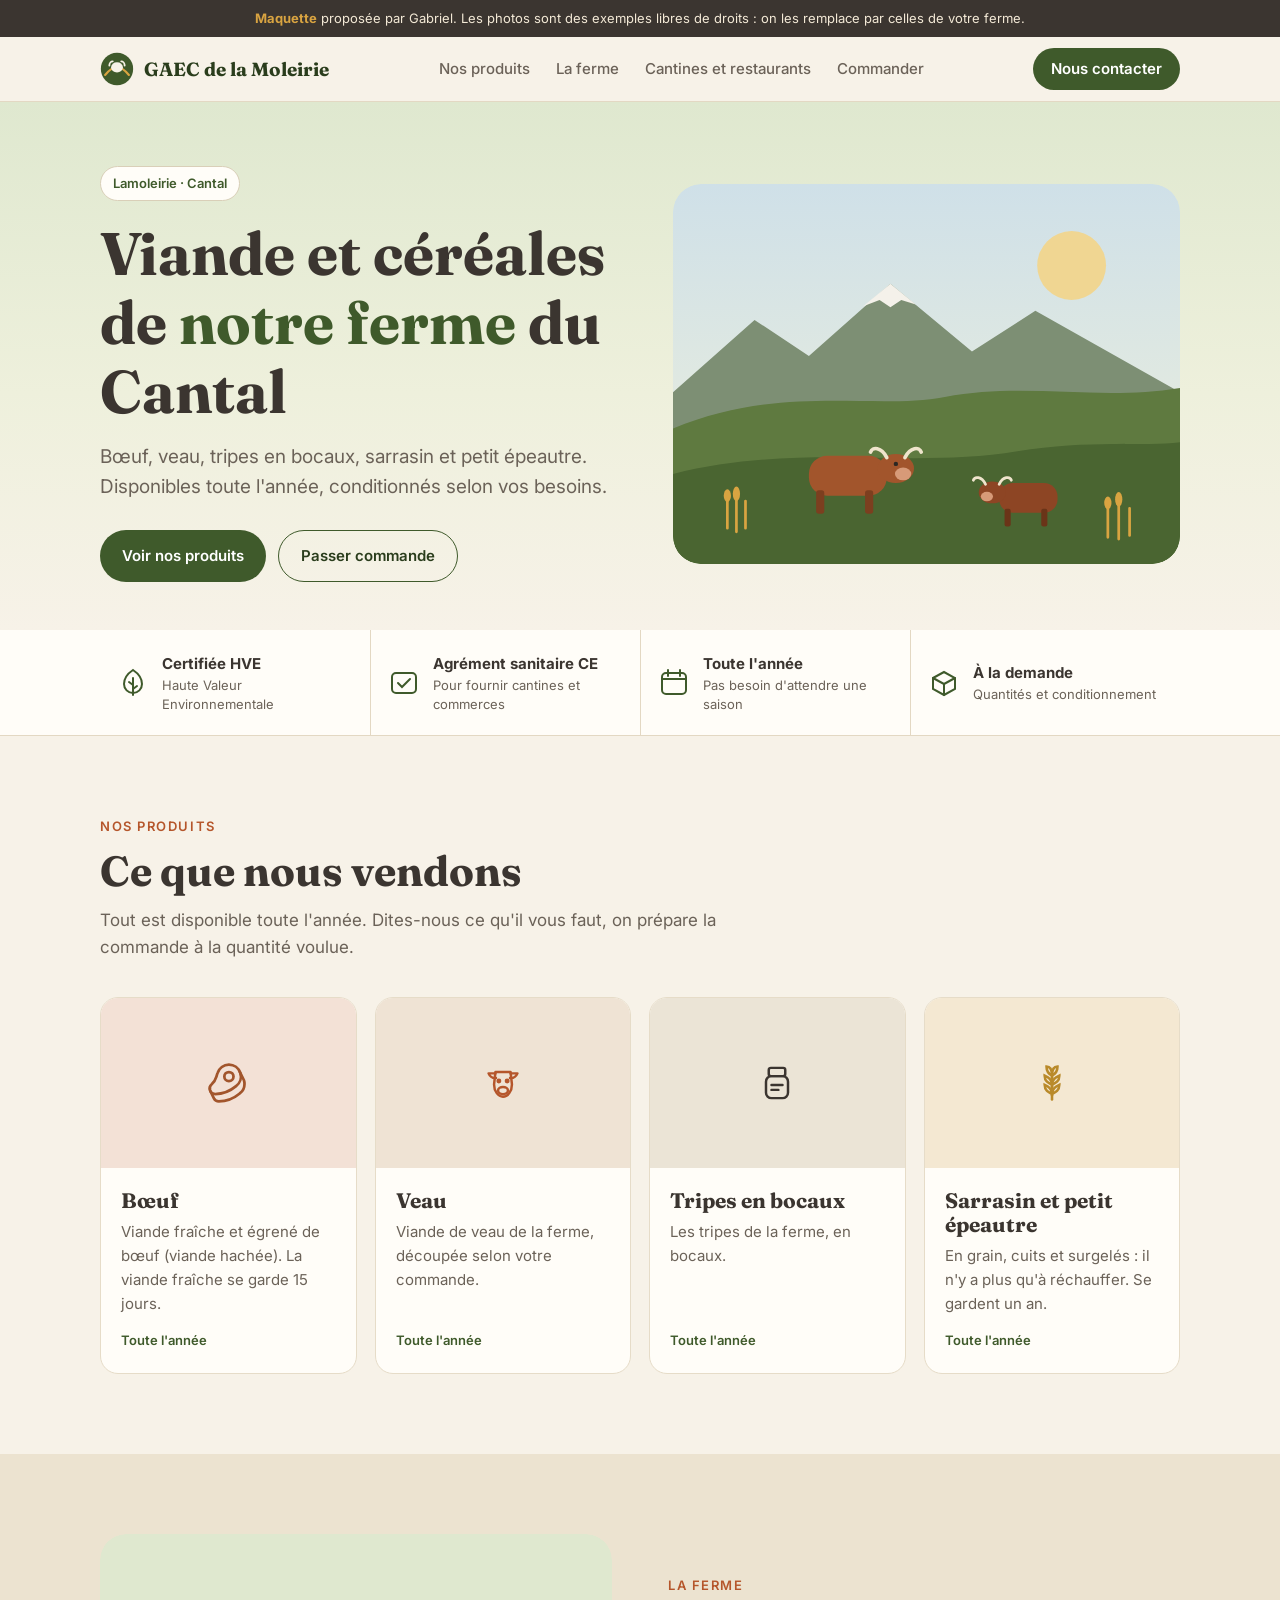
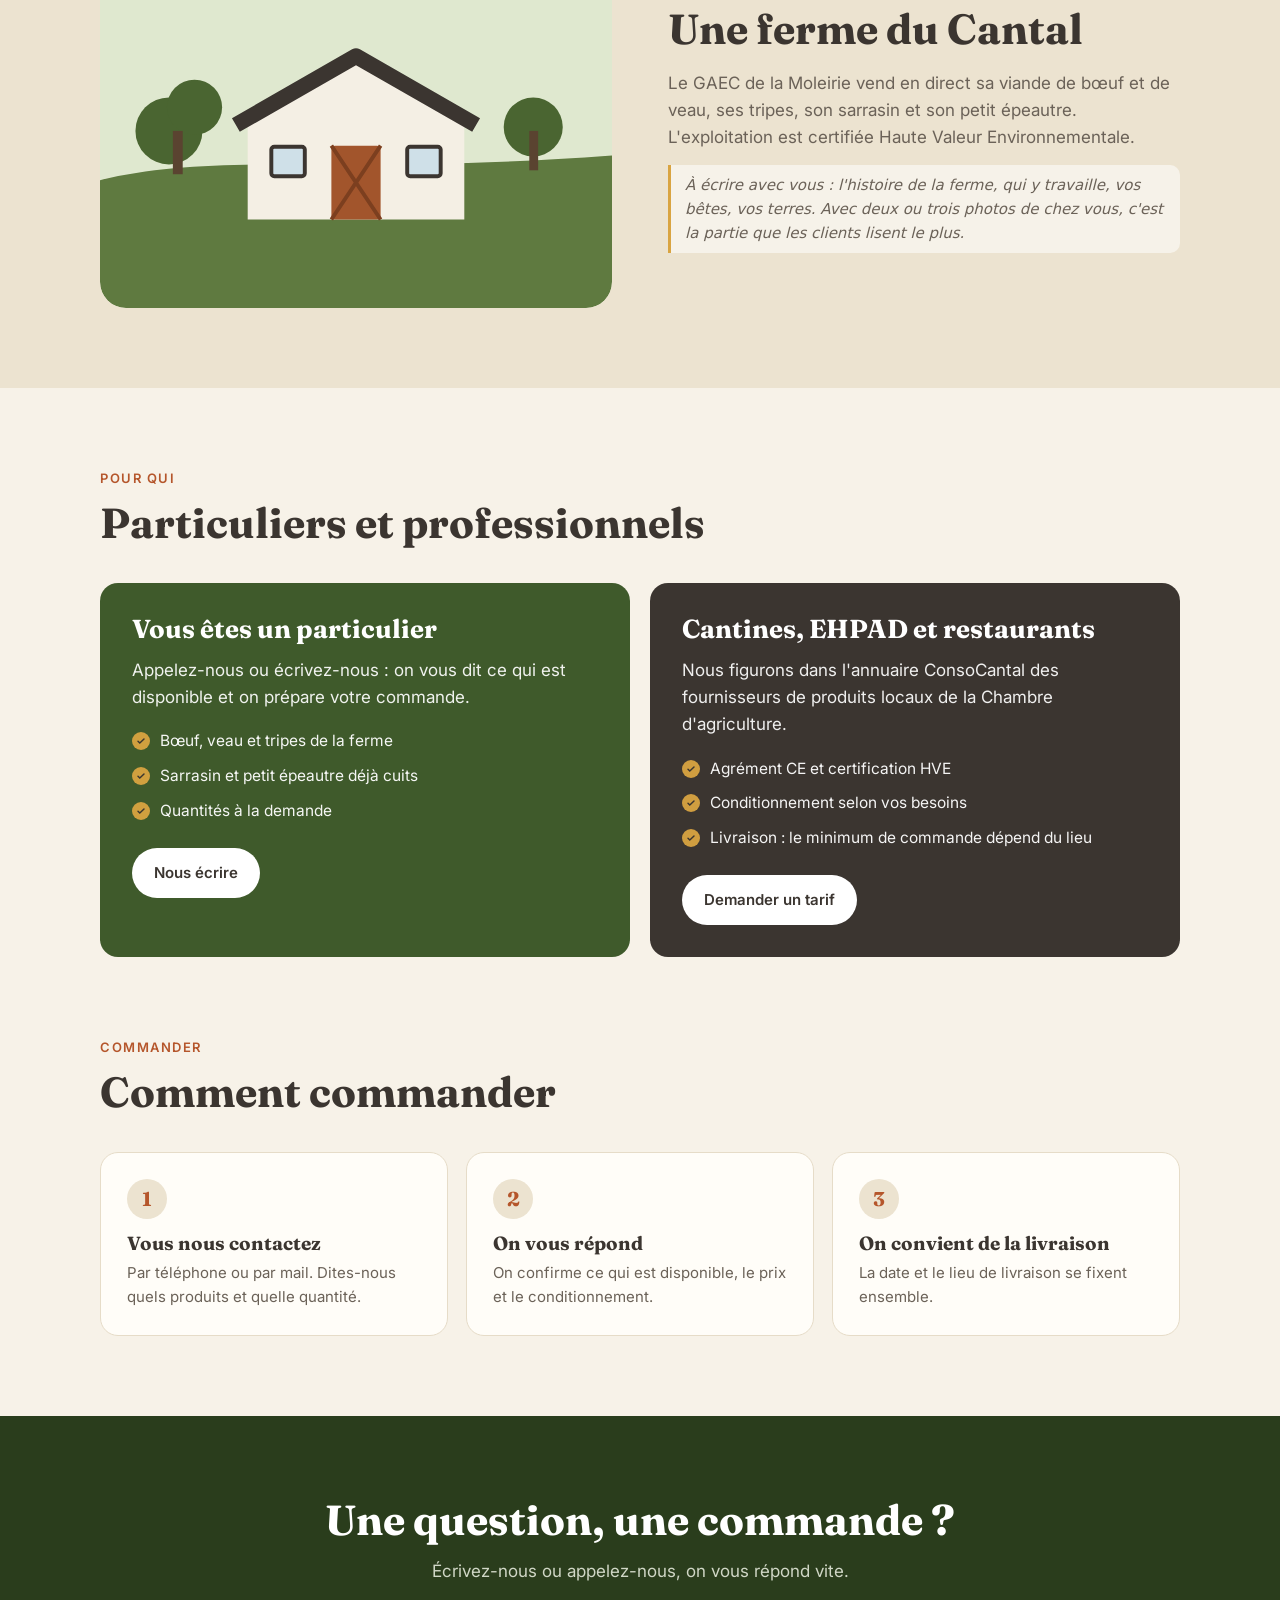
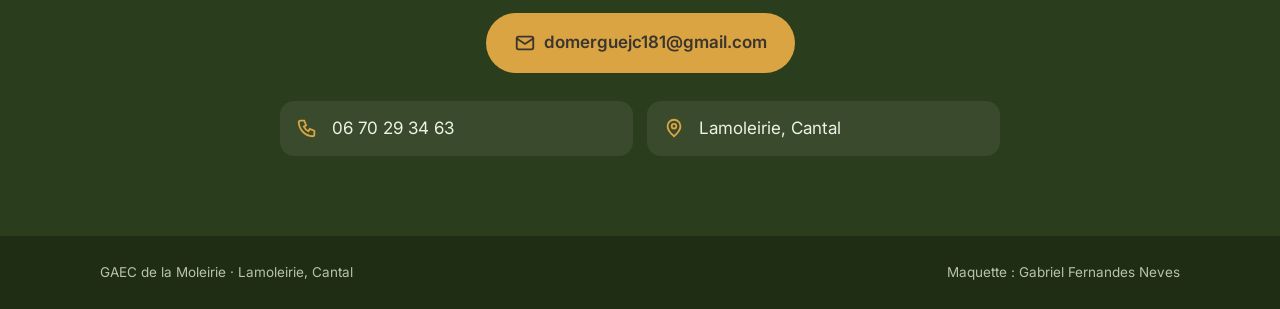
==== commit 3eaf2241: "Maquette Moleirie : téléphone, mail dans un nouvel onglet, sans crédits photo en bas Co-Authored-By:" ====
--- a/gaec-moleirie/index.html
+++ b/gaec-moleirie/index.html
@@ -114,6 +114,8 @@
   .infos{display:grid;grid-template-columns:1fr 1fr;gap:14px;margin-top:28px;text-align:left}
   .info{display:flex;gap:14px;align-items:center;background:rgba(255,255,255,.07);border-radius:14px;padding:14px 16px}
   .info svg{flex:none;width:22px;height:22px;stroke:var(--or)}
+  a.info{text-decoration:none;color:inherit;transition:background .2s}
+  a.info:hover{background:rgba(255,255,255,.13)}
 
   footer{background:#1f2d15;color:#b9c3a8;font-size:13.5px;padding:26px 0}
   footer .wrap{display:flex;justify-content:space-between;gap:10px 24px;flex-wrap:wrap}
@@ -355,9 +357,9 @@
   <div class="wrap">
     <h2>Une question, une commande ?</h2>
     <p>Écrivez-nous ou appelez-nous, on vous répond vite.</p>
-    <a class="btn mail" href="mailto:domerguejc181@gmail.com?subject=Commande%20GAEC%20de%20la%20Moleirie"><svg viewBox="0 0 24 24" fill="none" stroke-width="2" stroke-linecap="round"><rect x="3" y="5" width="18" height="14" rx="2"/><path d="m3 7 9 6 9-6"/></svg><span>domerguejc181@gmail.com</span></a>
+    <a class="btn mail" href="mailto:domerguejc181@gmail.com?subject=Commande%20GAEC%20de%20la%20Moleirie" target="_blank" rel="noopener"><svg viewBox="0 0 24 24" fill="none" stroke-width="2" stroke-linecap="round"><rect x="3" y="5" width="18" height="14" rx="2"/><path d="m3 7 9 6 9-6"/></svg><span>domerguejc181@gmail.com</span></a>
     <div class="infos">
-      <div class="info"><svg viewBox="0 0 24 24" fill="none" stroke-width="2" stroke-linecap="round"><path d="M5 4h4l2 5-2.5 1.5a11 11 0 0 0 5 5L15 13l5 2v4a2 2 0 0 1-2 2A16 16 0 0 1 3 6a2 2 0 0 1 2-2"/></svg><span>Votre numéro de téléphone</span></div>
+      <a class="info" href="tel:+33670293463"><svg viewBox="0 0 24 24" fill="none" stroke-width="2" stroke-linecap="round"><path d="M5 4h4l2 5-2.5 1.5a11 11 0 0 0 5 5L15 13l5 2v4a2 2 0 0 1-2 2A16 16 0 0 1 3 6a2 2 0 0 1 2-2"/></svg><span>06 70 29 34 63</span></a>
       <div class="info"><svg viewBox="0 0 24 24" fill="none" stroke-width="2" stroke-linecap="round"><path d="M12 21s-7-6-7-11a7 7 0 0 1 14 0c0 5-7 11-7 11z"/><circle cx="12" cy="10" r="2.5"/></svg><span>Lamoleirie, Cantal</span></div>
     </div>
   </div>
@@ -366,7 +368,6 @@
 <footer>
   <div class="wrap">
     <span>GAEC de la Moleirie · Lamoleirie, Cantal</span>
-    <span>Photos d'exemple libres de droits, Unsplash : <a href="https://unsplash.com/photos/lHy3EyiRnOw">1</a>, <a href="https://unsplash.com/photos/zudcf8qtGYc">2</a>, <a href="https://unsplash.com/photos/ZKv9WGWMOLk">3</a>, <a href="https://unsplash.com/photos/RxHhxWnXmNs">4</a>, <a href="https://unsplash.com/photos/bhni1zsPiio">5</a>, <a href="https://unsplash.com/photos/x8QJbtgoO-M">6</a></span>
     <span>Maquette : Gabriel Fernandes Neves</span>
   </div>
 </footer>
